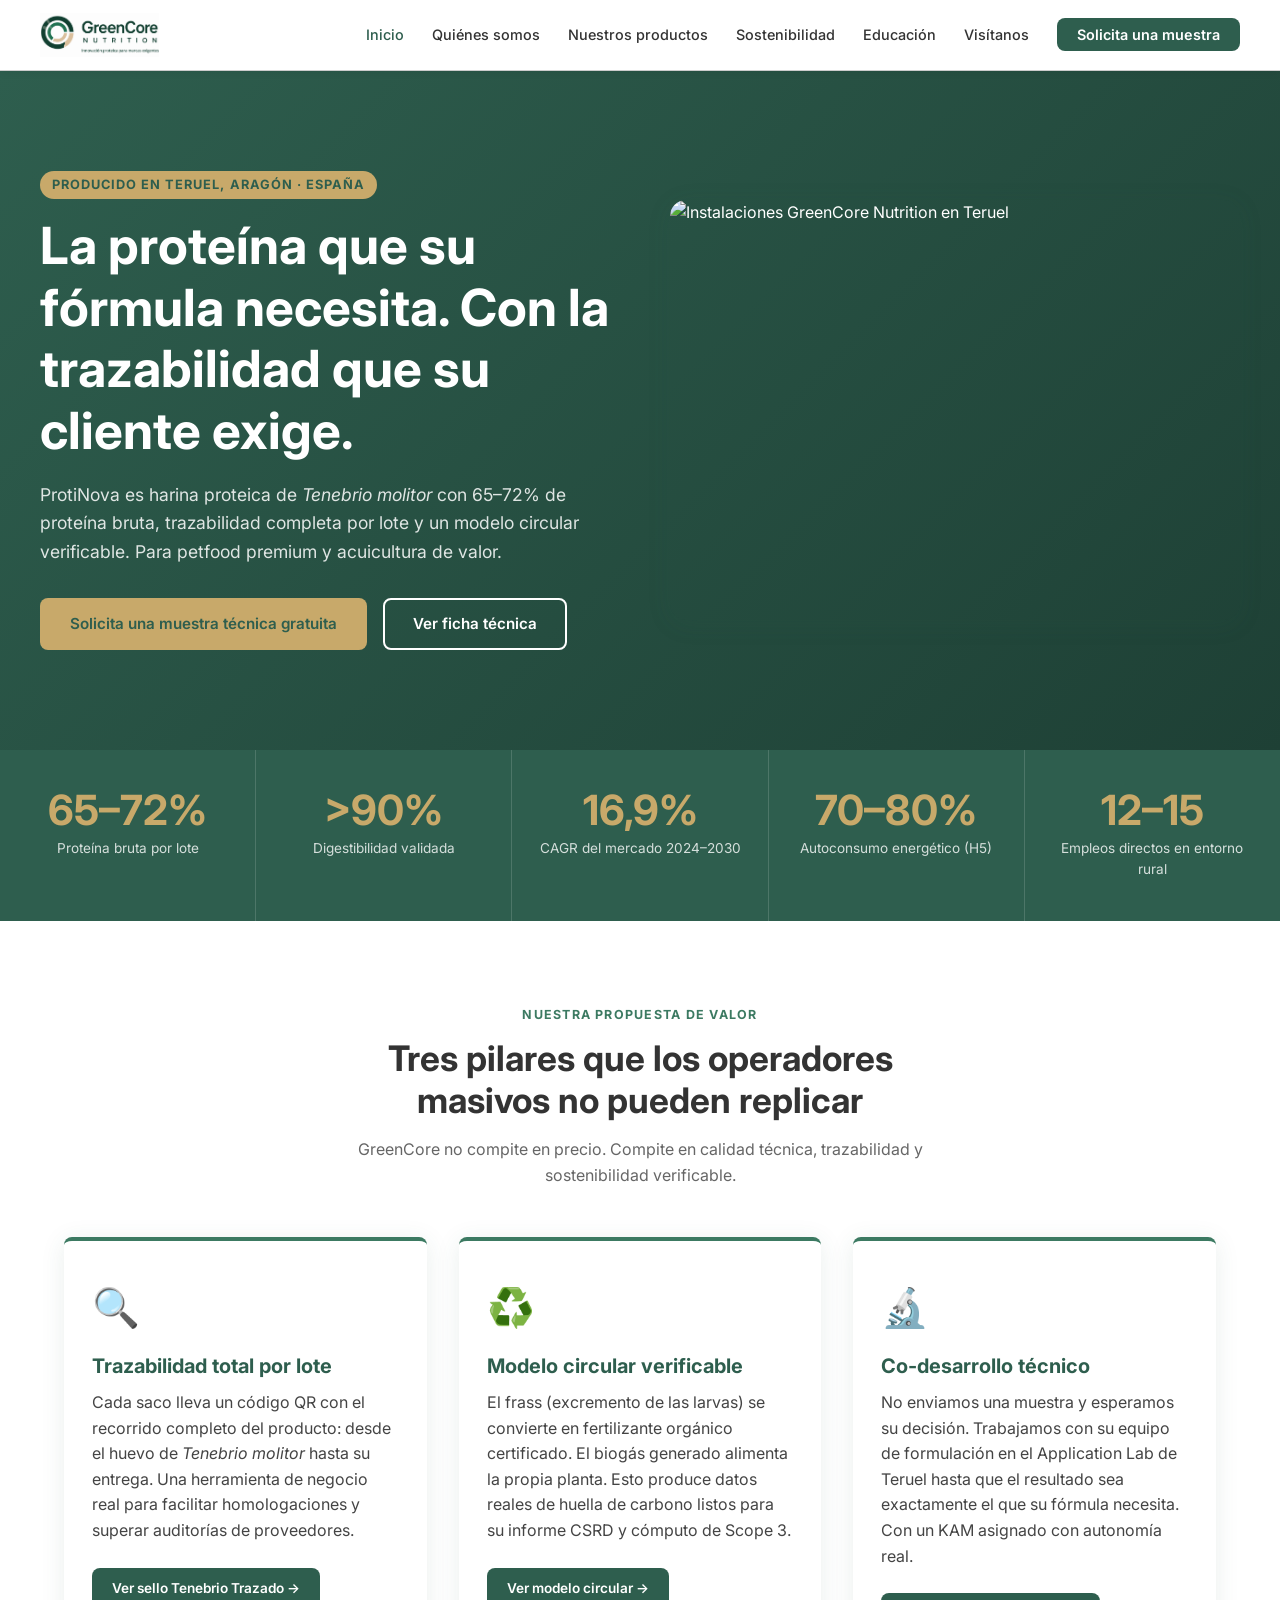
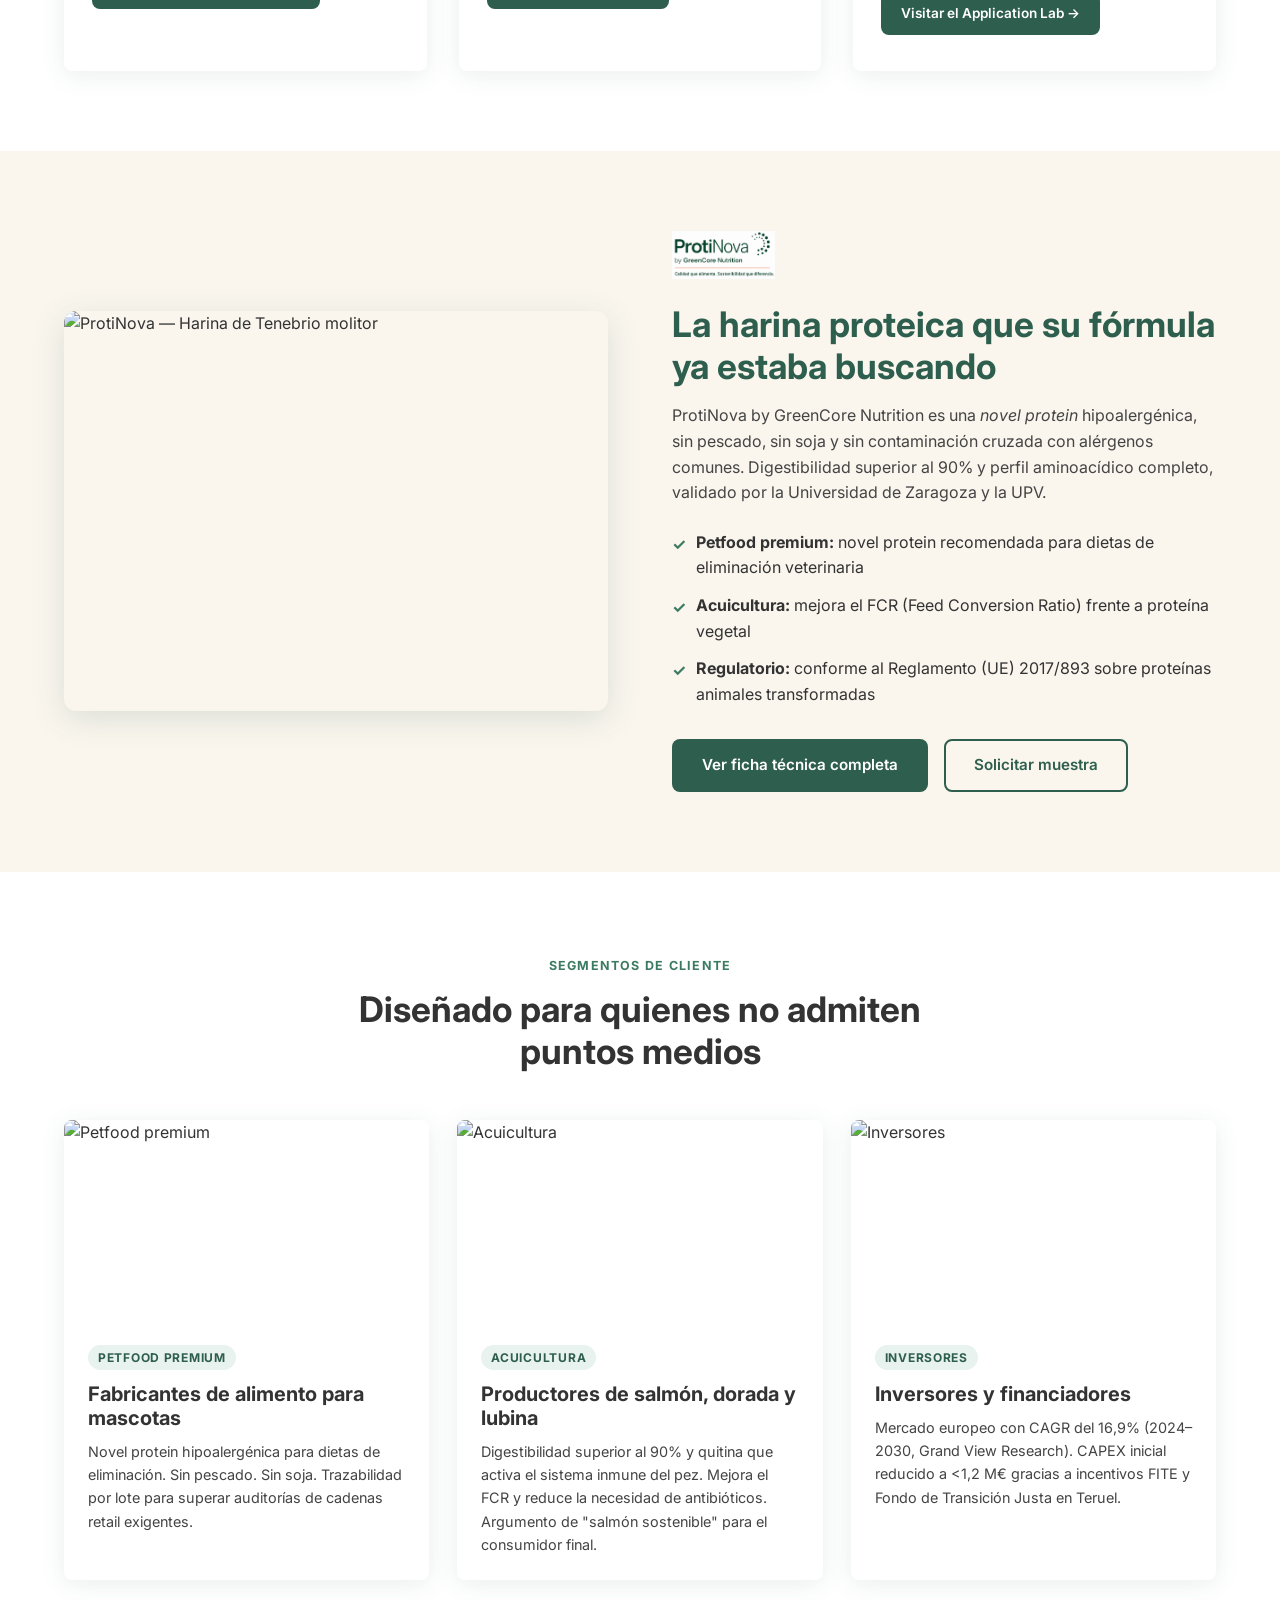
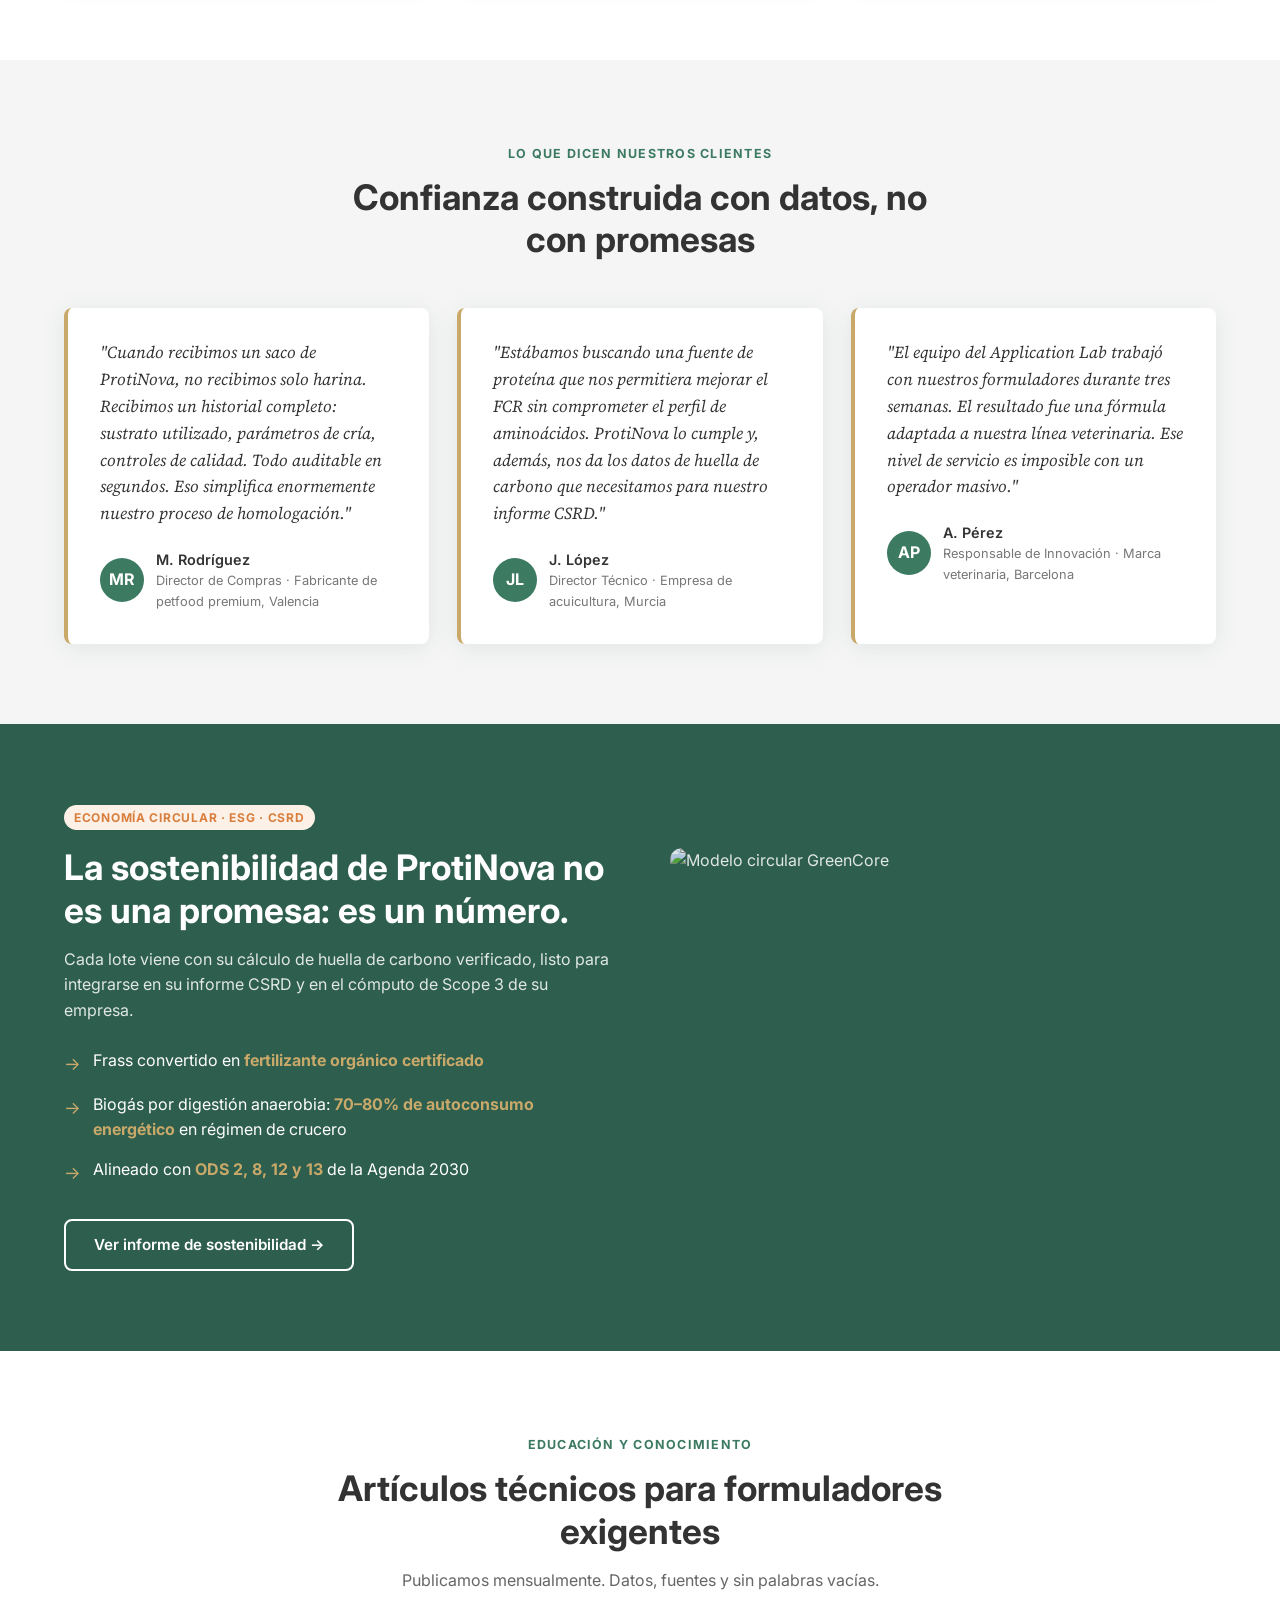
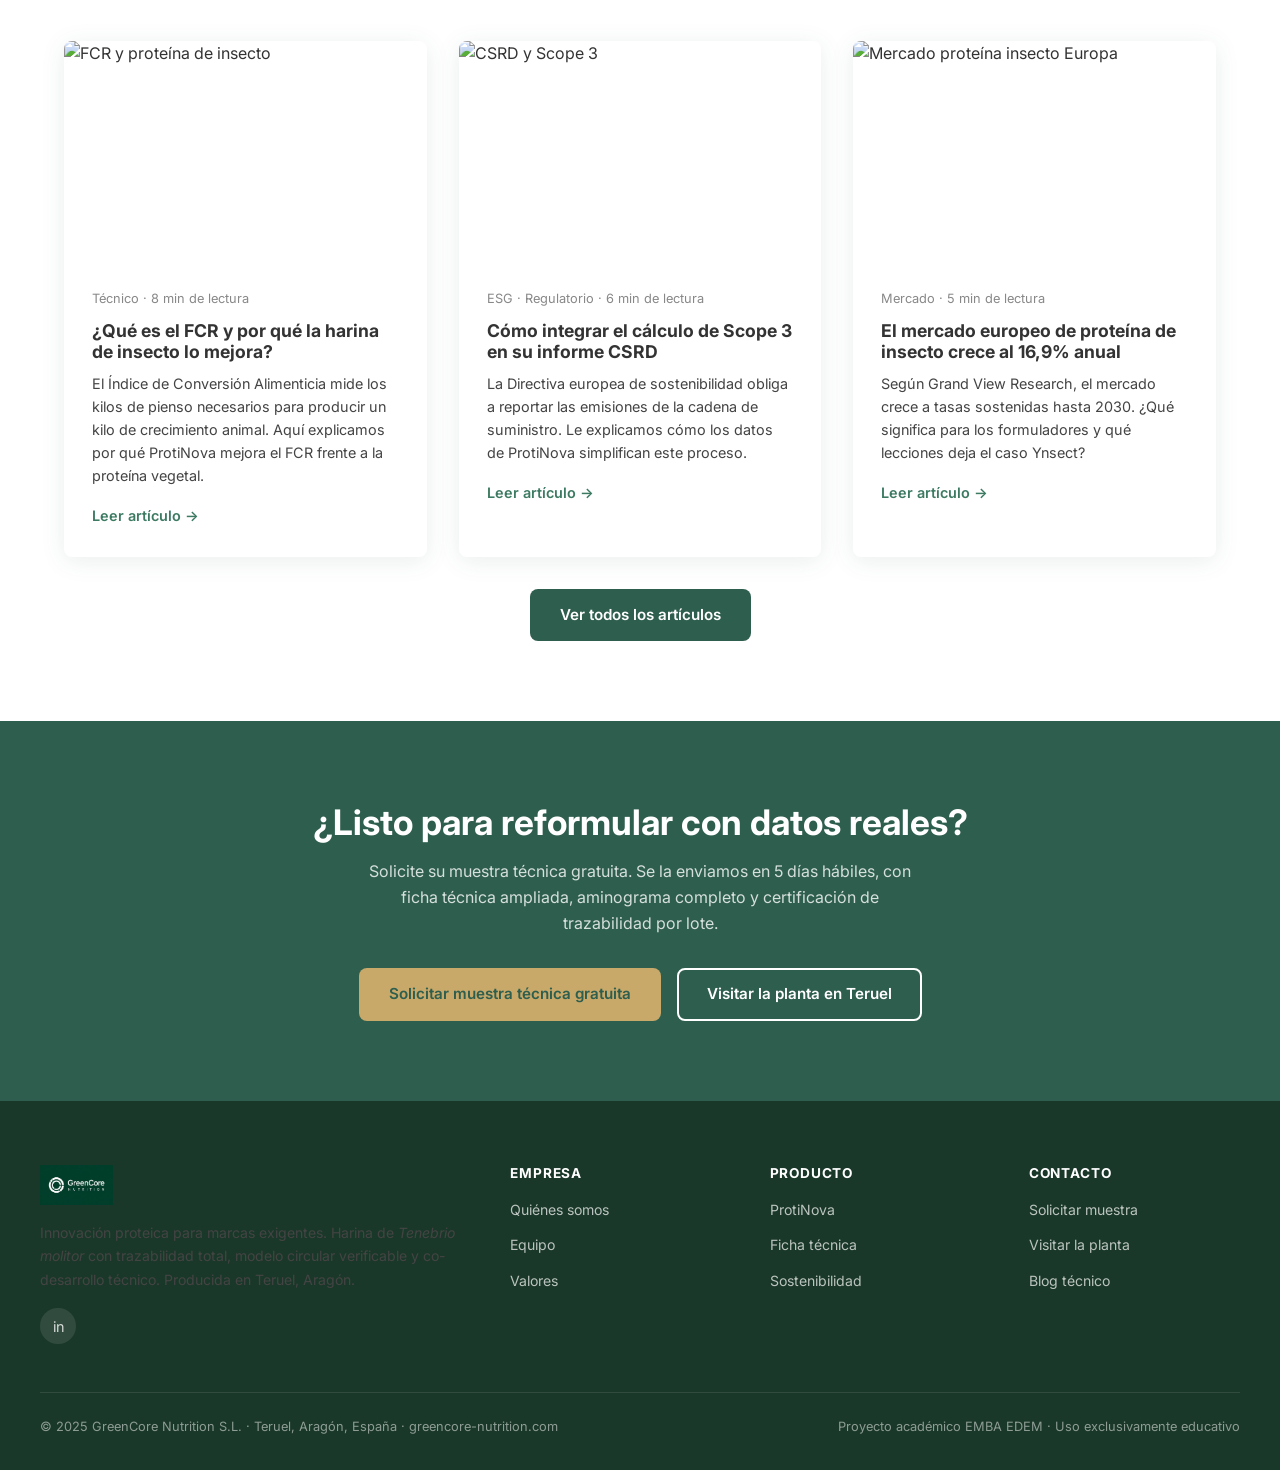
==== index.html @ e09f2aab "Add files via upload" ====
<!DOCTYPE html>
<html lang="es">
<head>
  <meta charset="UTF-8" />
  <meta name="viewport" content="width=device-width, initial-scale=1.0" />
  <title>GreenCore Nutrition — Innovación proteica para marcas exigentes</title>
  <link rel="stylesheet" href="assets/styles.css" />
  <link rel="icon" type="image/png" href="assets/logos/GreenCore_isotipo.png" />
</head>
<body>

  <!-- ══ NAVBAR ══ -->
  <nav class="navbar">
    <div class="navbar__inner">
      <a href="index.html" class="navbar__logo">
        <img src="assets/logos/GreenCore_logotipo.png" alt="GreenCore Nutrition" />
      </a>
      <ul class="navbar__links">
        <li><a href="index.html" class="active">Inicio</a></li>
        <li><a href="pages/quienes-somos.html">Quiénes somos</a></li>
        <li><a href="pages/productos.html">Nuestros productos</a></li>
        <li><a href="pages/sostenibilidad.html">Sostenibilidad</a></li>
        <li><a href="pages/blog.html">Educación</a></li>
        <li><a href="pages/visitanos.html">Visítanos</a></li>
        <li><a href="pages/contacto.html" class="navbar__cta">Solicita una muestra</a></li>
      </ul>
      <div class="navbar__hamburger" onclick="toggleMenu()">
        <span></span><span></span><span></span>
      </div>
    </div>
  </nav>

  <!-- ══ HERO ══ -->
  <section class="hero">
    <div class="hero__inner">
      <div class="hero__content">
        <span class="hero__label">Producido en Teruel, Aragón · España</span>
        <h1>La proteína que su fórmula necesita. Con la trazabilidad que su cliente exige.</h1>
        <p>ProtiNova es harina proteica de <em>Tenebrio molitor</em> con 65–72% de proteína bruta, trazabilidad completa por lote y un modelo circular verificable. Para petfood premium y acuicultura de valor.</p>
        <div class="hero__actions">
          <a href="pages/contacto.html" class="btn btn--beige">Solicita una muestra técnica gratuita</a>
          <a href="pages/productos.html" class="btn btn--outline">Ver ficha técnica</a>
        </div>
      </div>
      <div class="hero__image">
        <img src="https://source.unsplash.com/800x480/?food,factory,production" alt="Instalaciones GreenCore Nutrition en Teruel" />
      </div>
    </div>
  </section>

  <!-- ══ STATS ══ -->
  <section class="section--dark">
    <div class="stats">
      <div class="stat">
        <div class="stat__number">65–72%</div>
        <div class="stat__label">Proteína bruta por lote</div>
      </div>
      <div class="stat">
        <div class="stat__number">&gt;90%</div>
        <div class="stat__label">Digestibilidad validada</div>
      </div>
      <div class="stat">
        <div class="stat__number">16,9%</div>
        <div class="stat__label">CAGR del mercado 2024–2030</div>
      </div>
      <div class="stat">
        <div class="stat__number">70–80%</div>
        <div class="stat__label">Autoconsumo energético (H5)</div>
      </div>
      <div class="stat">
        <div class="stat__number">12–15</div>
        <div class="stat__label">Empleos directos en entorno rural</div>
      </div>
    </div>
  </section>

  <!-- ══ TRES PILARES ══ -->
  <section class="section">
    <div class="container">
      <div class="section-header">
        <span class="eyebrow">Nuestra propuesta de valor</span>
        <h2>Tres pilares que los operadores masivos no pueden replicar</h2>
        <p>GreenCore no compite en precio. Compite en calidad técnica, trazabilidad y sostenibilidad verificable.</p>
      </div>
      <div class="pillars">
        <div class="pillar">
          <div class="pillar__icon">🔍</div>
          <h3>Trazabilidad total por lote</h3>
          <p>Cada saco lleva un código QR con el recorrido completo del producto: desde el huevo de <em>Tenebrio molitor</em> hasta su entrega. Una herramienta de negocio real para facilitar homologaciones y superar auditorías de proveedores.</p>
          <a href="pages/productos.html" class="btn btn--primary mt-24" style="font-size:0.85rem;padding:8px 18px;">Ver sello Tenebrio Trazado →</a>
        </div>
        <div class="pillar">
          <div class="pillar__icon">♻️</div>
          <h3>Modelo circular verificable</h3>
          <p>El frass (excremento de las larvas) se convierte en fertilizante orgánico certificado. El biogás generado alimenta la propia planta. Esto produce datos reales de huella de carbono listos para su informe CSRD y cómputo de Scope 3.</p>
          <a href="pages/sostenibilidad.html" class="btn btn--primary mt-24" style="font-size:0.85rem;padding:8px 18px;">Ver modelo circular →</a>
        </div>
        <div class="pillar">
          <div class="pillar__icon">🔬</div>
          <h3>Co-desarrollo técnico</h3>
          <p>No enviamos una muestra y esperamos su decisión. Trabajamos con su equipo de formulación en el Application Lab de Teruel hasta que el resultado sea exactamente el que su fórmula necesita. Con un KAM asignado con autonomía real.</p>
          <a href="pages/visitanos.html" class="btn btn--primary mt-24" style="font-size:0.85rem;padding:8px 18px;">Visitar el Application Lab →</a>
        </div>
      </div>
    </div>
  </section>

  <!-- ══ PRODUCTO DESTACADO ══ -->
  <section class="section section--beige">
    <div class="container">
      <div style="display:grid;grid-template-columns:1fr 1fr;gap:64px;align-items:center;">
        <div>
          <img src="https://source.unsplash.com/800x480/?flour,powder,ingredient"
               alt="ProtiNova — Harina de Tenebrio molitor"
               style="border-radius:12px;width:100%;height:400px;object-fit:cover;box-shadow:0 8px 32px rgba(46,94,78,0.15);" />
        </div>
        <div>
          <img src="assets/logos/ProtiNova_logotipo.png" alt="ProtiNova" style="height:48px;margin-bottom:24px;" />
          <h2 style="color:var(--verde-bosque);">La harina proteica que su fórmula ya estaba buscando</h2>
          <p style="margin-top:16px;">ProtiNova by GreenCore Nutrition es una <em>novel protein</em> hipoalergénica, sin pescado, sin soja y sin contaminación cruzada con alérgenos comunes. Digestibilidad superior al 90% y perfil aminoacídico completo, validado por la Universidad de Zaragoza y la UPV.</p>
          <ul style="list-style:none;margin-top:24px;display:flex;flex-direction:column;gap:12px;">
            <li style="display:flex;align-items:flex-start;gap:10px;">
              <span style="color:var(--verde-protinova);font-weight:700;margin-top:2px;">✓</span>
              <span><strong>Petfood premium:</strong> novel protein recomendada para dietas de eliminación veterinaria</span>
            </li>
            <li style="display:flex;align-items:flex-start;gap:10px;">
              <span style="color:var(--verde-protinova);font-weight:700;margin-top:2px;">✓</span>
              <span><strong>Acuicultura:</strong> mejora el FCR (Feed Conversion Ratio) frente a proteína vegetal</span>
            </li>
            <li style="display:flex;align-items:flex-start;gap:10px;">
              <span style="color:var(--verde-protinova);font-weight:700;margin-top:2px;">✓</span>
              <span><strong>Regulatorio:</strong> conforme al Reglamento (UE) 2017/893 sobre proteínas animales transformadas</span>
            </li>
          </ul>
          <div style="margin-top:32px;display:flex;gap:16px;flex-wrap:wrap;">
            <a href="pages/productos.html" class="btn btn--primary">Ver ficha técnica completa</a>
            <a href="pages/contacto.html" class="btn" style="border:2px solid var(--verde-bosque);color:var(--verde-bosque);">Solicitar muestra</a>
          </div>
        </div>
      </div>
    </div>
  </section>

  <!-- ══ PARA QUIÉN ══ -->
  <section class="section">
    <div class="container">
      <div class="section-header">
        <span class="eyebrow">Segmentos de cliente</span>
        <h2>Diseñado para quienes no admiten puntos medios</h2>
      </div>
      <div class="cards-grid">
        <div class="card">
          <img class="card__img" src="https://source.unsplash.com/800x480/?dog,pet,food" alt="Petfood premium" />
          <div class="card__body">
            <span class="card__tag">Petfood premium</span>
            <h3>Fabricantes de alimento para mascotas</h3>
            <p>Novel protein hipoalergénica para dietas de eliminación. Sin pescado. Sin soja. Trazabilidad por lote para superar auditorías de cadenas retail exigentes.</p>
          </div>
        </div>
        <div class="card">
          <img class="card__img" src="https://source.unsplash.com/800x480/?salmon,fish,aquaculture" alt="Acuicultura" />
          <div class="card__body">
            <span class="card__tag">Acuicultura</span>
            <h3>Productores de salmón, dorada y lubina</h3>
            <p>Digestibilidad superior al 90% y quitina que activa el sistema inmune del pez. Mejora el FCR y reduce la necesidad de antibióticos. Argumento de "salmón sostenible" para el consumidor final.</p>
          </div>
        </div>
        <div class="card">
          <img class="card__img" src="https://source.unsplash.com/800x480/?business,meeting,investors" alt="Inversores" />
          <div class="card__body">
            <span class="card__tag">Inversores</span>
            <h3>Inversores y financiadores</h3>
            <p>Mercado europeo con CAGR del 16,9% (2024–2030, Grand View Research). CAPEX inicial reducido a &lt;1,2 M€ gracias a incentivos FITE y Fondo de Transición Justa en Teruel.</p>
          </div>
        </div>
      </div>
    </div>
  </section>

  <!-- ══ TESTIMONIALES ══ -->
  <section class="section section--gray">
    <div class="container">
      <div class="section-header">
        <span class="eyebrow">Lo que dicen nuestros clientes</span>
        <h2>Confianza construida con datos, no con promesas</h2>
      </div>
      <div class="testimonials-grid">
        <div class="testimonial">
          <p class="testimonial__quote">"Cuando recibimos un saco de ProtiNova, no recibimos solo harina. Recibimos un historial completo: sustrato utilizado, parámetros de cría, controles de calidad. Todo auditable en segundos. Eso simplifica enormemente nuestro proceso de homologación."</p>
          <div class="testimonial__author">
            <div class="testimonial__avatar">MR</div>
            <div>
              <div class="testimonial__name">M. Rodríguez</div>
              <div class="testimonial__role">Director de Compras · Fabricante de petfood premium, Valencia</div>
            </div>
          </div>
        </div>
        <div class="testimonial">
          <p class="testimonial__quote">"Estábamos buscando una fuente de proteína que nos permitiera mejorar el FCR sin comprometer el perfil de aminoácidos. ProtiNova lo cumple y, además, nos da los datos de huella de carbono que necesitamos para nuestro informe CSRD."</p>
          <div class="testimonial__author">
            <div class="testimonial__avatar">JL</div>
            <div>
              <div class="testimonial__name">J. López</div>
              <div class="testimonial__role">Director Técnico · Empresa de acuicultura, Murcia</div>
            </div>
          </div>
        </div>
        <div class="testimonial">
          <p class="testimonial__quote">"El equipo del Application Lab trabajó con nuestros formuladores durante tres semanas. El resultado fue una fórmula adaptada a nuestra línea veterinaria. Ese nivel de servicio es imposible con un operador masivo."</p>
          <div class="testimonial__author">
            <div class="testimonial__avatar">AP</div>
            <div>
              <div class="testimonial__name">A. Pérez</div>
              <div class="testimonial__role">Responsable de Innovación · Marca veterinaria, Barcelona</div>
            </div>
          </div>
        </div>
      </div>
    </div>
  </section>

  <!-- ══ SOSTENIBILIDAD BLOQUE ══ -->
  <section class="section section--dark">
    <div class="container">
      <div style="display:grid;grid-template-columns:1fr 1fr;gap:60px;align-items:center;">
        <div>
          <span class="tag-esg">Economía circular · ESG · CSRD</span>
          <h2 class="text-white mt-16">La sostenibilidad de ProtiNova no es una promesa: es un número.</h2>
          <p style="margin-top:16px;">Cada lote viene con su cálculo de huella de carbono verificado, listo para integrarse en su informe CSRD y en el cómputo de Scope 3 de su empresa.</p>
          <ul style="list-style:none;margin-top:24px;display:flex;flex-direction:column;gap:14px;">
            <li style="display:flex;gap:12px;align-items:flex-start;">
              <span style="color:var(--beige-trigo);font-size:1.1rem;margin-top:2px;">→</span>
              <span>Frass convertido en <strong style="color:var(--beige-trigo);">fertilizante orgánico certificado</strong></span>
            </li>
            <li style="display:flex;gap:12px;align-items:flex-start;">
              <span style="color:var(--beige-trigo);font-size:1.1rem;margin-top:2px;">→</span>
              <span>Biogás por digestión anaerobia: <strong style="color:var(--beige-trigo);">70–80% de autoconsumo energético</strong> en régimen de crucero</span>
            </li>
            <li style="display:flex;gap:12px;align-items:flex-start;">
              <span style="color:var(--beige-trigo);font-size:1.1rem;margin-top:2px;">→</span>
              <span>Alineado con <strong style="color:var(--beige-trigo);">ODS 2, 8, 12 y 13</strong> de la Agenda 2030</span>
            </li>
          </ul>
          <a href="pages/sostenibilidad.html" class="btn btn--outline mt-32">Ver informe de sostenibilidad →</a>
        </div>
        <div>
          <img src="https://source.unsplash.com/800x480/?forest,nature,green"
               alt="Modelo circular GreenCore"
               style="border-radius:12px;width:100%;height:380px;object-fit:cover;opacity:0.85;" />
        </div>
      </div>
    </div>
  </section>

  <!-- ══ BLOG PREVIEW ══ -->
  <section class="section">
    <div class="container">
      <div class="section-header">
        <span class="eyebrow">Educación y conocimiento</span>
        <h2>Artículos técnicos para formuladores exigentes</h2>
        <p>Publicamos mensualmente. Datos, fuentes y sin palabras vacías.</p>
      </div>
      <div class="blog-grid">
        <div class="blog-card">
          <img class="blog-card__img" src="https://source.unsplash.com/800x480/?laboratory,science,research" alt="FCR y proteína de insecto" />
          <div class="blog-card__body">
            <div class="blog-card__meta">Técnico · 8 min de lectura</div>
            <h3>¿Qué es el FCR y por qué la harina de insecto lo mejora?</h3>
            <p>El Índice de Conversión Alimenticia mide los kilos de pienso necesarios para producir un kilo de crecimiento animal. Aquí explicamos por qué ProtiNova mejora el FCR frente a la proteína vegetal.</p>
            <a href="pages/blog.html" class="blog-card__link">Leer artículo →</a>
          </div>
        </div>
        <div class="blog-card">
          <img class="blog-card__img" src="https://source.unsplash.com/800x480/?data,analytics,laptop" alt="CSRD y Scope 3" />
          <div class="blog-card__body">
            <div class="blog-card__meta">ESG · Regulatorio · 6 min de lectura</div>
            <h3>Cómo integrar el cálculo de Scope 3 en su informe CSRD</h3>
            <p>La Directiva europea de sostenibilidad obliga a reportar las emisiones de la cadena de suministro. Le explicamos cómo los datos de ProtiNova simplifican este proceso.</p>
            <a href="pages/blog.html" class="blog-card__link">Leer artículo →</a>
          </div>
        </div>
        <div class="blog-card">
          <img class="blog-card__img" src="https://source.unsplash.com/800x480/?chart,market,graph" alt="Mercado proteína insecto Europa" />
          <div class="blog-card__body">
            <div class="blog-card__meta">Mercado · 5 min de lectura</div>
            <h3>El mercado europeo de proteína de insecto crece al 16,9% anual</h3>
            <p>Según Grand View Research, el mercado crece a tasas sostenidas hasta 2030. ¿Qué significa para los formuladores y qué lecciones deja el caso Ynsect?</p>
            <a href="pages/blog.html" class="blog-card__link">Leer artículo →</a>
          </div>
        </div>
      </div>
      <div class="text-center mt-32">
        <a href="pages/blog.html" class="btn btn--primary">Ver todos los artículos</a>
      </div>
    </div>
  </section>

  <!-- ══ CTA FINAL ══ -->
  <section class="section" style="background:var(--verde-bosque);">
    <div class="container text-center">
      <h2 class="text-white">¿Listo para reformular con datos reales?</h2>
      <p style="color:rgba(255,255,255,0.8);margin-top:16px;max-width:560px;margin-left:auto;margin-right:auto;">
        Solicite su muestra técnica gratuita. Se la enviamos en 5 días hábiles, con ficha técnica ampliada, aminograma completo y certificación de trazabilidad por lote.
      </p>
      <div style="margin-top:32px;display:flex;gap:16px;justify-content:center;flex-wrap:wrap;">
        <a href="pages/contacto.html" class="btn btn--beige">Solicitar muestra técnica gratuita</a>
        <a href="pages/visitanos.html" class="btn btn--outline">Visitar la planta en Teruel</a>
      </div>
    </div>
  </section>

  <!-- ══ FOOTER ══ -->
  <footer class="footer">
    <div class="footer__inner">
      <div class="footer__brand">
        <img src="assets/logos/GreenCore_Negativo.png" alt="GreenCore Nutrition" />
        <p>Innovación proteica para marcas exigentes. Harina de <em>Tenebrio molitor</em> con trazabilidad total, modelo circular verificable y co-desarrollo técnico. Producida en Teruel, Aragón.</p>
        <div class="footer__social mt-16">
          <a href="#" title="LinkedIn">in</a>
        </div>
      </div>
      <div>
        <h4>Empresa</h4>
        <ul>
          <li><a href="pages/quienes-somos.html">Quiénes somos</a></li>
          <li><a href="pages/quienes-somos.html#equipo">Equipo</a></li>
          <li><a href="pages/quienes-somos.html#valores">Valores</a></li>
        </ul>
      </div>
      <div>
        <h4>Producto</h4>
        <ul>
          <li><a href="pages/productos.html">ProtiNova</a></li>
          <li><a href="pages/productos.html#ficha">Ficha técnica</a></li>
          <li><a href="pages/sostenibilidad.html">Sostenibilidad</a></li>
        </ul>
      </div>
      <div>
        <h4>Contacto</h4>
        <ul>
          <li><a href="pages/contacto.html">Solicitar muestra</a></li>
          <li><a href="pages/visitanos.html">Visitar la planta</a></li>
          <li><a href="pages/blog.html">Blog técnico</a></li>
        </ul>
      </div>
    </div>
    <div class="footer__bottom">
      <span>© 2025 GreenCore Nutrition S.L. · Teruel, Aragón, España · greencore-nutrition.com</span>
      <span>Proyecto académico EMBA EDEM · Uso exclusivamente educativo</span>
    </div>
  </footer>

  <script>
    function toggleMenu() {
      const links = document.querySelector('.navbar__links');
      links.style.display = links.style.display === 'flex' ? 'none' : 'flex';
      links.style.flexDirection = 'column';
      links.style.position = 'absolute';
      links.style.top = '70px';
      links.style.left = '0';
      links.style.right = '0';
      links.style.background = 'white';
      links.style.padding = '16px 24px';
      links.style.boxShadow = '0 4px 16px rgba(0,0,0,0.1)';
    }
  </script>
</body>
</html>
---- assets/styles.css ----
/* ============================================================
   GreenCore Nutrition — Hoja de estilos global
   Paleta: Verde Bosque #2E5E4E · Verde ProtiNova #3C7A62
           Beige Trigo #C8A96A · Naranja ESG #D87F3E
           Gris Carbón #333333 · Blanco #FFFFFF
   Tipografía: Inter (principal) · Source Serif 4 (secundaria)
   ============================================================ */

@import url('https://fonts.googleapis.com/css2?family=Inter:wght@300;400;500;600;700&family=Source+Serif+4:wght@300;400;600&display=swap');

/* ── Variables ── */
:root {
  --verde-bosque:   #2E5E4E;
  --verde-protinova:#3C7A62;
  --beige-trigo:    #C8A96A;
  --naranja-esg:    #D87F3E;
  --gris-carbon:    #333333;
  --gris-claro:     #F5F5F5;
  --gris-medio:     #CCCCCC;
  --blanco:         #FFFFFF;

  --font-main: 'Inter', sans-serif;
  --font-serif: 'Source Serif 4', serif;

  --radius: 8px;
  --shadow: 0 4px 24px rgba(46,94,78,0.10);
  --transition: 0.25s ease;
}

/* ── Reset ── */
*, *::before, *::after { box-sizing: border-box; margin: 0; padding: 0; }
html { scroll-behavior: smooth; }
body {
  font-family: var(--font-main);
  color: var(--gris-carbon);
  background: var(--blanco);
  line-height: 1.6;
  font-size: 16px;
}
img { max-width: 100%; height: auto; display: block; }
a { color: inherit; text-decoration: none; }

/* ── Typography ── */
h1, h2, h3, h4 { line-height: 1.2; font-weight: 700; }
h1 { font-size: clamp(2rem, 5vw, 3.2rem); }
h2 { font-size: clamp(1.5rem, 3vw, 2.2rem); }
h3 { font-size: 1.25rem; }
p  { font-size: 1rem; color: #444; }
.serif { font-family: var(--font-serif); }

/* ── Layout ── */
.container { max-width: 1200px; margin: 0 auto; padding: 0 24px; }
.section { padding: 80px 0; }
.section--dark { background: var(--verde-bosque); color: var(--blanco); }
.section--dark p { color: rgba(255,255,255,0.85); }
.section--beige { background: #FAF6EE; }
.section--gray  { background: var(--gris-claro); }

/* ── Navbar ── */
.navbar {
  position: sticky; top: 0; z-index: 100;
  background: var(--blanco);
  border-bottom: 1px solid var(--gris-medio);
  padding: 0 24px;
  box-shadow: 0 2px 8px rgba(0,0,0,0.06);
}
.navbar__inner {
  max-width: 1200px; margin: 0 auto;
  display: flex; align-items: center; justify-content: space-between;
  height: 70px;
}
.navbar__logo img { height: 44px; }
.navbar__links {
  display: flex; align-items: center; gap: 28px;
  list-style: none;
}
.navbar__links a {
  font-size: 0.9rem; font-weight: 500;
  color: var(--gris-carbon);
  transition: color var(--transition);
}
.navbar__links a:hover,
.navbar__links a.active { color: var(--verde-bosque); }
.navbar__cta {
  background: var(--verde-bosque); color: var(--blanco) !important;
  padding: 8px 20px; border-radius: var(--radius);
  font-weight: 600 !important;
  transition: background var(--transition) !important;
}
.navbar__cta:hover { background: var(--verde-protinova) !important; }
.navbar__hamburger { display: none; cursor: pointer; flex-direction: column; gap: 5px; }
.navbar__hamburger span { display: block; width: 24px; height: 2px; background: var(--gris-carbon); border-radius: 2px; }

/* ── Buttons ── */
.btn {
  display: inline-block; padding: 12px 28px;
  border-radius: var(--radius); font-weight: 600;
  font-size: 0.95rem; cursor: pointer;
  transition: all var(--transition); border: 2px solid transparent;
}
.btn--primary { background: var(--verde-bosque); color: var(--blanco); }
.btn--primary:hover { background: var(--verde-protinova); }
.btn--outline { background: transparent; color: var(--blanco); border-color: var(--blanco); }
.btn--outline:hover { background: var(--blanco); color: var(--verde-bosque); }
.btn--beige { background: var(--beige-trigo); color: var(--verde-bosque); }
.btn--beige:hover { background: #b8985a; color: var(--blanco); }

/* ── Hero ── */
.hero {
  background: linear-gradient(135deg, var(--verde-bosque) 0%, #1e4035 100%);
  color: var(--blanco);
  padding: 100px 24px;
  position: relative; overflow: hidden;
}
.hero::after {
  content: '';
  position: absolute; inset: 0;
  background: url('https://images.unsplash.com/photo-1464226184884-fa280b87c399?w=1600&q=80') center/cover;
  opacity: 0.12;
}
.hero__inner {
  position: relative; z-index: 1;
  max-width: 1200px; margin: 0 auto;
  display: grid; grid-template-columns: 1fr 1fr; gap: 60px; align-items: center;
}
.hero__label {
  display: inline-block; background: var(--beige-trigo);
  color: var(--verde-bosque); font-size: 0.8rem; font-weight: 700;
  padding: 4px 12px; border-radius: 20px; margin-bottom: 16px;
  text-transform: uppercase; letter-spacing: 0.08em;
}
.hero h1 { color: var(--blanco); margin-bottom: 20px; }
.hero p  { color: rgba(255,255,255,0.85); font-size: 1.1rem; margin-bottom: 32px; }
.hero__actions { display: flex; gap: 16px; flex-wrap: wrap; }
.hero__image { border-radius: 16px; overflow: hidden; box-shadow: var(--shadow); }
.hero__image img { width: 100%; height: 420px; object-fit: cover; }

/* ── Cards ── */
.cards-grid {
  display: grid;
  grid-template-columns: repeat(auto-fit, minmax(280px, 1fr));
  gap: 28px; margin-top: 48px;
}
.card {
  background: var(--blanco);
  border-radius: var(--radius);
  box-shadow: var(--shadow);
  overflow: hidden;
  transition: transform var(--transition), box-shadow var(--transition);
}
.card:hover { transform: translateY(-4px); box-shadow: 0 8px 32px rgba(46,94,78,0.15); }
.card__img { width: 100%; height: 200px; object-fit: cover; }
.card__body { padding: 24px; }
.card__tag {
  display: inline-block; font-size: 0.75rem; font-weight: 700;
  text-transform: uppercase; letter-spacing: 0.06em;
  background: #e8f2ee; color: var(--verde-bosque);
  padding: 3px 10px; border-radius: 20px; margin-bottom: 12px;
}
.card__body h3 { margin-bottom: 10px; }
.card__body p  { font-size: 0.9rem; }

/* ── Pillars / Feature blocks ── */
.pillars { display: grid; grid-template-columns: repeat(auto-fit, minmax(260px,1fr)); gap: 32px; margin-top: 48px; }
.pillar {
  padding: 36px 28px;
  border-radius: var(--radius);
  background: var(--blanco);
  box-shadow: var(--shadow);
  border-top: 4px solid var(--verde-protinova);
}
.pillar__icon { font-size: 2.4rem; margin-bottom: 16px; }
.pillar h3 { margin-bottom: 12px; color: var(--verde-bosque); }

/* ── Stats bar ── */
.stats { display: flex; flex-wrap: wrap; gap: 0; }
.stat {
  flex: 1; min-width: 160px;
  padding: 40px 24px; text-align: center;
  border-right: 1px solid rgba(255,255,255,0.15);
}
.stat:last-child { border-right: none; }
.stat__number { font-size: 2.6rem; font-weight: 700; color: var(--beige-trigo); line-height: 1; }
.stat__label  { font-size: 0.85rem; color: rgba(255,255,255,0.8); margin-top: 6px; }

/* ── Testimonials ── */
.testimonials-grid { display: grid; grid-template-columns: repeat(auto-fit, minmax(300px,1fr)); gap: 28px; margin-top: 48px; }
.testimonial {
  background: var(--blanco); padding: 32px;
  border-radius: var(--radius); box-shadow: var(--shadow);
  border-left: 4px solid var(--beige-trigo);
}
.testimonial__quote { font-family: var(--font-serif); font-size: 1.05rem; color: var(--gris-carbon); margin-bottom: 20px; font-style: italic; }
.testimonial__author { display: flex; align-items: center; gap: 12px; }
.testimonial__avatar {
  width: 44px; height: 44px; border-radius: 50%;
  background: var(--verde-protinova); display: flex; align-items: center; justify-content: center;
  color: var(--blanco); font-weight: 700; font-size: 1rem; flex-shrink: 0;
}
.testimonial__name { font-weight: 600; font-size: 0.9rem; }
.testimonial__role { font-size: 0.8rem; color: #777; }

/* ── Forms ── */
.form-group { margin-bottom: 20px; }
.form-group label { display: block; font-weight: 600; font-size: 0.9rem; margin-bottom: 6px; }
.form-group input,
.form-group select,
.form-group textarea {
  width: 100%; padding: 12px 16px;
  border: 1.5px solid var(--gris-medio);
  border-radius: var(--radius); font-family: var(--font-main);
  font-size: 0.95rem; transition: border-color var(--transition);
  background: var(--blanco);
}
.form-group input:focus,
.form-group select:focus,
.form-group textarea:focus {
  outline: none; border-color: var(--verde-protinova);
  box-shadow: 0 0 0 3px rgba(60,122,98,0.12);
}
.form-group textarea { resize: vertical; min-height: 120px; }
.form-row { display: grid; grid-template-columns: 1fr 1fr; gap: 16px; }

/* ── Section headers ── */
.section-header { text-align: center; max-width: 640px; margin: 0 auto 48px; }
.section-header .eyebrow {
  display: inline-block; font-size: 0.78rem; font-weight: 700; letter-spacing: 0.1em;
  text-transform: uppercase; color: var(--verde-protinova); margin-bottom: 12px;
}
.section-header h2 { margin-bottom: 16px; }
.section-header p { color: #666; font-size: 1rem; }

/* ── Carousel ── */
.carousel { position: relative; overflow: hidden; border-radius: var(--radius); }
.carousel__track { display: flex; transition: transform 0.4s ease; }
.carousel__slide { min-width: 100%; }
.carousel__slide img { width: 100%; height: 480px; object-fit: cover; }
.carousel__btn {
  position: absolute; top: 50%; transform: translateY(-50%);
  background: rgba(255,255,255,0.9); border: none; cursor: pointer;
  width: 44px; height: 44px; border-radius: 50%;
  font-size: 1.2rem; display: flex; align-items: center; justify-content: center;
  box-shadow: var(--shadow); transition: background var(--transition);
}
.carousel__btn:hover { background: var(--blanco); }
.carousel__btn--prev { left: 16px; }
.carousel__btn--next { right: 16px; }
.carousel__dots { display: flex; justify-content: center; gap: 8px; margin-top: 16px; }
.carousel__dot {
  width: 8px; height: 8px; border-radius: 50%;
  background: var(--gris-medio); border: none; cursor: pointer;
  transition: background var(--transition);
}
.carousel__dot.active { background: var(--verde-bosque); }

/* ── Breadcrumb ── */
.breadcrumb { padding: 16px 0; font-size: 0.85rem; color: #888; }
.breadcrumb a { color: var(--verde-protinova); }
.breadcrumb span { margin: 0 6px; }

/* ── Page hero (subpages) ── */
.page-hero {
  background: linear-gradient(135deg, var(--verde-bosque) 0%, #1e4035 100%);
  padding: 72px 24px; text-align: center; color: var(--blanco);
}
.page-hero h1 { color: var(--blanco); margin-bottom: 16px; }
.page-hero p  { color: rgba(255,255,255,0.8); font-size: 1.1rem; max-width: 600px; margin: 0 auto; }

/* ── Blog ── */
.blog-grid { display: grid; grid-template-columns: repeat(auto-fit, minmax(320px,1fr)); gap: 32px; margin-top: 48px; }
.blog-card {
  background: var(--blanco); border-radius: var(--radius);
  box-shadow: var(--shadow); overflow: hidden;
  transition: transform var(--transition), box-shadow var(--transition);
}
.blog-card:hover { transform: translateY(-4px); box-shadow: 0 8px 32px rgba(46,94,78,0.15); }
.blog-card__img { width: 100%; height: 220px; object-fit: cover; }
.blog-card__body { padding: 28px; }
.blog-card__meta { font-size: 0.8rem; color: #888; margin-bottom: 10px; }
.blog-card__body h3 { margin-bottom: 10px; font-size: 1.1rem; }
.blog-card__body p  { font-size: 0.9rem; margin-bottom: 16px; }
.blog-card__link { font-size: 0.9rem; font-weight: 600; color: var(--verde-protinova); }
.blog-card__link:hover { text-decoration: underline; }

/* ── Footer ── */
.footer {
  background: #1a3829; color: rgba(255,255,255,0.8);
  padding: 64px 24px 32px;
}
.footer__inner {
  max-width: 1200px; margin: 0 auto;
  display: grid; grid-template-columns: 2fr 1fr 1fr 1fr; gap: 48px;
}
.footer__brand img  { height: 40px; margin-bottom: 16px; }
.footer__brand p    { font-size: 0.88rem; line-height: 1.7; }
.footer h4 { color: var(--blanco); font-size: 0.85rem; font-weight: 700; letter-spacing: 0.06em; text-transform: uppercase; margin-bottom: 16px; }
.footer ul { list-style: none; display: flex; flex-direction: column; gap: 10px; }
.footer ul a { font-size: 0.88rem; color: rgba(255,255,255,0.7); transition: color var(--transition); }
.footer ul a:hover { color: var(--beige-trigo); }
.footer__bottom {
  max-width: 1200px; margin: 48px auto 0;
  padding-top: 24px; border-top: 1px solid rgba(255,255,255,0.1);
  display: flex; justify-content: space-between; align-items: center;
  font-size: 0.8rem; color: rgba(255,255,255,0.5);
}
.footer__social { display: flex; gap: 12px; }
.footer__social a {
  width: 36px; height: 36px; border-radius: 50%;
  background: rgba(255,255,255,0.1);
  display: flex; align-items: center; justify-content: center;
  font-size: 0.9rem; transition: background var(--transition);
}
.footer__social a:hover { background: var(--verde-protinova); }

/* ── Tag: naranja sólo para ESG ── */
.tag-esg {
  display: inline-block; background: #fdf0e6; color: var(--naranja-esg);
  font-size: 0.75rem; font-weight: 700; padding: 3px 10px;
  border-radius: 20px; text-transform: uppercase; letter-spacing: 0.06em;
}

/* ── Utility ── */
.text-center { text-align: center; }
.text-white  { color: var(--blanco) !important; }
.mt-8  { margin-top: 8px; }
.mt-16 { margin-top: 16px; }
.mt-24 { margin-top: 24px; }
.mt-32 { margin-top: 32px; }
.mb-24 { margin-bottom: 24px; }
.mb-48 { margin-bottom: 48px; }

/* ── Responsive ── */
@media (max-width: 900px) {
  .hero__inner { grid-template-columns: 1fr; }
  .hero__image { display: none; }
  .footer__inner { grid-template-columns: 1fr 1fr; }
  .form-row { grid-template-columns: 1fr; }
}
@media (max-width: 640px) {
  .section { padding: 56px 0; }
  .navbar__links { display: none; }
  .navbar__hamburger { display: flex; }
  .stats { flex-direction: column; }
  .stat { border-right: none; border-bottom: 1px solid rgba(255,255,255,0.15); }
  .footer__inner { grid-template-columns: 1fr; gap: 32px; }
  .footer__bottom { flex-direction: column; gap: 16px; text-align: center; }
}
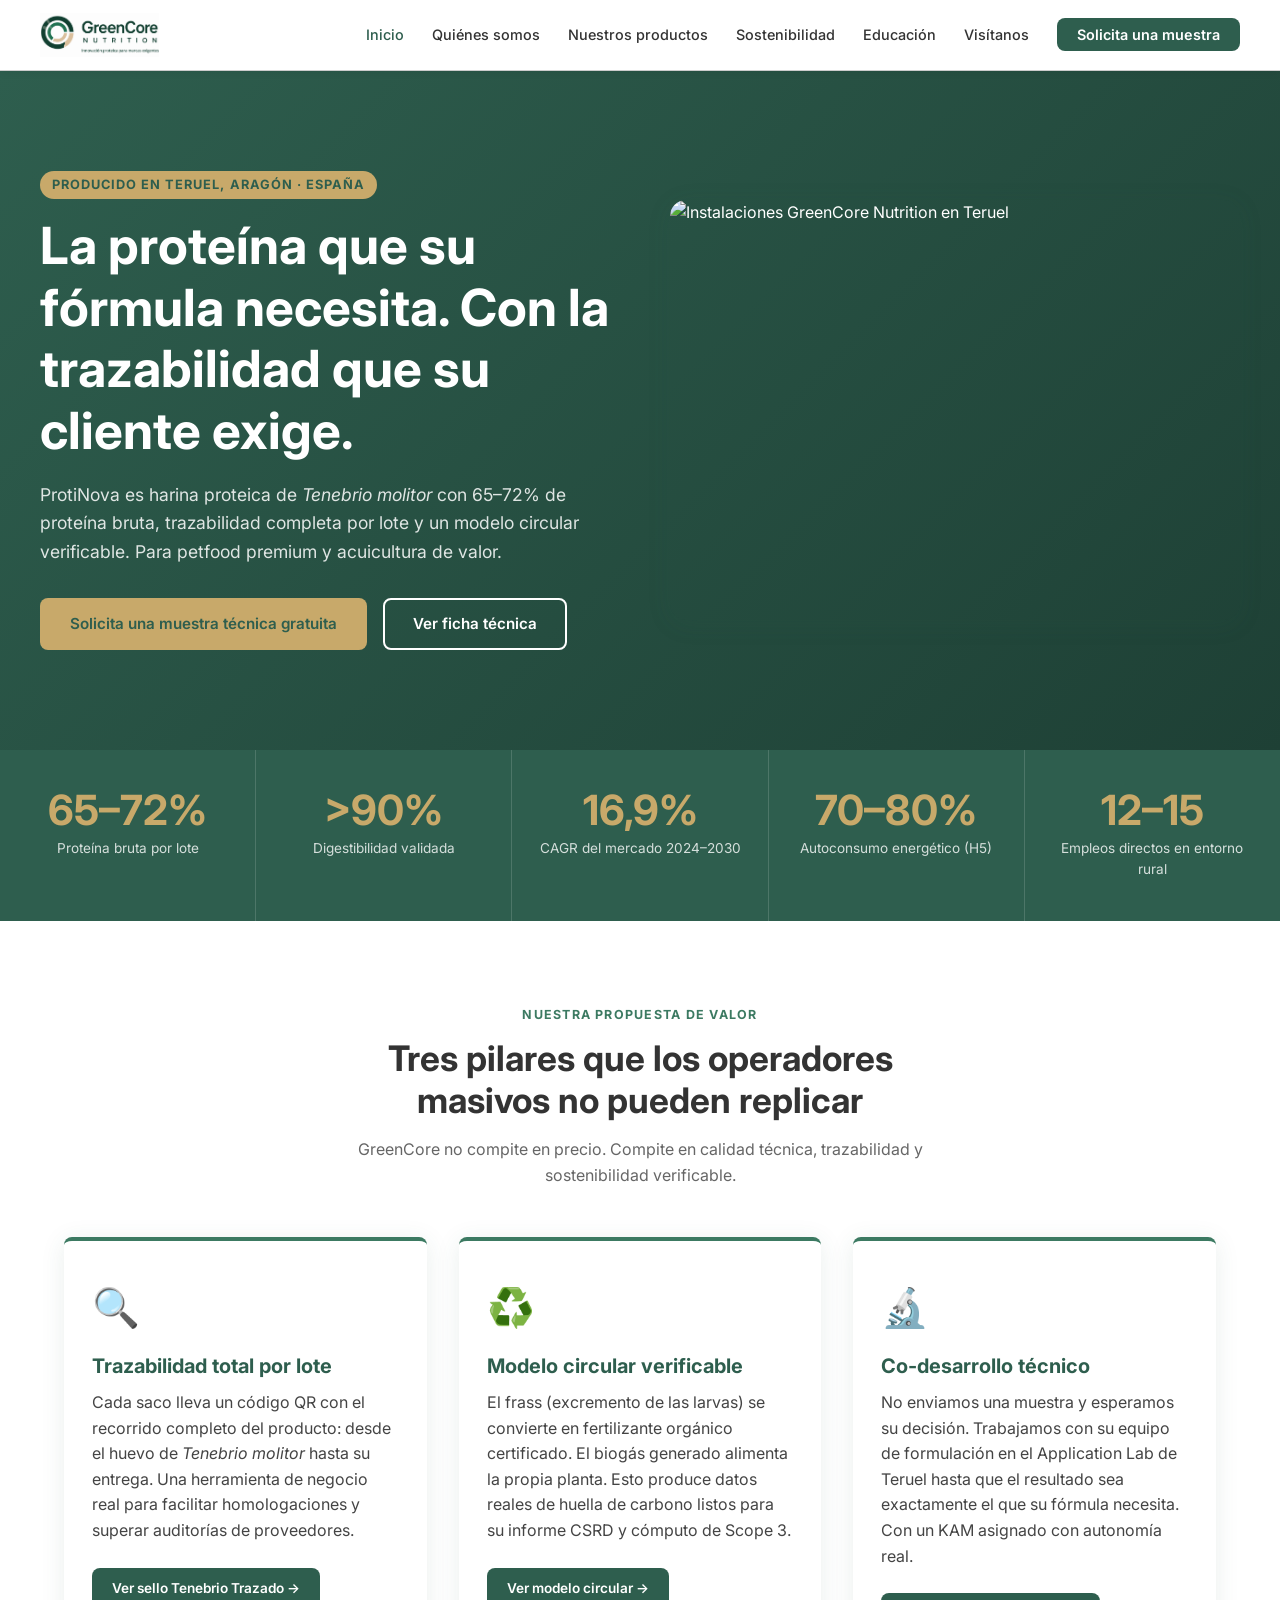
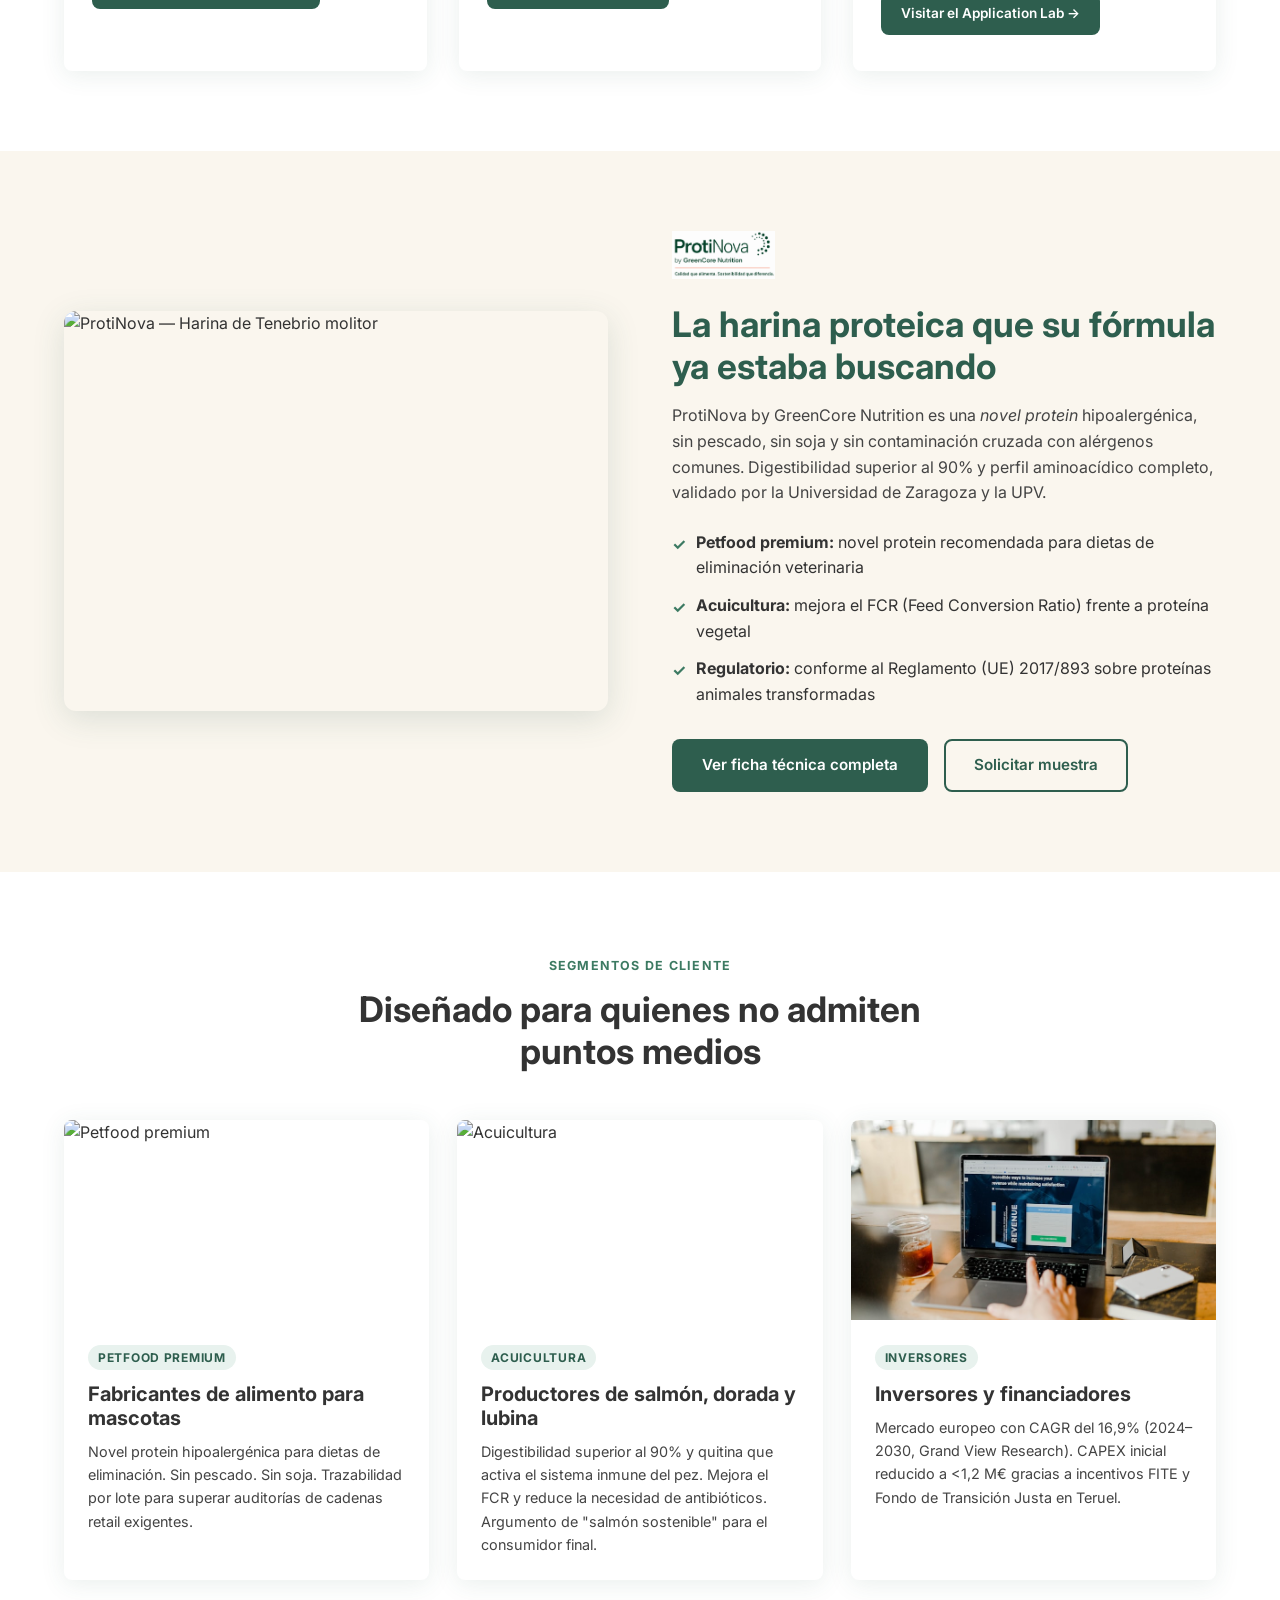
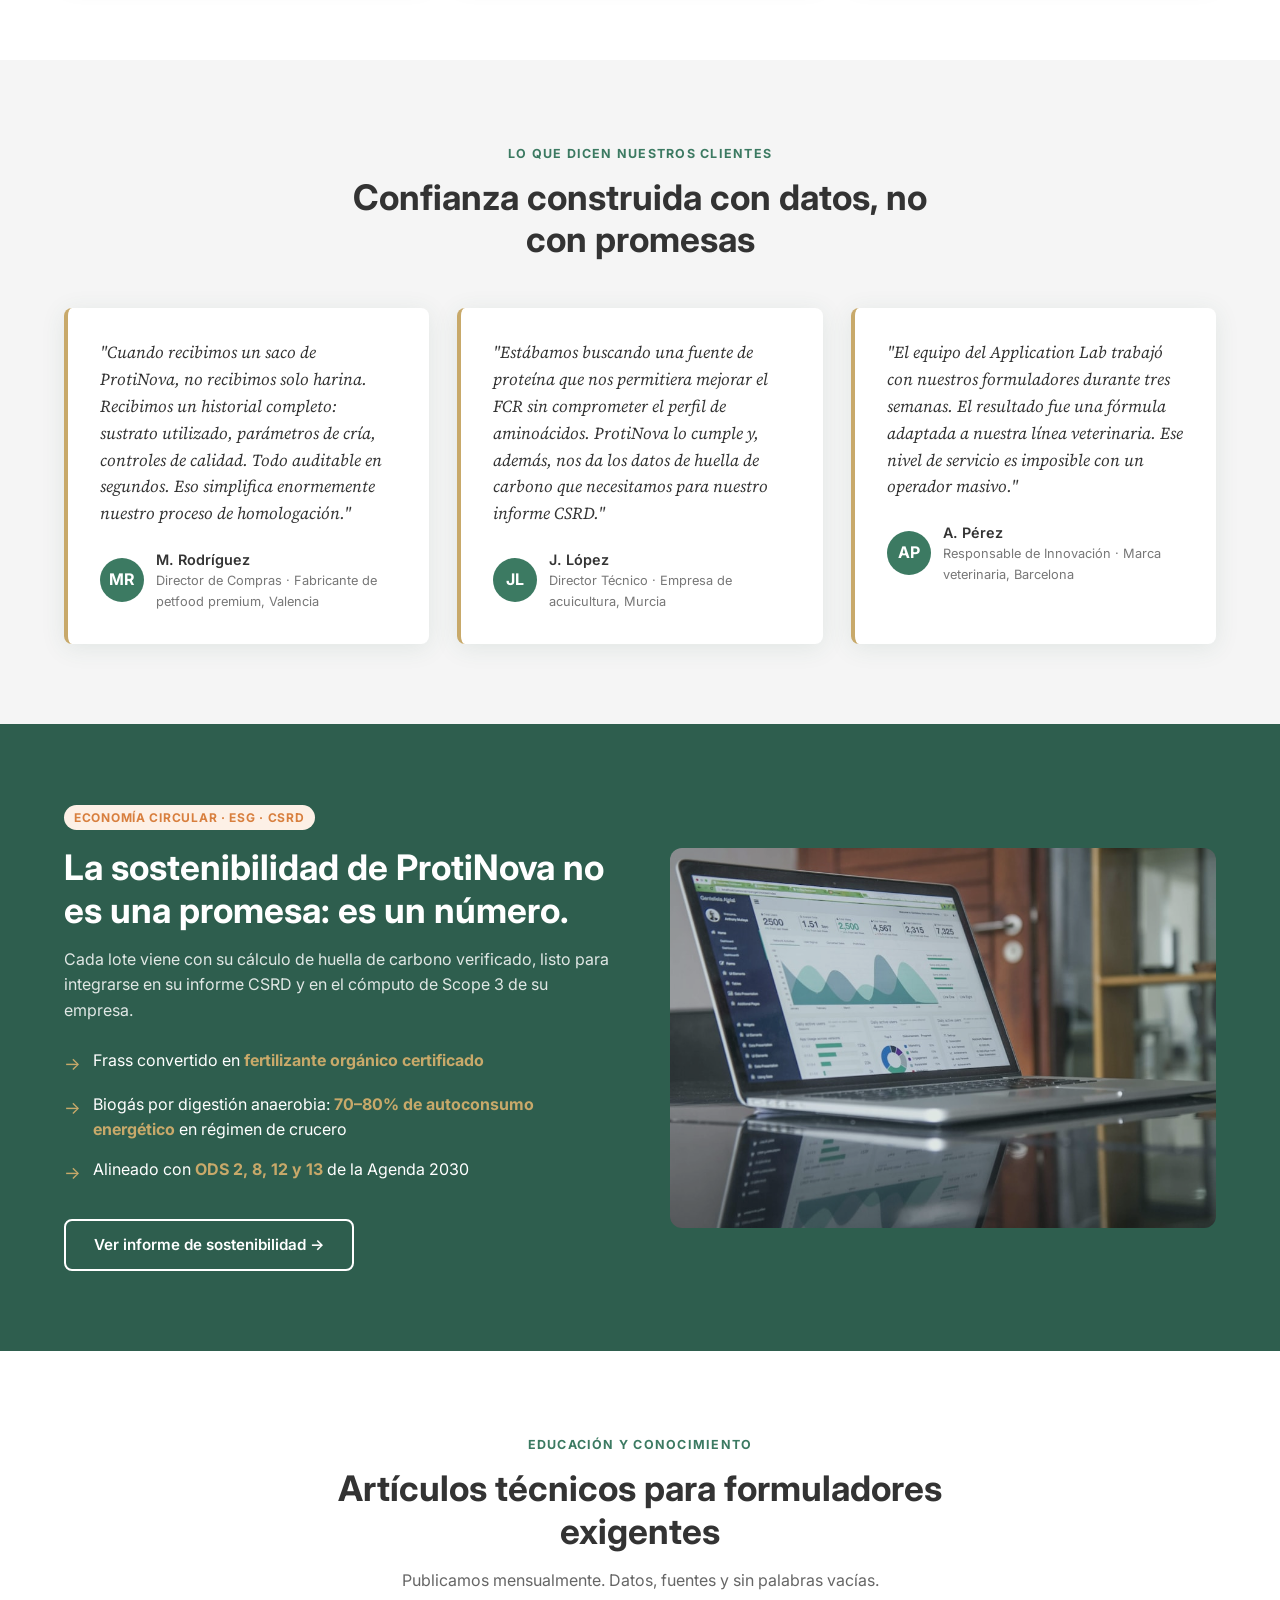
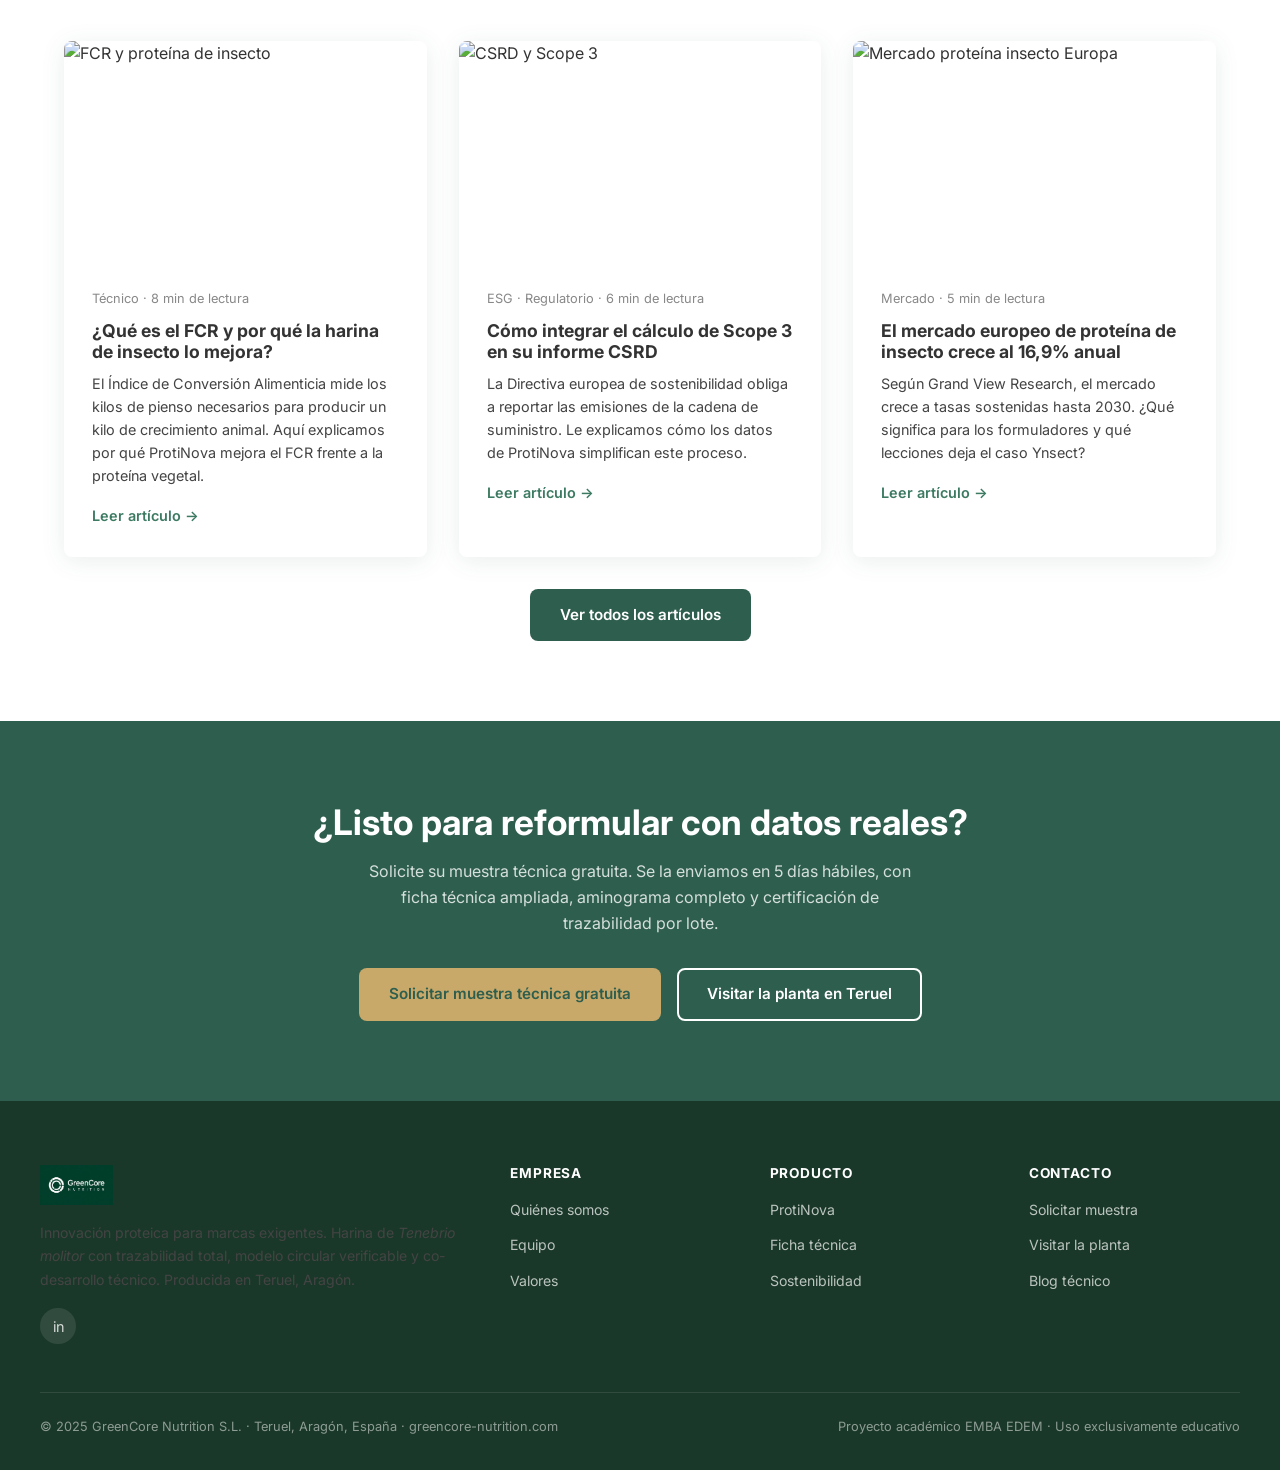
==== commit 4a27cea8: "Add files via upload" ====
--- a/index.html
+++ b/index.html
@@ -43,7 +43,7 @@
         </div>
       </div>
       <div class="hero__image">
-        <img src="https://source.unsplash.com/800x480/?food,factory,production" alt="Instalaciones GreenCore Nutrition en Teruel" />
+        <img src="assets/img/hero-planta.jpg" alt="Instalaciones GreenCore Nutrition en Teruel" />
       </div>
     </div>
   </section>
@@ -110,7 +110,7 @@
     <div class="container">
       <div style="display:grid;grid-template-columns:1fr 1fr;gap:64px;align-items:center;">
         <div>
-          <img src="https://source.unsplash.com/800x480/?flour,powder,ingredient"
+          <img src="assets/img/protinova-harina.jpg"
                alt="ProtiNova — Harina de Tenebrio molitor"
                style="border-radius:12px;width:100%;height:400px;object-fit:cover;box-shadow:0 8px 32px rgba(46,94,78,0.15);" />
         </div>
@@ -150,7 +150,7 @@
       </div>
       <div class="cards-grid">
         <div class="card">
-          <img class="card__img" src="https://source.unsplash.com/800x480/?dog,pet,food" alt="Petfood premium" />
+          <img class="card__img" src="assets/img/petfood-perro.jpg" alt="Petfood premium" />
           <div class="card__body">
             <span class="card__tag">Petfood premium</span>
             <h3>Fabricantes de alimento para mascotas</h3>
@@ -158,7 +158,7 @@
           </div>
         </div>
         <div class="card">
-          <img class="card__img" src="https://source.unsplash.com/800x480/?salmon,fish,aquaculture" alt="Acuicultura" />
+          <img class="card__img" src="assets/img/acuicultura-peces.jpg" alt="Acuicultura" />
           <div class="card__body">
             <span class="card__tag">Acuicultura</span>
             <h3>Productores de salmón, dorada y lubina</h3>
@@ -166,7 +166,7 @@
           </div>
         </div>
         <div class="card">
-          <img class="card__img" src="https://source.unsplash.com/800x480/?business,meeting,investors" alt="Inversores" />
+          <img class="card__img" src="assets/img/inversores.jpg" alt="Inversores" />
           <div class="card__body">
             <span class="card__tag">Inversores</span>
             <h3>Inversores y financiadores</h3>
@@ -244,7 +244,7 @@
           <a href="pages/sostenibilidad.html" class="btn btn--outline mt-32">Ver informe de sostenibilidad →</a>
         </div>
         <div>
-          <img src="https://source.unsplash.com/800x480/?forest,nature,green"
+          <img src="assets/img/sostenibilidad.jpg"
                alt="Modelo circular GreenCore"
                style="border-radius:12px;width:100%;height:380px;object-fit:cover;opacity:0.85;" />
         </div>
@@ -262,7 +262,7 @@
       </div>
       <div class="blog-grid">
         <div class="blog-card">
-          <img class="blog-card__img" src="https://source.unsplash.com/800x480/?laboratory,science,research" alt="FCR y proteína de insecto" />
+          <img class="blog-card__img" src="assets/img/laboratorio-fcr.jpg" alt="FCR y proteína de insecto" />
           <div class="blog-card__body">
             <div class="blog-card__meta">Técnico · 8 min de lectura</div>
             <h3>¿Qué es el FCR y por qué la harina de insecto lo mejora?</h3>
@@ -271,7 +271,7 @@
           </div>
         </div>
         <div class="blog-card">
-          <img class="blog-card__img" src="https://source.unsplash.com/800x480/?data,analytics,laptop" alt="CSRD y Scope 3" />
+          <img class="blog-card__img" src="assets/img/csrd-datos.jpg" alt="CSRD y Scope 3" />
           <div class="blog-card__body">
             <div class="blog-card__meta">ESG · Regulatorio · 6 min de lectura</div>
             <h3>Cómo integrar el cálculo de Scope 3 en su informe CSRD</h3>
@@ -280,7 +280,7 @@
           </div>
         </div>
         <div class="blog-card">
-          <img class="blog-card__img" src="https://source.unsplash.com/800x480/?chart,market,graph" alt="Mercado proteína insecto Europa" />
+          <img class="blog-card__img" src="assets/img/mercado-grafica.jpg" alt="Mercado proteína insecto Europa" />
           <div class="blog-card__body">
             <div class="blog-card__meta">Mercado · 5 min de lectura</div>
             <h3>El mercado europeo de proteína de insecto crece al 16,9% anual</h3>
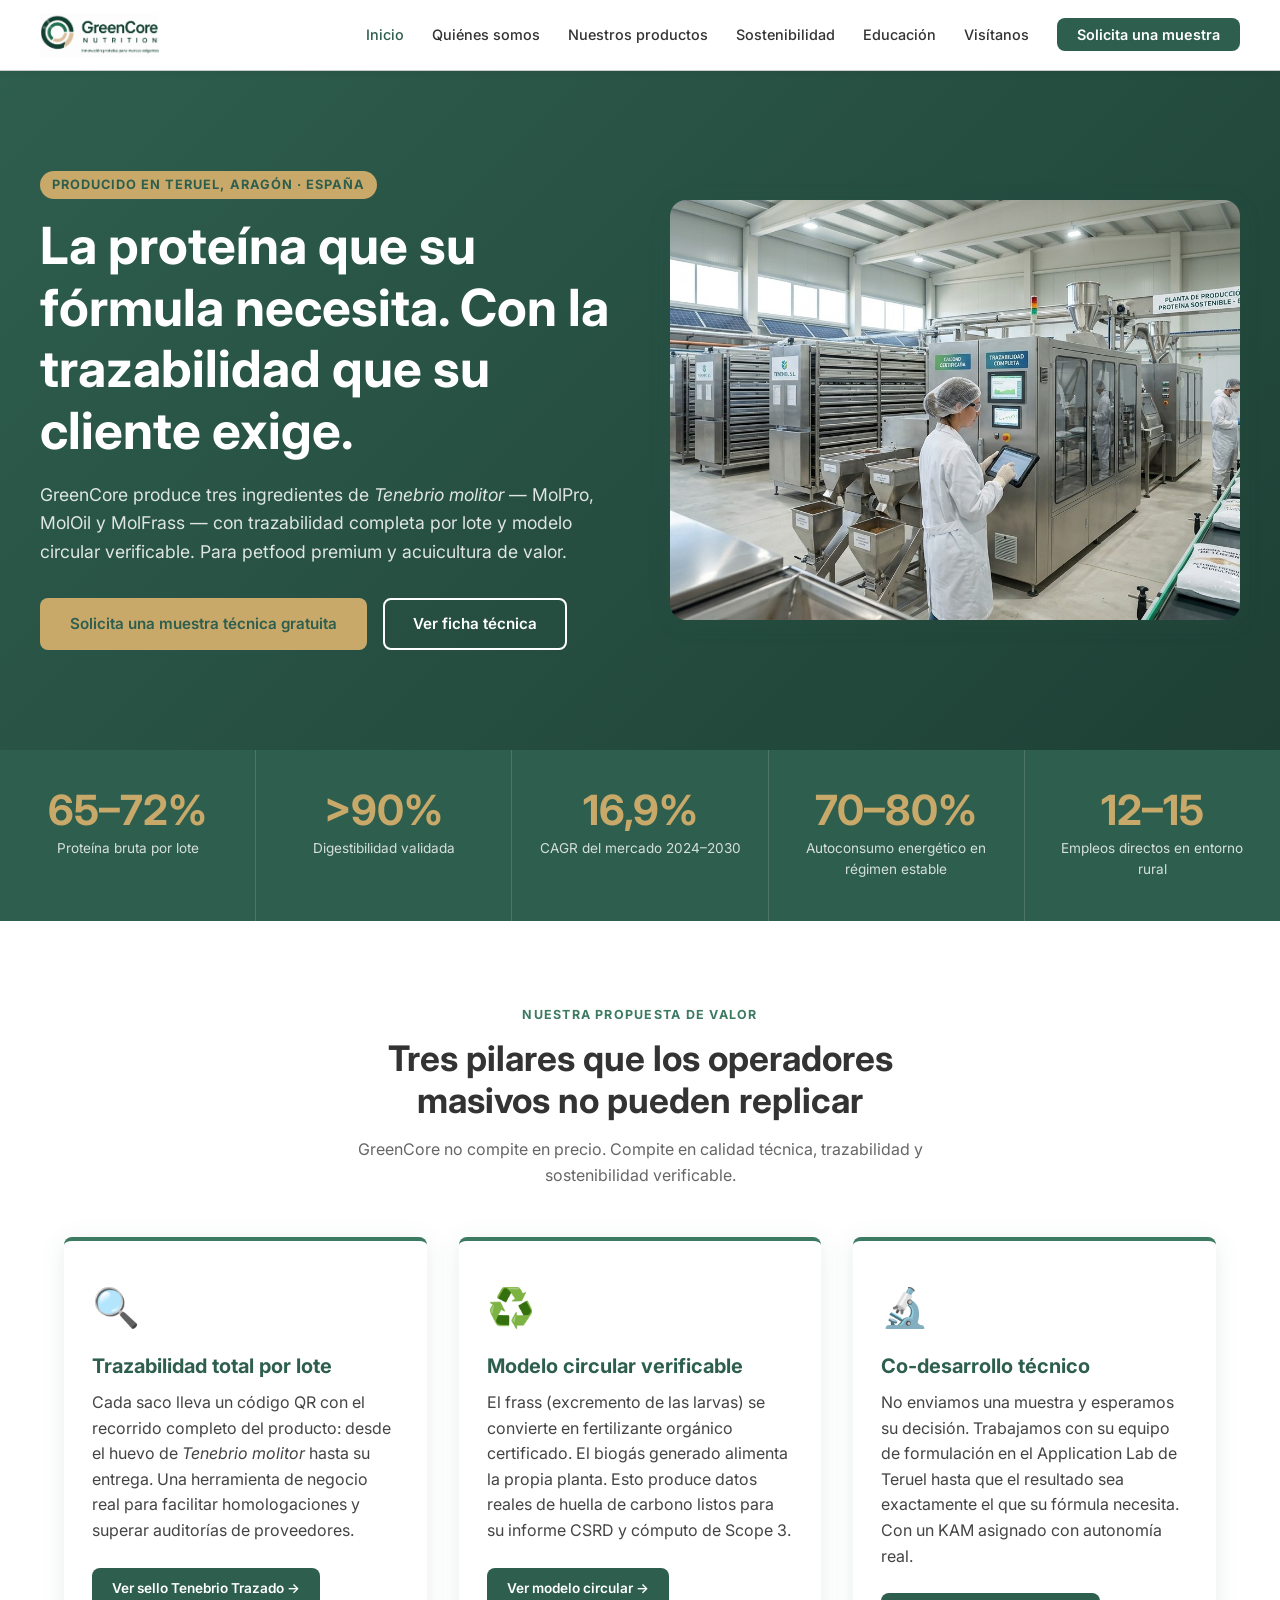
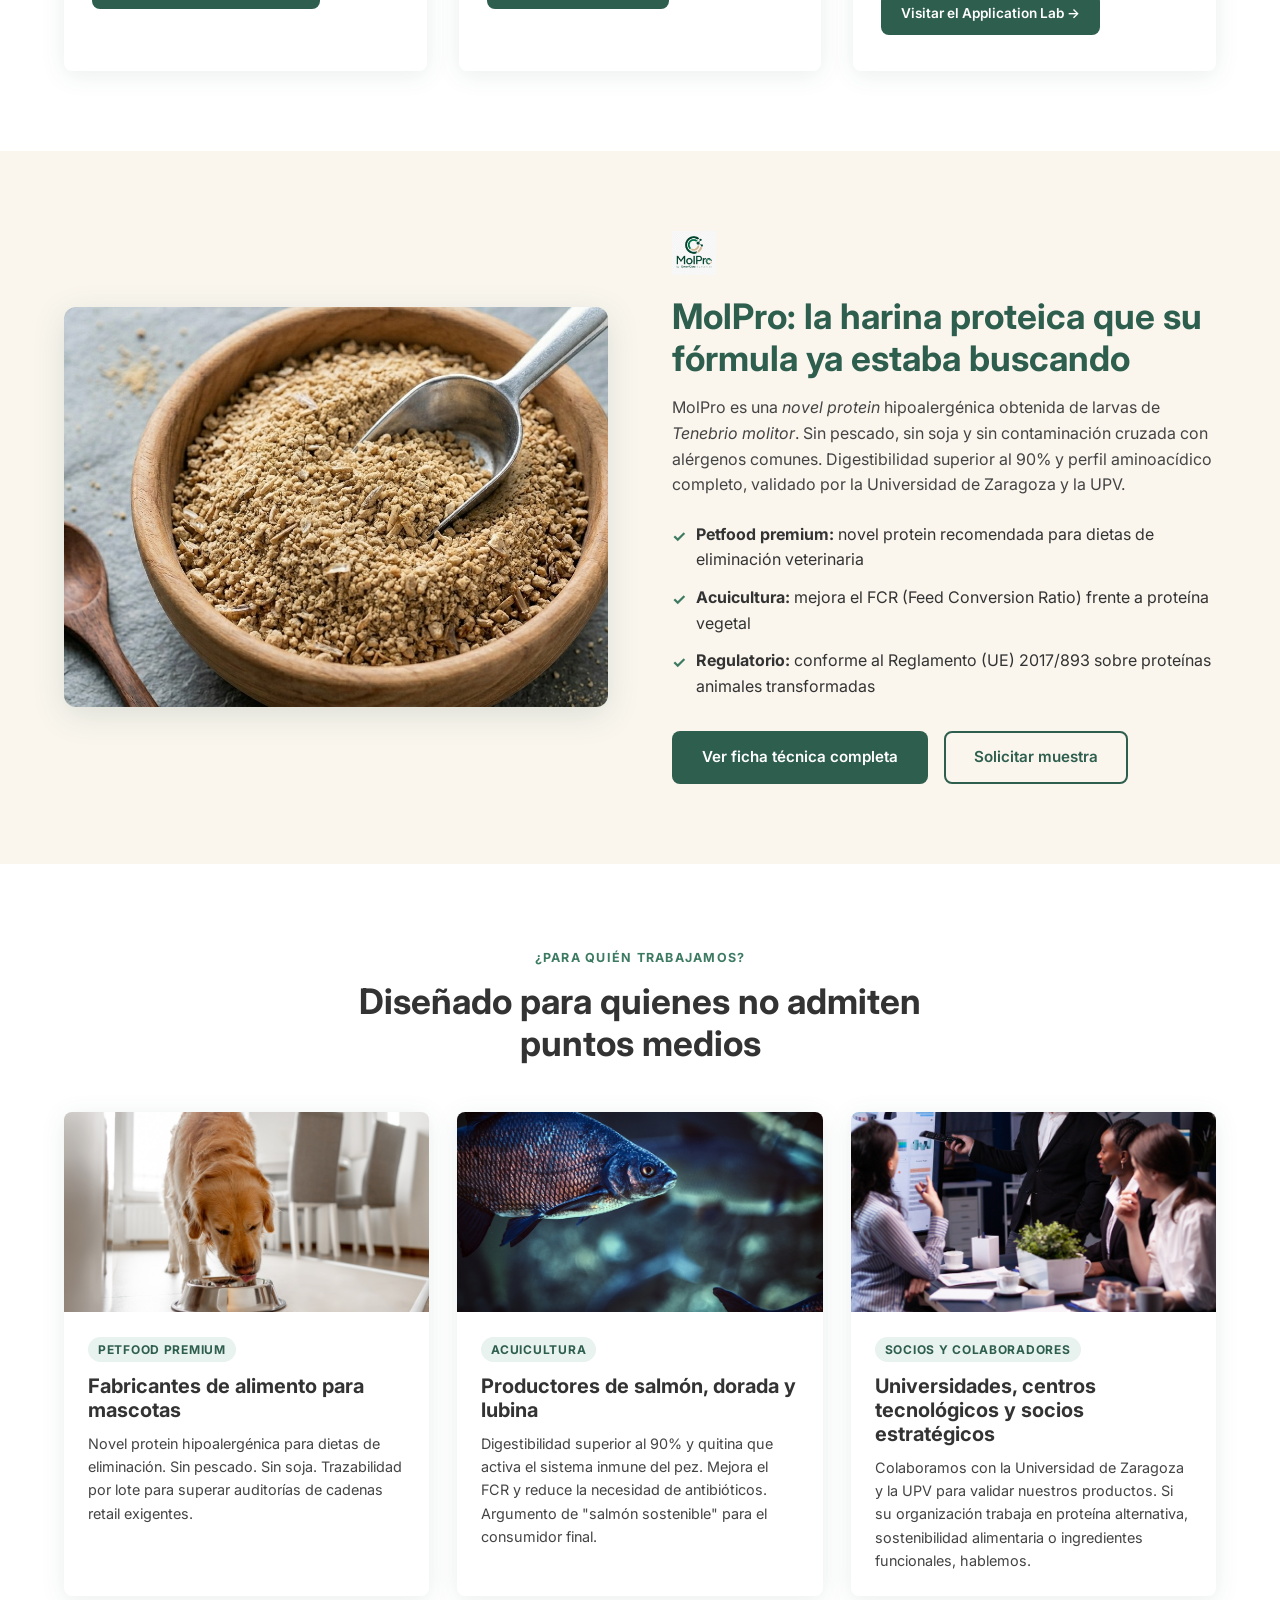
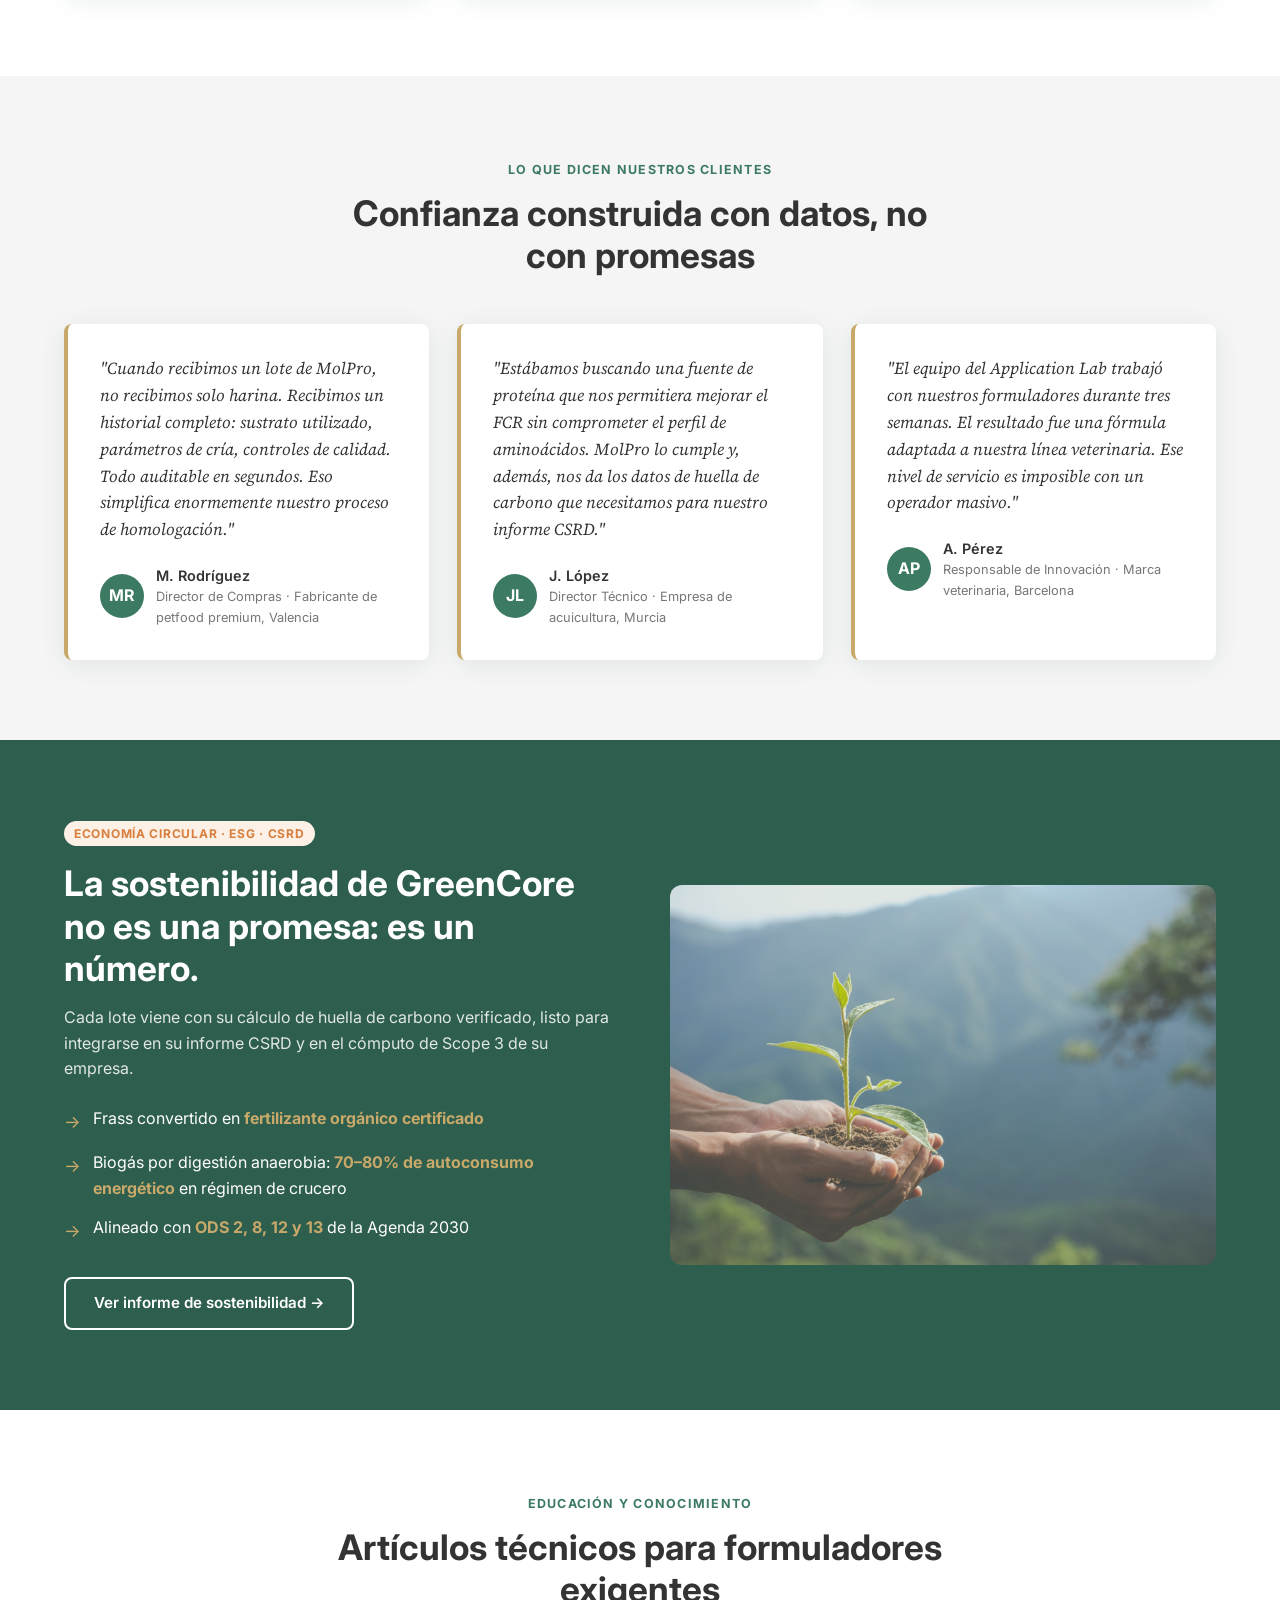
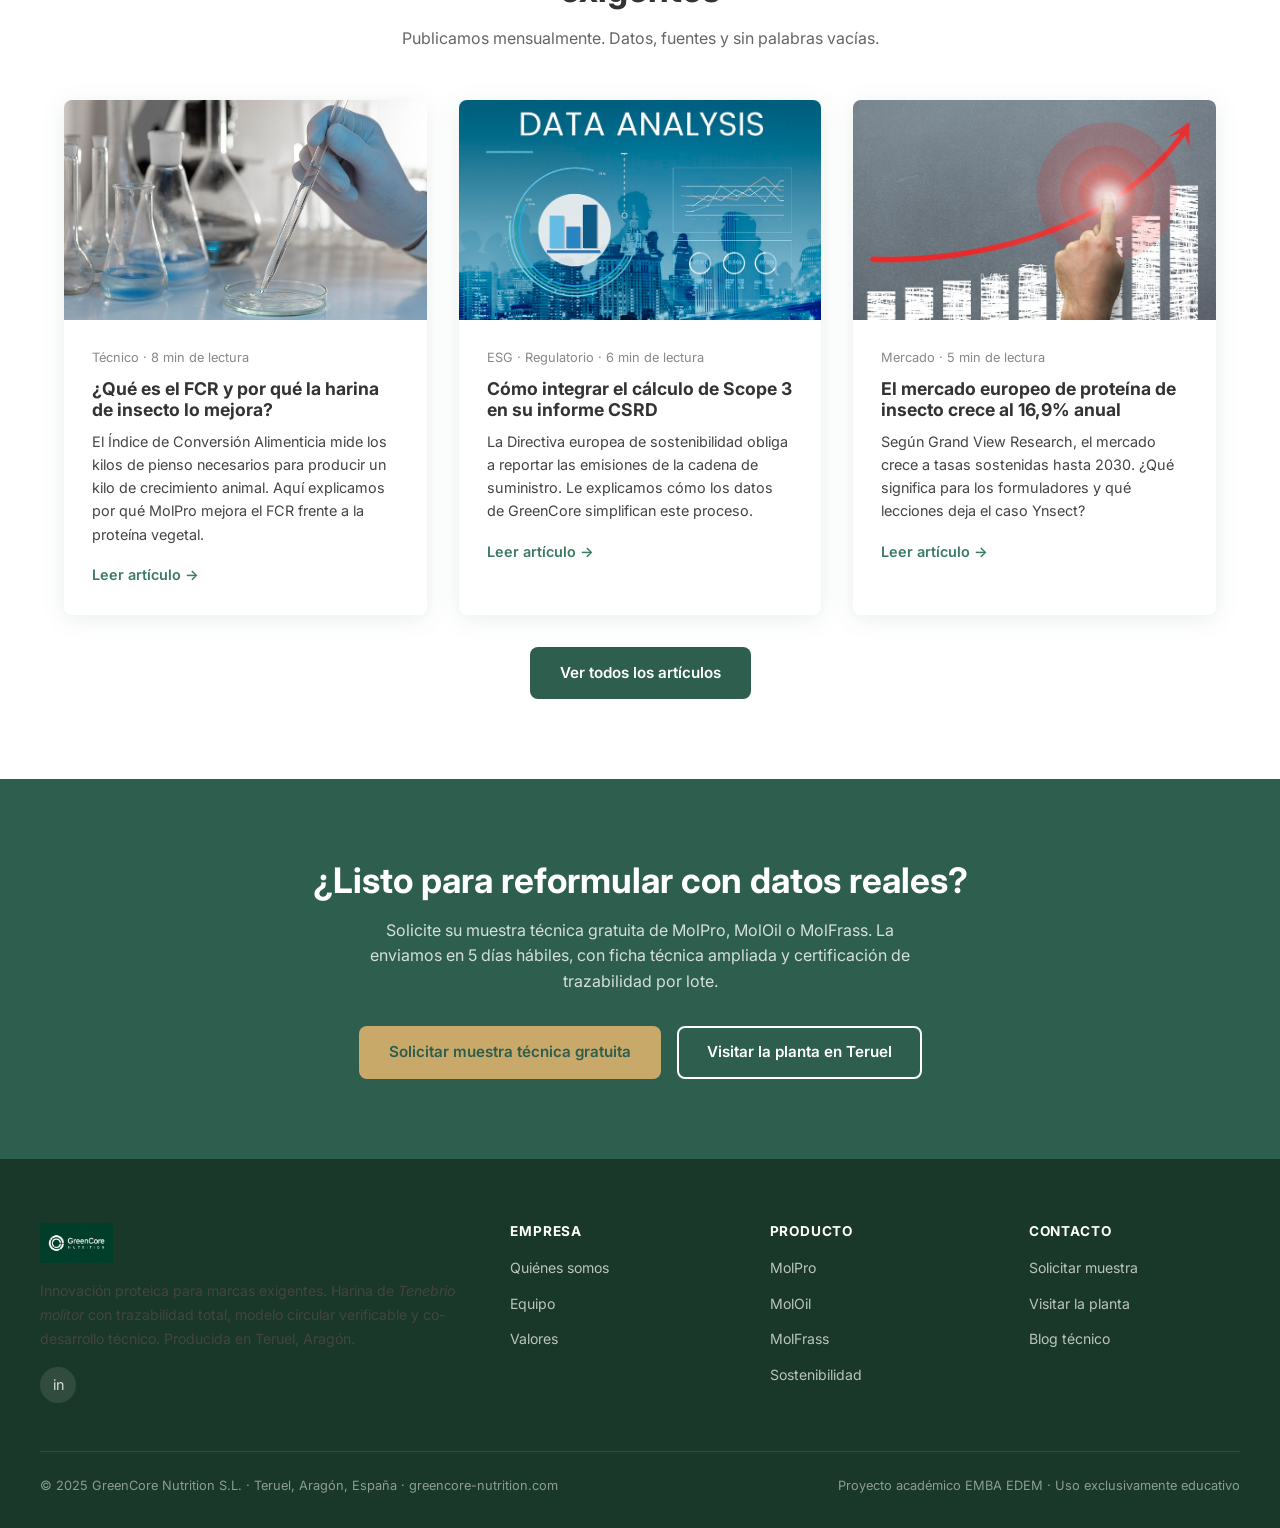
==== commit 0f375978: "Add files via upload" ====
--- a/index.html
+++ b/index.html
@@ -36,7 +36,7 @@
       <div class="hero__content">
         <span class="hero__label">Producido en Teruel, Aragón · España</span>
         <h1>La proteína que su fórmula necesita. Con la trazabilidad que su cliente exige.</h1>
-        <p>ProtiNova es harina proteica de <em>Tenebrio molitor</em> con 65–72% de proteína bruta, trazabilidad completa por lote y un modelo circular verificable. Para petfood premium y acuicultura de valor.</p>
+        <p>GreenCore produce tres ingredientes de <em>Tenebrio molitor</em> — MolPro, MolOil y MolFrass — con trazabilidad completa por lote y modelo circular verificable. Para petfood premium y acuicultura de valor.</p>
         <div class="hero__actions">
           <a href="pages/contacto.html" class="btn btn--beige">Solicita una muestra técnica gratuita</a>
           <a href="pages/productos.html" class="btn btn--outline">Ver ficha técnica</a>
@@ -65,7 +65,7 @@
       </div>
       <div class="stat">
         <div class="stat__number">70–80%</div>
-        <div class="stat__label">Autoconsumo energético (H5)</div>
+        <div class="stat__label">Autoconsumo energético en régimen estable</div>
       </div>
       <div class="stat">
         <div class="stat__number">12–15</div>
@@ -115,9 +115,9 @@
                style="border-radius:12px;width:100%;height:400px;object-fit:cover;box-shadow:0 8px 32px rgba(46,94,78,0.15);" />
         </div>
         <div>
-          <img src="assets/logos/ProtiNova_logotipo.png" alt="ProtiNova" style="height:48px;margin-bottom:24px;" />
-          <h2 style="color:var(--verde-bosque);">La harina proteica que su fórmula ya estaba buscando</h2>
-          <p style="margin-top:16px;">ProtiNova by GreenCore Nutrition es una <em>novel protein</em> hipoalergénica, sin pescado, sin soja y sin contaminación cruzada con alérgenos comunes. Digestibilidad superior al 90% y perfil aminoacídico completo, validado por la Universidad de Zaragoza y la UPV.</p>
+          <img src="assets/logos/MolPro_logo.png" alt="MolPro" style="height:44px;margin-bottom:20px;" />
+          <h2 style="color:var(--verde-bosque);">MolPro: la harina proteica que su fórmula ya estaba buscando</h2>
+          <p style="margin-top:16px;">MolPro es una <em>novel protein</em> hipoalergénica obtenida de larvas de <em>Tenebrio molitor</em>. Sin pescado, sin soja y sin contaminación cruzada con alérgenos comunes. Digestibilidad superior al 90% y perfil aminoacídico completo, validado por la Universidad de Zaragoza y la UPV.</p>
           <ul style="list-style:none;margin-top:24px;display:flex;flex-direction:column;gap:12px;">
             <li style="display:flex;align-items:flex-start;gap:10px;">
               <span style="color:var(--verde-protinova);font-weight:700;margin-top:2px;">✓</span>
@@ -145,7 +145,7 @@
   <section class="section">
     <div class="container">
       <div class="section-header">
-        <span class="eyebrow">Segmentos de cliente</span>
+        <span class="eyebrow">¿Para quién trabajamos?</span>
         <h2>Diseñado para quienes no admiten puntos medios</h2>
       </div>
       <div class="cards-grid">
@@ -166,11 +166,11 @@
           </div>
         </div>
         <div class="card">
-          <img class="card__img" src="assets/img/inversores.jpg" alt="Inversores" />
+          <img class="card__img" src="assets/img/inversores.jpg" alt="Socios y colaboradores" />
           <div class="card__body">
-            <span class="card__tag">Inversores</span>
-            <h3>Inversores y financiadores</h3>
-            <p>Mercado europeo con CAGR del 16,9% (2024–2030, Grand View Research). CAPEX inicial reducido a &lt;1,2 M€ gracias a incentivos FITE y Fondo de Transición Justa en Teruel.</p>
+            <span class="card__tag">Socios y colaboradores</span>
+            <h3>Universidades, centros tecnológicos y socios estratégicos</h3>
+            <p>Colaboramos con la Universidad de Zaragoza y la UPV para validar nuestros productos. Si su organización trabaja en proteína alternativa, sostenibilidad alimentaria o ingredientes funcionales, hablemos.</p>
           </div>
         </div>
       </div>
@@ -186,7 +186,7 @@
       </div>
       <div class="testimonials-grid">
         <div class="testimonial">
-          <p class="testimonial__quote">"Cuando recibimos un saco de ProtiNova, no recibimos solo harina. Recibimos un historial completo: sustrato utilizado, parámetros de cría, controles de calidad. Todo auditable en segundos. Eso simplifica enormemente nuestro proceso de homologación."</p>
+          <p class="testimonial__quote">"Cuando recibimos un lote de MolPro, no recibimos solo harina. Recibimos un historial completo: sustrato utilizado, parámetros de cría, controles de calidad. Todo auditable en segundos. Eso simplifica enormemente nuestro proceso de homologación."</p>
           <div class="testimonial__author">
             <div class="testimonial__avatar">MR</div>
             <div>
@@ -196,7 +196,7 @@
           </div>
         </div>
         <div class="testimonial">
-          <p class="testimonial__quote">"Estábamos buscando una fuente de proteína que nos permitiera mejorar el FCR sin comprometer el perfil de aminoácidos. ProtiNova lo cumple y, además, nos da los datos de huella de carbono que necesitamos para nuestro informe CSRD."</p>
+          <p class="testimonial__quote">"Estábamos buscando una fuente de proteína que nos permitiera mejorar el FCR sin comprometer el perfil de aminoácidos. MolPro lo cumple y, además, nos da los datos de huella de carbono que necesitamos para nuestro informe CSRD."</p>
           <div class="testimonial__author">
             <div class="testimonial__avatar">JL</div>
             <div>
@@ -225,7 +225,7 @@
       <div style="display:grid;grid-template-columns:1fr 1fr;gap:60px;align-items:center;">
         <div>
           <span class="tag-esg">Economía circular · ESG · CSRD</span>
-          <h2 class="text-white mt-16">La sostenibilidad de ProtiNova no es una promesa: es un número.</h2>
+          <h2 class="text-white mt-16">La sostenibilidad de GreenCore no es una promesa: es un número.</h2>
           <p style="margin-top:16px;">Cada lote viene con su cálculo de huella de carbono verificado, listo para integrarse en su informe CSRD y en el cómputo de Scope 3 de su empresa.</p>
           <ul style="list-style:none;margin-top:24px;display:flex;flex-direction:column;gap:14px;">
             <li style="display:flex;gap:12px;align-items:flex-start;">
@@ -266,7 +266,7 @@
           <div class="blog-card__body">
             <div class="blog-card__meta">Técnico · 8 min de lectura</div>
             <h3>¿Qué es el FCR y por qué la harina de insecto lo mejora?</h3>
-            <p>El Índice de Conversión Alimenticia mide los kilos de pienso necesarios para producir un kilo de crecimiento animal. Aquí explicamos por qué ProtiNova mejora el FCR frente a la proteína vegetal.</p>
+            <p>El Índice de Conversión Alimenticia mide los kilos de pienso necesarios para producir un kilo de crecimiento animal. Aquí explicamos por qué MolPro mejora el FCR frente a la proteína vegetal.</p>
             <a href="pages/blog.html" class="blog-card__link">Leer artículo →</a>
           </div>
         </div>
@@ -275,7 +275,7 @@
           <div class="blog-card__body">
             <div class="blog-card__meta">ESG · Regulatorio · 6 min de lectura</div>
             <h3>Cómo integrar el cálculo de Scope 3 en su informe CSRD</h3>
-            <p>La Directiva europea de sostenibilidad obliga a reportar las emisiones de la cadena de suministro. Le explicamos cómo los datos de ProtiNova simplifican este proceso.</p>
+            <p>La Directiva europea de sostenibilidad obliga a reportar las emisiones de la cadena de suministro. Le explicamos cómo los datos de GreenCore simplifican este proceso.</p>
             <a href="pages/blog.html" class="blog-card__link">Leer artículo →</a>
           </div>
         </div>
@@ -300,7 +300,7 @@
     <div class="container text-center">
       <h2 class="text-white">¿Listo para reformular con datos reales?</h2>
       <p style="color:rgba(255,255,255,0.8);margin-top:16px;max-width:560px;margin-left:auto;margin-right:auto;">
-        Solicite su muestra técnica gratuita. Se la enviamos en 5 días hábiles, con ficha técnica ampliada, aminograma completo y certificación de trazabilidad por lote.
+        Solicite su muestra técnica gratuita de MolPro, MolOil o MolFrass. La enviamos en 5 días hábiles, con ficha técnica ampliada y certificación de trazabilidad por lote.
       </p>
       <div style="margin-top:32px;display:flex;gap:16px;justify-content:center;flex-wrap:wrap;">
         <a href="pages/contacto.html" class="btn btn--beige">Solicitar muestra técnica gratuita</a>
@@ -316,7 +316,7 @@
         <img src="assets/logos/GreenCore_Negativo.png" alt="GreenCore Nutrition" />
         <p>Innovación proteica para marcas exigentes. Harina de <em>Tenebrio molitor</em> con trazabilidad total, modelo circular verificable y co-desarrollo técnico. Producida en Teruel, Aragón.</p>
         <div class="footer__social mt-16">
-          <a href="#" title="LinkedIn">in</a>
+          <a href="https://www.linkedin.com/in/greencore-nutrition-04b801408/" target="_blank" title="LinkedIn">in</a>
         </div>
       </div>
       <div>
@@ -330,8 +330,9 @@
       <div>
         <h4>Producto</h4>
         <ul>
-          <li><a href="pages/productos.html">ProtiNova</a></li>
-          <li><a href="pages/productos.html#ficha">Ficha técnica</a></li>
+          <li><a href="pages/productos.html#molpro">MolPro</a></li>
+          <li><a href="pages/productos.html#moloil">MolOil</a></li>
+          <li><a href="pages/productos.html#molfrass">MolFrass</a></li>
           <li><a href="pages/sostenibilidad.html">Sostenibilidad</a></li>
         </ul>
       </div>
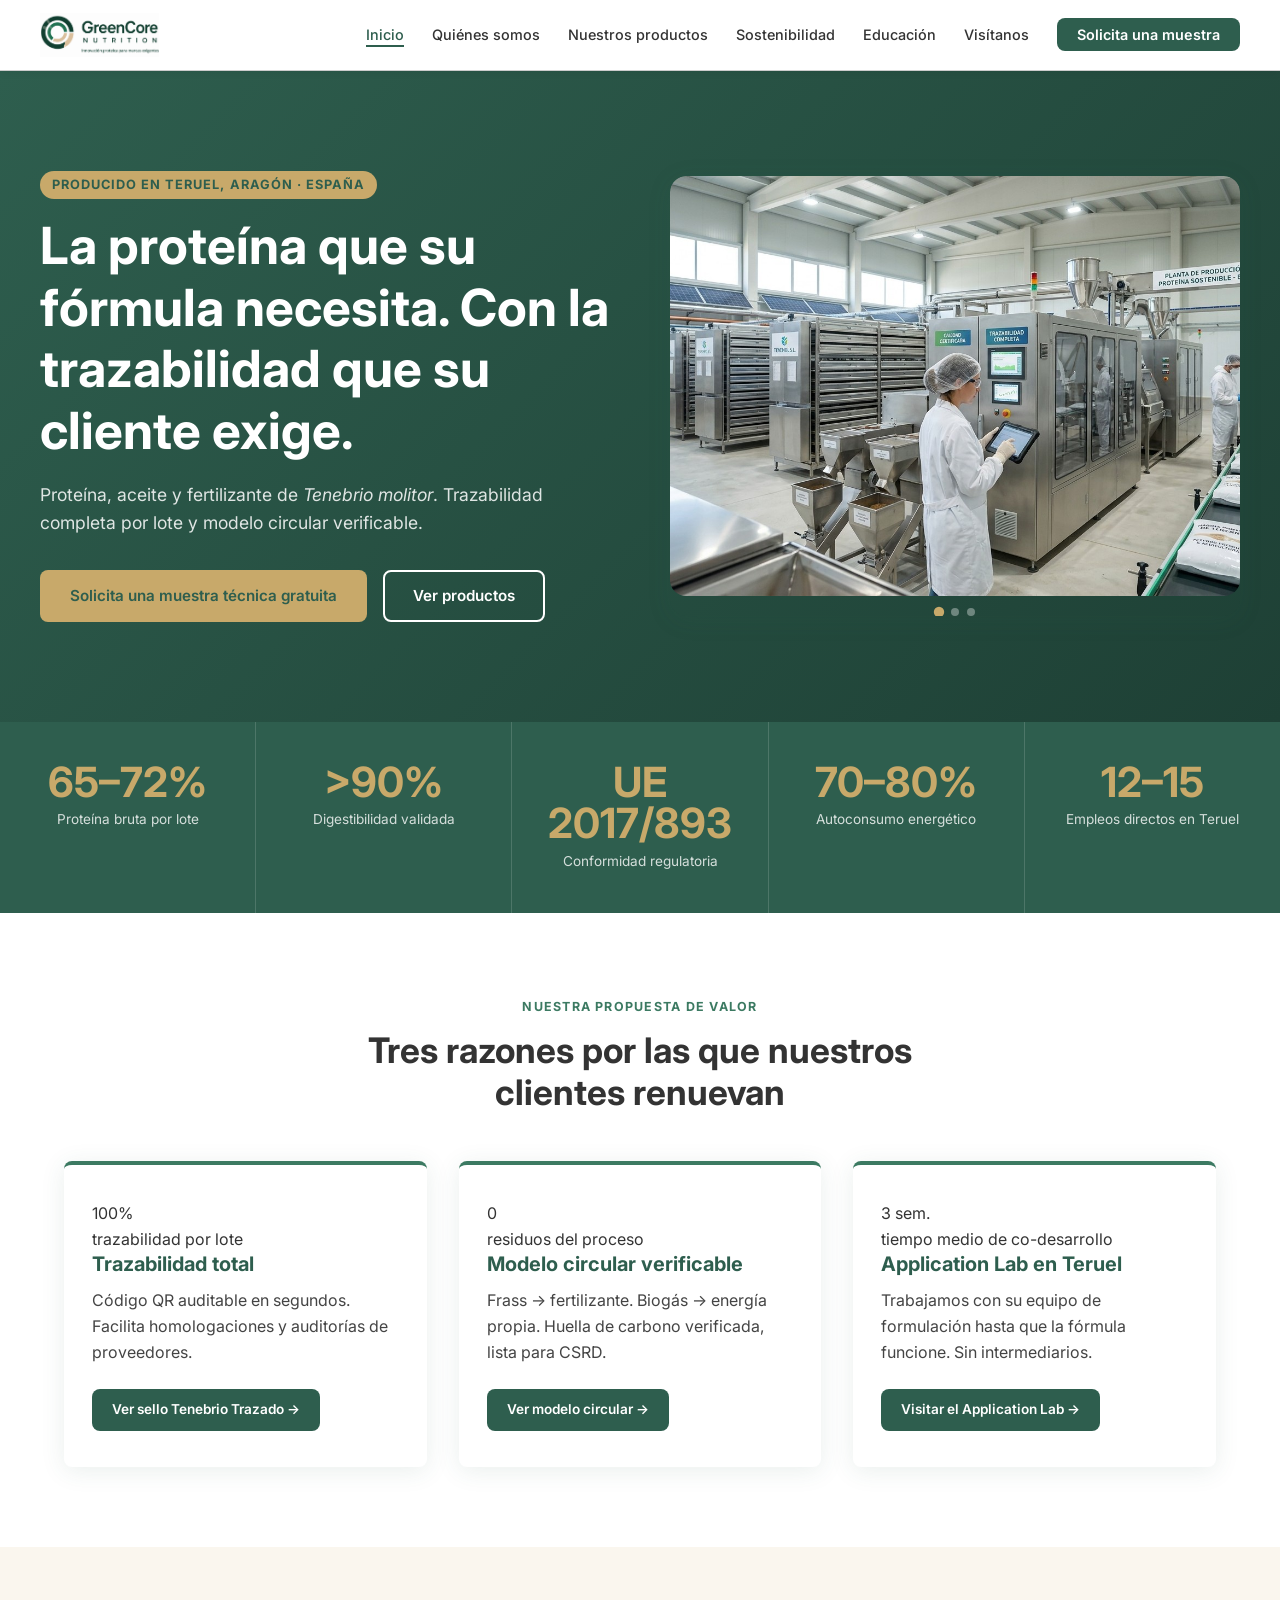
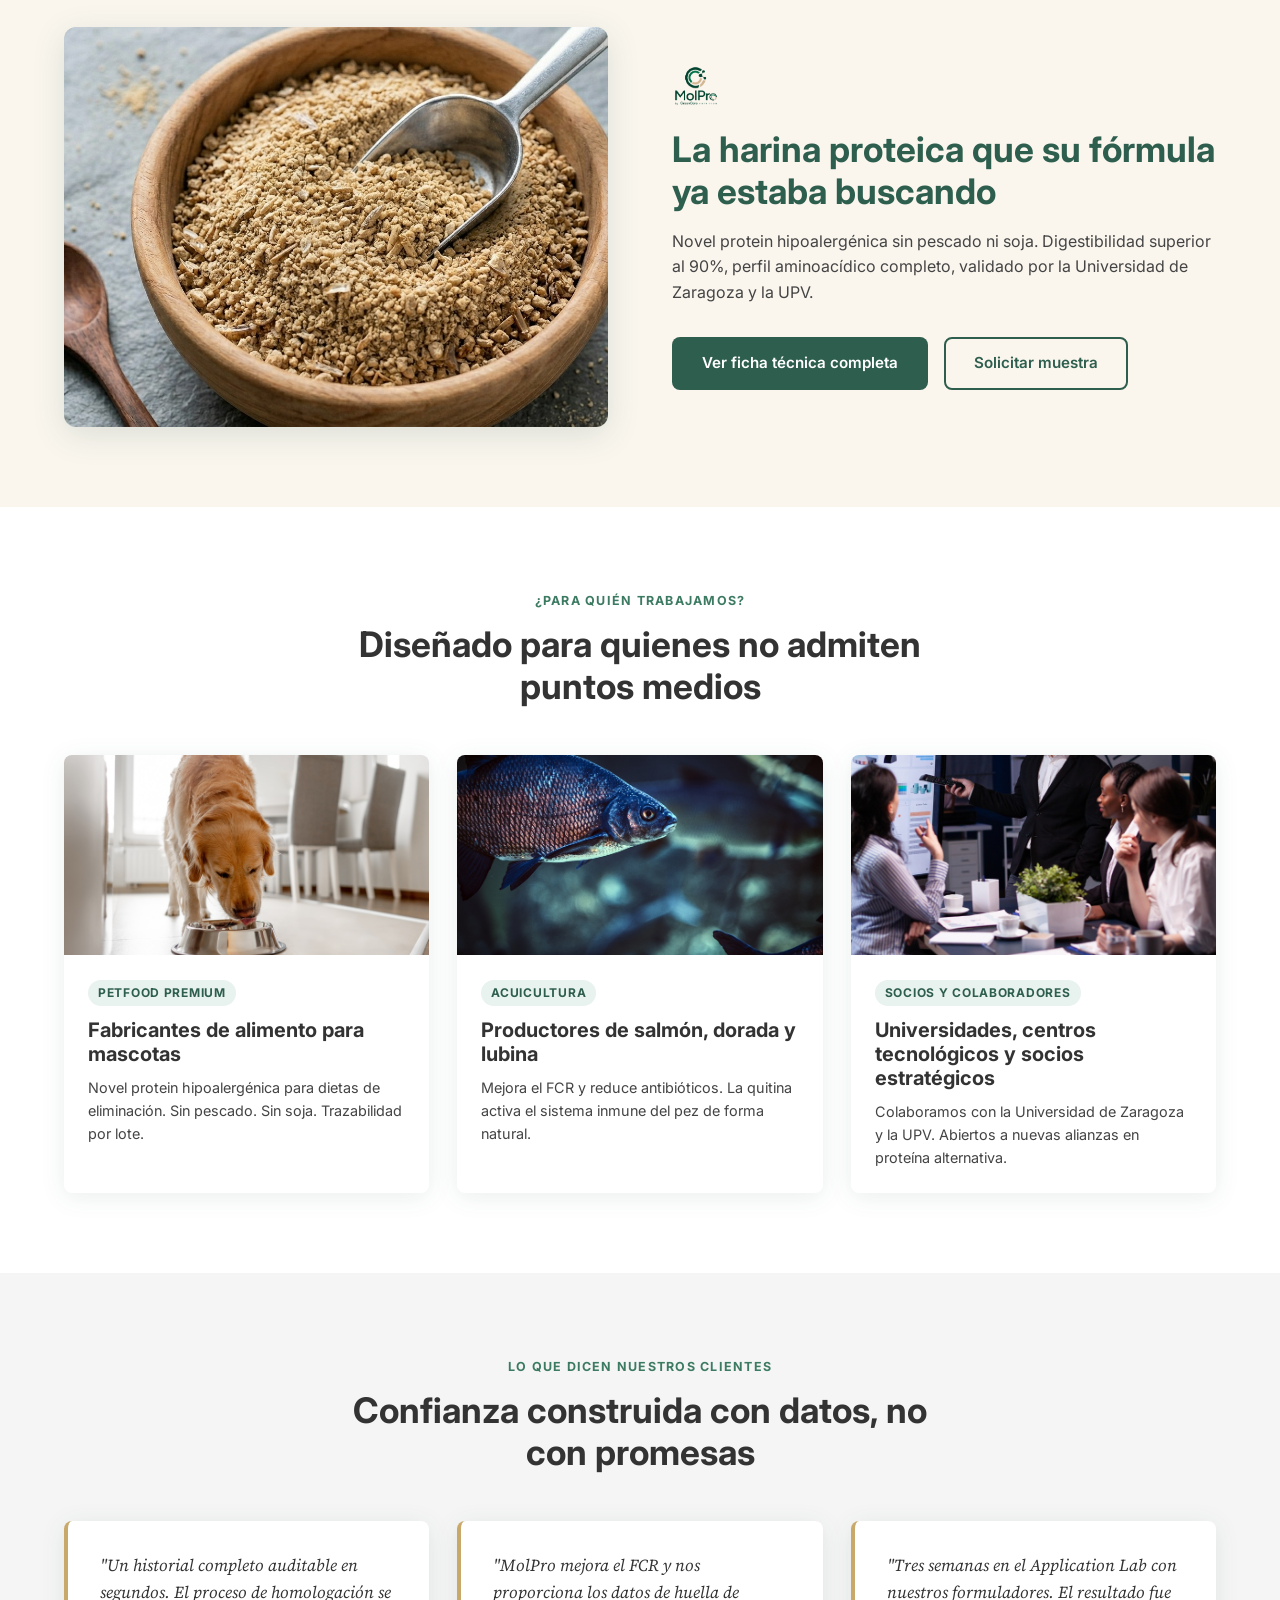
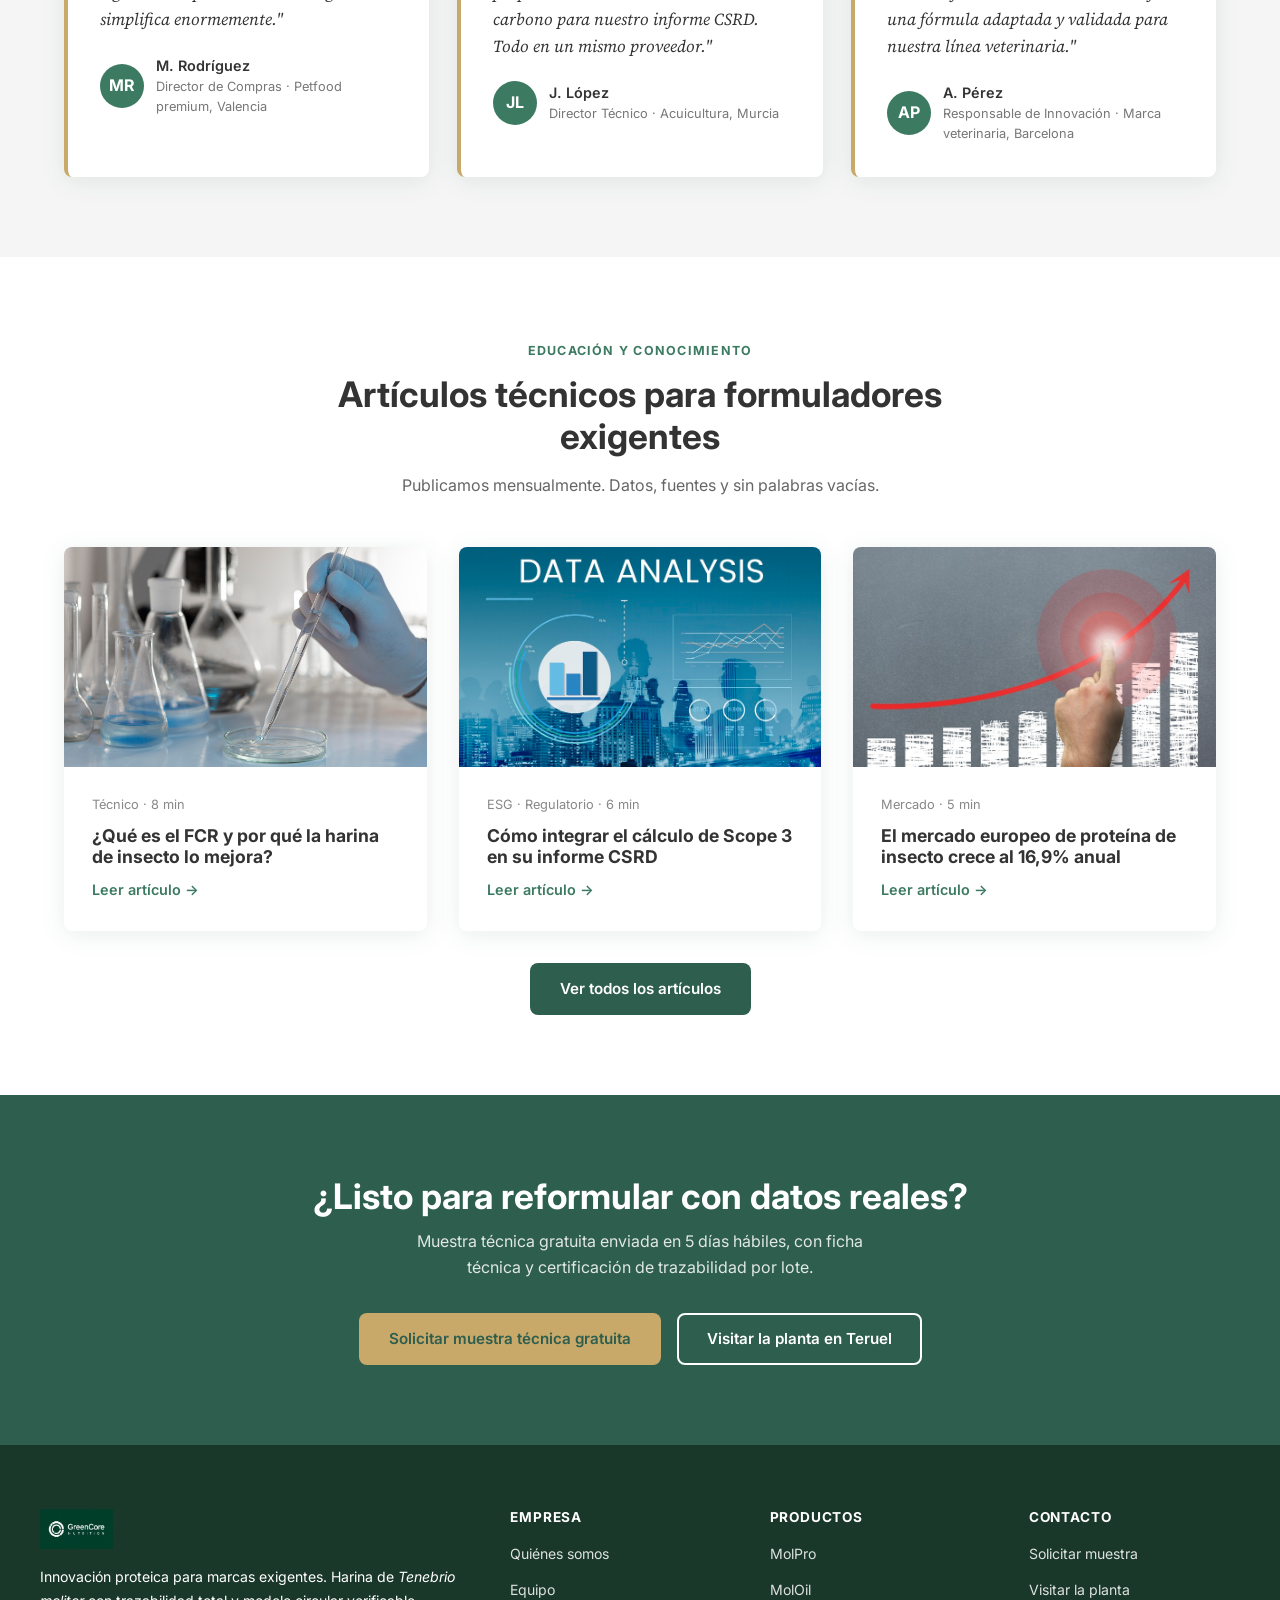
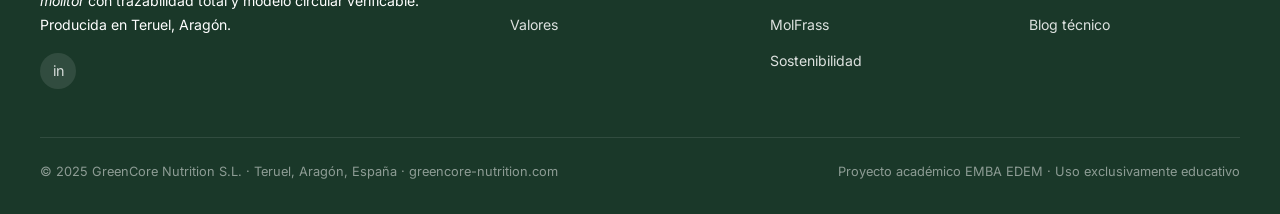
==== commit 993b184a: "Add files via upload" ====
--- a/index.html
+++ b/index.html
@@ -9,7 +9,6 @@
 </head>
 <body>
 
-  <!-- ══ NAVBAR ══ -->
   <nav class="navbar">
     <div class="navbar__inner">
       <a href="index.html" class="navbar__logo">
@@ -30,25 +29,40 @@
     </div>
   </nav>
 
-  <!-- ══ HERO ══ -->
+  <!-- HERO -->
   <section class="hero">
     <div class="hero__inner">
       <div class="hero__content">
         <span class="hero__label">Producido en Teruel, Aragón · España</span>
         <h1>La proteína que su fórmula necesita. Con la trazabilidad que su cliente exige.</h1>
-        <p>GreenCore produce tres ingredientes de <em>Tenebrio molitor</em> — MolPro, MolOil y MolFrass — con trazabilidad completa por lote y modelo circular verificable. Para petfood premium y acuicultura de valor.</p>
+        <p>Proteína, aceite y fertilizante de <em>Tenebrio molitor</em>. Trazabilidad completa por lote y modelo circular verificable.</p>
         <div class="hero__actions">
           <a href="pages/contacto.html" class="btn btn--beige">Solicita una muestra técnica gratuita</a>
-          <a href="pages/productos.html" class="btn btn--outline">Ver ficha técnica</a>
-        </div>
-      </div>
-      <div class="hero__image">
-        <img src="assets/img/hero-planta.jpg" alt="Instalaciones GreenCore Nutrition en Teruel" />
-      </div>
-    </div>
-  </section>
-
-  <!-- ══ STATS ══ -->
+          <a href="pages/productos.html" class="btn btn--outline">Ver productos</a>
+        </div>
+      </div>
+      <div class="hero__image" style="position:relative;">
+        <div id="hero-slider" style="border-radius:16px;overflow:hidden;height:420px;position:relative;">
+          <div class="hero-slide" style="position:absolute;inset:0;transition:opacity 0.7s ease;opacity:1;">
+            <img src="assets/img/hero-planta.jpg" alt="Planta de producción GreenCore" style="width:100%;height:100%;object-fit:cover;" />
+          </div>
+          <div class="hero-slide" style="position:absolute;inset:0;transition:opacity 0.7s ease;opacity:0;">
+            <img src="assets/img/equipo.jpg" alt="Equipo GreenCore" style="width:100%;height:100%;object-fit:cover;" />
+          </div>
+          <div class="hero-slide" style="position:absolute;inset:0;transition:opacity 0.7s ease;opacity:0;">
+            <img src="assets/img/application-lab.jpg" alt="Application Lab en Teruel" style="width:100%;height:100%;object-fit:cover;" />
+          </div>
+        </div>
+        <div style="display:flex;justify-content:center;gap:8px;margin-top:12px;">
+          <button class="hero-dot active-dot" onclick="setHeroSlide(0)" aria-label="Slide 1"></button>
+          <button class="hero-dot" onclick="setHeroSlide(1)" aria-label="Slide 2"></button>
+          <button class="hero-dot" onclick="setHeroSlide(2)" aria-label="Slide 3"></button>
+        </div>
+      </div>
+    </div>
+  </section>
+
+  <!-- STATS -->
   <section class="section--dark">
     <div class="stats">
       <div class="stat">
@@ -60,78 +74,66 @@
         <div class="stat__label">Digestibilidad validada</div>
       </div>
       <div class="stat">
-        <div class="stat__number">16,9%</div>
-        <div class="stat__label">CAGR del mercado 2024–2030</div>
+        <div class="stat__number">UE 2017/893</div>
+        <div class="stat__label">Conformidad regulatoria</div>
       </div>
       <div class="stat">
         <div class="stat__number">70–80%</div>
-        <div class="stat__label">Autoconsumo energético en régimen estable</div>
+        <div class="stat__label">Autoconsumo energético</div>
       </div>
       <div class="stat">
         <div class="stat__number">12–15</div>
-        <div class="stat__label">Empleos directos en entorno rural</div>
-      </div>
-    </div>
-  </section>
-
-  <!-- ══ TRES PILARES ══ -->
+        <div class="stat__label">Empleos directos en Teruel</div>
+      </div>
+    </div>
+  </section>
+
+  <!-- TRES PILARES -->
   <section class="section">
     <div class="container">
       <div class="section-header">
         <span class="eyebrow">Nuestra propuesta de valor</span>
-        <h2>Tres pilares que los operadores masivos no pueden replicar</h2>
-        <p>GreenCore no compite en precio. Compite en calidad técnica, trazabilidad y sostenibilidad verificable.</p>
+        <h2>Tres razones por las que nuestros clientes renuevan</h2>
       </div>
       <div class="pillars">
         <div class="pillar">
-          <div class="pillar__icon">🔍</div>
-          <h3>Trazabilidad total por lote</h3>
-          <p>Cada saco lleva un código QR con el recorrido completo del producto: desde el huevo de <em>Tenebrio molitor</em> hasta su entrega. Una herramienta de negocio real para facilitar homologaciones y superar auditorías de proveedores.</p>
+          <div class="pillar__stat">100%</div>
+          <div class="pillar__stat-label">trazabilidad por lote</div>
+          <h3>Trazabilidad total</h3>
+          <p>Código QR auditable en segundos. Facilita homologaciones y auditorías de proveedores.</p>
           <a href="pages/productos.html" class="btn btn--primary mt-24" style="font-size:0.85rem;padding:8px 18px;">Ver sello Tenebrio Trazado →</a>
         </div>
         <div class="pillar">
-          <div class="pillar__icon">♻️</div>
+          <div class="pillar__stat">0</div>
+          <div class="pillar__stat-label">residuos del proceso</div>
           <h3>Modelo circular verificable</h3>
-          <p>El frass (excremento de las larvas) se convierte en fertilizante orgánico certificado. El biogás generado alimenta la propia planta. Esto produce datos reales de huella de carbono listos para su informe CSRD y cómputo de Scope 3.</p>
+          <p>Frass → fertilizante. Biogás → energía propia. Huella de carbono verificada, lista para CSRD.</p>
           <a href="pages/sostenibilidad.html" class="btn btn--primary mt-24" style="font-size:0.85rem;padding:8px 18px;">Ver modelo circular →</a>
         </div>
         <div class="pillar">
-          <div class="pillar__icon">🔬</div>
-          <h3>Co-desarrollo técnico</h3>
-          <p>No enviamos una muestra y esperamos su decisión. Trabajamos con su equipo de formulación en el Application Lab de Teruel hasta que el resultado sea exactamente el que su fórmula necesita. Con un KAM asignado con autonomía real.</p>
+          <div class="pillar__stat">3 sem.</div>
+          <div class="pillar__stat-label">tiempo medio de co-desarrollo</div>
+          <h3>Application Lab en Teruel</h3>
+          <p>Trabajamos con su equipo de formulación hasta que la fórmula funcione. Sin intermediarios.</p>
           <a href="pages/visitanos.html" class="btn btn--primary mt-24" style="font-size:0.85rem;padding:8px 18px;">Visitar el Application Lab →</a>
         </div>
       </div>
     </div>
   </section>
 
-  <!-- ══ PRODUCTO DESTACADO ══ -->
+  <!-- PRODUCTO DESTACADO -->
   <section class="section section--beige">
     <div class="container">
       <div style="display:grid;grid-template-columns:1fr 1fr;gap:64px;align-items:center;">
         <div>
           <img src="assets/img/protinova-harina.jpg"
-               alt="ProtiNova — Harina de Tenebrio molitor"
+               alt="MolPro — Harina de Tenebrio molitor"
                style="border-radius:12px;width:100%;height:400px;object-fit:cover;box-shadow:0 8px 32px rgba(46,94,78,0.15);" />
         </div>
         <div>
           <img src="assets/logos/MolPro_logo.png" alt="MolPro" style="height:44px;margin-bottom:20px;" />
-          <h2 style="color:var(--verde-bosque);">MolPro: la harina proteica que su fórmula ya estaba buscando</h2>
-          <p style="margin-top:16px;">MolPro es una <em>novel protein</em> hipoalergénica obtenida de larvas de <em>Tenebrio molitor</em>. Sin pescado, sin soja y sin contaminación cruzada con alérgenos comunes. Digestibilidad superior al 90% y perfil aminoacídico completo, validado por la Universidad de Zaragoza y la UPV.</p>
-          <ul style="list-style:none;margin-top:24px;display:flex;flex-direction:column;gap:12px;">
-            <li style="display:flex;align-items:flex-start;gap:10px;">
-              <span style="color:var(--verde-protinova);font-weight:700;margin-top:2px;">✓</span>
-              <span><strong>Petfood premium:</strong> novel protein recomendada para dietas de eliminación veterinaria</span>
-            </li>
-            <li style="display:flex;align-items:flex-start;gap:10px;">
-              <span style="color:var(--verde-protinova);font-weight:700;margin-top:2px;">✓</span>
-              <span><strong>Acuicultura:</strong> mejora el FCR (Feed Conversion Ratio) frente a proteína vegetal</span>
-            </li>
-            <li style="display:flex;align-items:flex-start;gap:10px;">
-              <span style="color:var(--verde-protinova);font-weight:700;margin-top:2px;">✓</span>
-              <span><strong>Regulatorio:</strong> conforme al Reglamento (UE) 2017/893 sobre proteínas animales transformadas</span>
-            </li>
-          </ul>
+          <h2 style="color:var(--verde-bosque);">La harina proteica que su fórmula ya estaba buscando</h2>
+          <p style="margin-top:16px;">Novel protein hipoalergénica sin pescado ni soja. Digestibilidad superior al 90%, perfil aminoacídico completo, validado por la Universidad de Zaragoza y la UPV.</p>
           <div style="margin-top:32px;display:flex;gap:16px;flex-wrap:wrap;">
             <a href="pages/productos.html" class="btn btn--primary">Ver ficha técnica completa</a>
             <a href="pages/contacto.html" class="btn" style="border:2px solid var(--verde-bosque);color:var(--verde-bosque);">Solicitar muestra</a>
@@ -141,7 +143,7 @@
     </div>
   </section>
 
-  <!-- ══ PARA QUIÉN ══ -->
+  <!-- PARA QUIEN -->
   <section class="section">
     <div class="container">
       <div class="section-header">
@@ -154,7 +156,7 @@
           <div class="card__body">
             <span class="card__tag">Petfood premium</span>
             <h3>Fabricantes de alimento para mascotas</h3>
-            <p>Novel protein hipoalergénica para dietas de eliminación. Sin pescado. Sin soja. Trazabilidad por lote para superar auditorías de cadenas retail exigentes.</p>
+            <p>Novel protein hipoalergénica para dietas de eliminación. Sin pescado. Sin soja. Trazabilidad por lote.</p>
           </div>
         </div>
         <div class="card">
@@ -162,7 +164,7 @@
           <div class="card__body">
             <span class="card__tag">Acuicultura</span>
             <h3>Productores de salmón, dorada y lubina</h3>
-            <p>Digestibilidad superior al 90% y quitina que activa el sistema inmune del pez. Mejora el FCR y reduce la necesidad de antibióticos. Argumento de "salmón sostenible" para el consumidor final.</p>
+            <p>Mejora el FCR y reduce antibióticos. La quitina activa el sistema inmune del pez de forma natural.</p>
           </div>
         </div>
         <div class="card">
@@ -170,14 +172,14 @@
           <div class="card__body">
             <span class="card__tag">Socios y colaboradores</span>
             <h3>Universidades, centros tecnológicos y socios estratégicos</h3>
-            <p>Colaboramos con la Universidad de Zaragoza y la UPV para validar nuestros productos. Si su organización trabaja en proteína alternativa, sostenibilidad alimentaria o ingredientes funcionales, hablemos.</p>
-          </div>
-        </div>
-      </div>
-    </div>
-  </section>
-
-  <!-- ══ TESTIMONIALES ══ -->
+            <p>Colaboramos con la Universidad de Zaragoza y la UPV. Abiertos a nuevas alianzas en proteína alternativa.</p>
+          </div>
+        </div>
+      </div>
+    </div>
+  </section>
+
+  <!-- TESTIMONIALES -->
   <section class="section section--gray">
     <div class="container">
       <div class="section-header">
@@ -186,27 +188,27 @@
       </div>
       <div class="testimonials-grid">
         <div class="testimonial">
-          <p class="testimonial__quote">"Cuando recibimos un lote de MolPro, no recibimos solo harina. Recibimos un historial completo: sustrato utilizado, parámetros de cría, controles de calidad. Todo auditable en segundos. Eso simplifica enormemente nuestro proceso de homologación."</p>
+          <p class="testimonial__quote">"Un historial completo auditable en segundos. El proceso de homologación se simplifica enormemente."</p>
           <div class="testimonial__author">
             <div class="testimonial__avatar">MR</div>
             <div>
               <div class="testimonial__name">M. Rodríguez</div>
-              <div class="testimonial__role">Director de Compras · Fabricante de petfood premium, Valencia</div>
+              <div class="testimonial__role">Director de Compras · Petfood premium, Valencia</div>
             </div>
           </div>
         </div>
         <div class="testimonial">
-          <p class="testimonial__quote">"Estábamos buscando una fuente de proteína que nos permitiera mejorar el FCR sin comprometer el perfil de aminoácidos. MolPro lo cumple y, además, nos da los datos de huella de carbono que necesitamos para nuestro informe CSRD."</p>
+          <p class="testimonial__quote">"MolPro mejora el FCR y nos proporciona los datos de huella de carbono para nuestro informe CSRD. Todo en un mismo proveedor."</p>
           <div class="testimonial__author">
             <div class="testimonial__avatar">JL</div>
             <div>
               <div class="testimonial__name">J. López</div>
-              <div class="testimonial__role">Director Técnico · Empresa de acuicultura, Murcia</div>
+              <div class="testimonial__role">Director Técnico · Acuicultura, Murcia</div>
             </div>
           </div>
         </div>
         <div class="testimonial">
-          <p class="testimonial__quote">"El equipo del Application Lab trabajó con nuestros formuladores durante tres semanas. El resultado fue una fórmula adaptada a nuestra línea veterinaria. Ese nivel de servicio es imposible con un operador masivo."</p>
+          <p class="testimonial__quote">"Tres semanas en el Application Lab con nuestros formuladores. El resultado fue una fórmula adaptada y validada para nuestra línea veterinaria."</p>
           <div class="testimonial__author">
             <div class="testimonial__avatar">AP</div>
             <div>
@@ -219,40 +221,7 @@
     </div>
   </section>
 
-  <!-- ══ SOSTENIBILIDAD BLOQUE ══ -->
-  <section class="section section--dark">
-    <div class="container">
-      <div style="display:grid;grid-template-columns:1fr 1fr;gap:60px;align-items:center;">
-        <div>
-          <span class="tag-esg">Economía circular · ESG · CSRD</span>
-          <h2 class="text-white mt-16">La sostenibilidad de GreenCore no es una promesa: es un número.</h2>
-          <p style="margin-top:16px;">Cada lote viene con su cálculo de huella de carbono verificado, listo para integrarse en su informe CSRD y en el cómputo de Scope 3 de su empresa.</p>
-          <ul style="list-style:none;margin-top:24px;display:flex;flex-direction:column;gap:14px;">
-            <li style="display:flex;gap:12px;align-items:flex-start;">
-              <span style="color:var(--beige-trigo);font-size:1.1rem;margin-top:2px;">→</span>
-              <span>Frass convertido en <strong style="color:var(--beige-trigo);">fertilizante orgánico certificado</strong></span>
-            </li>
-            <li style="display:flex;gap:12px;align-items:flex-start;">
-              <span style="color:var(--beige-trigo);font-size:1.1rem;margin-top:2px;">→</span>
-              <span>Biogás por digestión anaerobia: <strong style="color:var(--beige-trigo);">70–80% de autoconsumo energético</strong> en régimen de crucero</span>
-            </li>
-            <li style="display:flex;gap:12px;align-items:flex-start;">
-              <span style="color:var(--beige-trigo);font-size:1.1rem;margin-top:2px;">→</span>
-              <span>Alineado con <strong style="color:var(--beige-trigo);">ODS 2, 8, 12 y 13</strong> de la Agenda 2030</span>
-            </li>
-          </ul>
-          <a href="pages/sostenibilidad.html" class="btn btn--outline mt-32">Ver informe de sostenibilidad →</a>
-        </div>
-        <div>
-          <img src="assets/img/sostenibilidad.jpg"
-               alt="Modelo circular GreenCore"
-               style="border-radius:12px;width:100%;height:380px;object-fit:cover;opacity:0.85;" />
-        </div>
-      </div>
-    </div>
-  </section>
-
-  <!-- ══ BLOG PREVIEW ══ -->
+  <!-- BLOG PREVIEW -->
   <section class="section">
     <div class="container">
       <div class="section-header">
@@ -264,27 +233,24 @@
         <div class="blog-card">
           <img class="blog-card__img" src="assets/img/laboratorio-fcr.jpg" alt="FCR y proteína de insecto" />
           <div class="blog-card__body">
-            <div class="blog-card__meta">Técnico · 8 min de lectura</div>
+            <div class="blog-card__meta">Técnico · 8 min</div>
             <h3>¿Qué es el FCR y por qué la harina de insecto lo mejora?</h3>
-            <p>El Índice de Conversión Alimenticia mide los kilos de pienso necesarios para producir un kilo de crecimiento animal. Aquí explicamos por qué MolPro mejora el FCR frente a la proteína vegetal.</p>
             <a href="pages/blog.html" class="blog-card__link">Leer artículo →</a>
           </div>
         </div>
         <div class="blog-card">
           <img class="blog-card__img" src="assets/img/csrd-datos.jpg" alt="CSRD y Scope 3" />
           <div class="blog-card__body">
-            <div class="blog-card__meta">ESG · Regulatorio · 6 min de lectura</div>
+            <div class="blog-card__meta">ESG · Regulatorio · 6 min</div>
             <h3>Cómo integrar el cálculo de Scope 3 en su informe CSRD</h3>
-            <p>La Directiva europea de sostenibilidad obliga a reportar las emisiones de la cadena de suministro. Le explicamos cómo los datos de GreenCore simplifican este proceso.</p>
             <a href="pages/blog.html" class="blog-card__link">Leer artículo →</a>
           </div>
         </div>
         <div class="blog-card">
           <img class="blog-card__img" src="assets/img/mercado-grafica.jpg" alt="Mercado proteína insecto Europa" />
           <div class="blog-card__body">
-            <div class="blog-card__meta">Mercado · 5 min de lectura</div>
+            <div class="blog-card__meta">Mercado · 5 min</div>
             <h3>El mercado europeo de proteína de insecto crece al 16,9% anual</h3>
-            <p>Según Grand View Research, el mercado crece a tasas sostenidas hasta 2030. ¿Qué significa para los formuladores y qué lecciones deja el caso Ynsect?</p>
             <a href="pages/blog.html" class="blog-card__link">Leer artículo →</a>
           </div>
         </div>
@@ -295,12 +261,12 @@
     </div>
   </section>
 
-  <!-- ══ CTA FINAL ══ -->
+  <!-- CTA FINAL -->
   <section class="section" style="background:var(--verde-bosque);">
     <div class="container text-center">
       <h2 class="text-white">¿Listo para reformular con datos reales?</h2>
-      <p style="color:rgba(255,255,255,0.8);margin-top:16px;max-width:560px;margin-left:auto;margin-right:auto;">
-        Solicite su muestra técnica gratuita de MolPro, MolOil o MolFrass. La enviamos en 5 días hábiles, con ficha técnica ampliada y certificación de trazabilidad por lote.
+      <p style="color:rgba(255,255,255,0.85);margin-top:12px;max-width:480px;margin-left:auto;margin-right:auto;">
+        Muestra técnica gratuita enviada en 5 días hábiles, con ficha técnica y certificación de trazabilidad por lote.
       </p>
       <div style="margin-top:32px;display:flex;gap:16px;justify-content:center;flex-wrap:wrap;">
         <a href="pages/contacto.html" class="btn btn--beige">Solicitar muestra técnica gratuita</a>
@@ -309,12 +275,12 @@
     </div>
   </section>
 
-  <!-- ══ FOOTER ══ -->
+  <!-- FOOTER -->
   <footer class="footer">
     <div class="footer__inner">
       <div class="footer__brand">
         <img src="assets/logos/GreenCore_Negativo.png" alt="GreenCore Nutrition" />
-        <p>Innovación proteica para marcas exigentes. Harina de <em>Tenebrio molitor</em> con trazabilidad total, modelo circular verificable y co-desarrollo técnico. Producida en Teruel, Aragón.</p>
+        <p>Innovación proteica para marcas exigentes. Harina de <em>Tenebrio molitor</em> con trazabilidad total y modelo circular verificable. Producida en Teruel, Aragón.</p>
         <div class="footer__social mt-16">
           <a href="https://www.linkedin.com/in/greencore-nutrition-04b801408/" target="_blank" title="LinkedIn">in</a>
         </div>
@@ -328,7 +294,7 @@
         </ul>
       </div>
       <div>
-        <h4>Producto</h4>
+        <h4>Productos</h4>
         <ul>
           <li><a href="pages/productos.html#molpro">MolPro</a></li>
           <li><a href="pages/productos.html#moloil">MolOil</a></li>
@@ -351,7 +317,32 @@
     </div>
   </footer>
 
+  <style>
+    .hero-dot {
+      width: 8px; height: 8px; border-radius: 50%;
+      background: rgba(255,255,255,0.35); border: none; cursor: pointer;
+      transition: background 0.3s, transform 0.3s;
+      padding: 0;
+    }
+    .hero-dot.active-dot {
+      background: var(--beige-trigo);
+      transform: scale(1.3);
+    }
+  </style>
+
   <script>
+    var heroIdx = 0;
+    var heroSlides = document.querySelectorAll('.hero-slide');
+    var heroDots   = document.querySelectorAll('.hero-dot');
+
+    function setHeroSlide(i) {
+      heroSlides.forEach(function(s, j) { s.style.opacity = j === i ? '1' : '0'; });
+      heroDots.forEach(function(d, j) { d.classList.toggle('active-dot', j === i); });
+      heroIdx = i;
+    }
+
+    setInterval(function() { setHeroSlide((heroIdx + 1) % heroSlides.length); }, 3500);
+
     function toggleMenu() {
       const links = document.querySelector('.navbar__links');
       links.style.display = links.style.display === 'flex' ? 'none' : 'flex';
--- a/assets/styles.css
+++ b/assets/styles.css
@@ -81,6 +81,16 @@
 }
 .navbar__links a:hover,
 .navbar__links a.active { color: var(--verde-bosque); }
+.navbar__links li a:not(.navbar__cta) {
+  position: relative; padding-bottom: 4px;
+}
+.navbar__links li a:not(.navbar__cta)::after {
+  content: ''; position: absolute; bottom: 0; left: 0;
+  width: 0; height: 2px; background: var(--verde-bosque);
+  transition: width var(--transition);
+}
+.navbar__links li a:not(.navbar__cta):hover::after,
+.navbar__links li a.active:not(.navbar__cta)::after { width: 100%; }
 .navbar__cta {
   background: var(--verde-bosque); color: var(--blanco) !important;
   padding: 8px 20px; border-radius: var(--radius);
@@ -98,8 +108,9 @@
   font-size: 0.95rem; cursor: pointer;
   transition: all var(--transition); border: 2px solid transparent;
 }
+.btn:hover { text-decoration: none; }
 .btn--primary { background: var(--verde-bosque); color: var(--blanco); }
-.btn--primary:hover { background: var(--verde-protinova); }
+.btn--primary:hover { background: var(--verde-protinova); transform: translateY(-1px); box-shadow: 0 4px 12px rgba(46,94,78,0.3); }
 .btn--outline { background: transparent; color: var(--blanco); border-color: var(--blanco); }
 .btn--outline:hover { background: var(--blanco); color: var(--verde-bosque); }
 .btn--beige { background: var(--beige-trigo); color: var(--verde-bosque); }
@@ -146,9 +157,20 @@
   border-radius: var(--radius);
   box-shadow: var(--shadow);
   overflow: hidden;
+  position: relative;
   transition: transform var(--transition), box-shadow var(--transition);
 }
-.card:hover { transform: translateY(-4px); box-shadow: 0 8px 32px rgba(46,94,78,0.15); }
+.card::after {
+  content: '';
+  position: absolute; bottom: 0; left: 0; right: 0;
+  height: 3px; background: var(--verde-bosque);
+  transform: scaleX(0); transform-origin: left;
+  transition: transform var(--transition);
+}
+.card:hover { transform: translateY(-4px); box-shadow: 0 8px 32px rgba(46,94,78,0.18); }
+.card:hover::after { transform: scaleX(1); }
+.card:hover .card__body h3 { color: var(--verde-bosque); }
+.card__body h3 { transition: color var(--transition); }
 .card__img { width: 100%; height: 200px; object-fit: cover; }
 .card__body { padding: 24px; }
 .card__tag {
@@ -168,6 +190,13 @@
   background: var(--blanco);
   box-shadow: var(--shadow);
   border-top: 4px solid var(--verde-protinova);
+  transition: transform var(--transition), box-shadow var(--transition), background var(--transition);
+  cursor: default;
+}
+.pillar:hover {
+  transform: translateY(-4px);
+  box-shadow: 0 8px 32px rgba(46,94,78,0.18);
+  background: #f0f7f4;
 }
 .pillar__icon { font-size: 2.4rem; margin-bottom: 16px; }
 .pillar h3 { margin-bottom: 12px; color: var(--verde-bosque); }
@@ -271,9 +300,20 @@
 .blog-card {
   background: var(--blanco); border-radius: var(--radius);
   box-shadow: var(--shadow); overflow: hidden;
+  position: relative;
   transition: transform var(--transition), box-shadow var(--transition);
 }
-.blog-card:hover { transform: translateY(-4px); box-shadow: 0 8px 32px rgba(46,94,78,0.15); }
+.blog-card::after {
+  content: '';
+  position: absolute; bottom: 0; left: 0; right: 0;
+  height: 3px; background: var(--verde-bosque);
+  transform: scaleX(0); transform-origin: left;
+  transition: transform var(--transition);
+}
+.blog-card__body h3 { transition: color var(--transition); }
+.blog-card:hover { transform: translateY(-4px); box-shadow: 0 8px 32px rgba(46,94,78,0.18); }
+.blog-card:hover::after { transform: scaleX(1); }
+.blog-card:hover .blog-card__body h3 { color: var(--verde-bosque); }
 .blog-card__img { width: 100%; height: 220px; object-fit: cover; }
 .blog-card__body { padding: 28px; }
 .blog-card__meta { font-size: 0.8rem; color: #888; margin-bottom: 10px; }
@@ -292,10 +332,11 @@
   display: grid; grid-template-columns: 2fr 1fr 1fr 1fr; gap: 48px;
 }
 .footer__brand img  { height: 40px; margin-bottom: 16px; }
-.footer__brand p    { font-size: 0.88rem; line-height: 1.7; }
+.footer__brand p    { font-size: 0.88rem; line-height: 1.7; color: #ffffff; }
+.footer__brand p em { color: #ffffff; font-style: italic; }
 .footer h4 { color: var(--blanco); font-size: 0.85rem; font-weight: 700; letter-spacing: 0.06em; text-transform: uppercase; margin-bottom: 16px; }
 .footer ul { list-style: none; display: flex; flex-direction: column; gap: 10px; }
-.footer ul a { font-size: 0.88rem; color: rgba(255,255,255,0.7); transition: color var(--transition); }
+.footer ul a { font-size: 0.88rem; color: rgba(255,255,255,0.85); transition: color var(--transition); }
 .footer ul a:hover { color: var(--beige-trigo); }
 .footer__bottom {
   max-width: 1200px; margin: 48px auto 0;
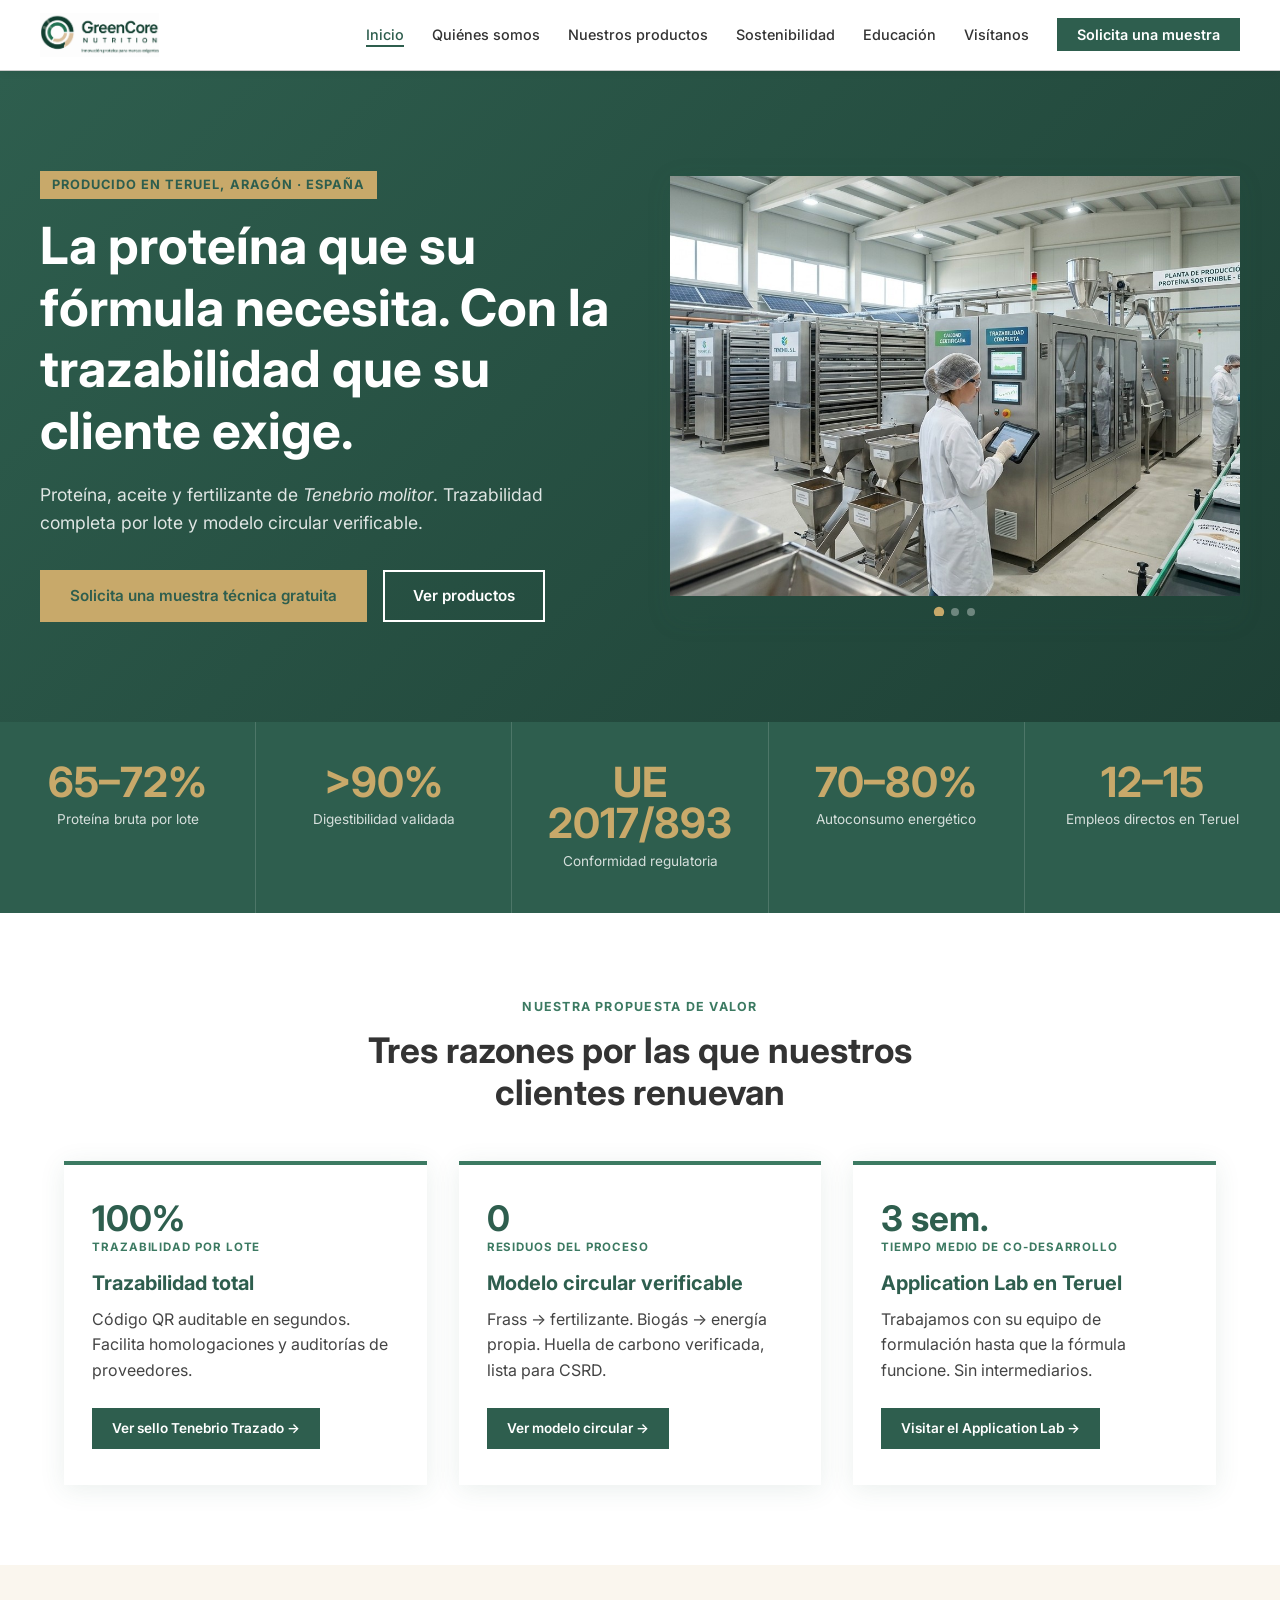
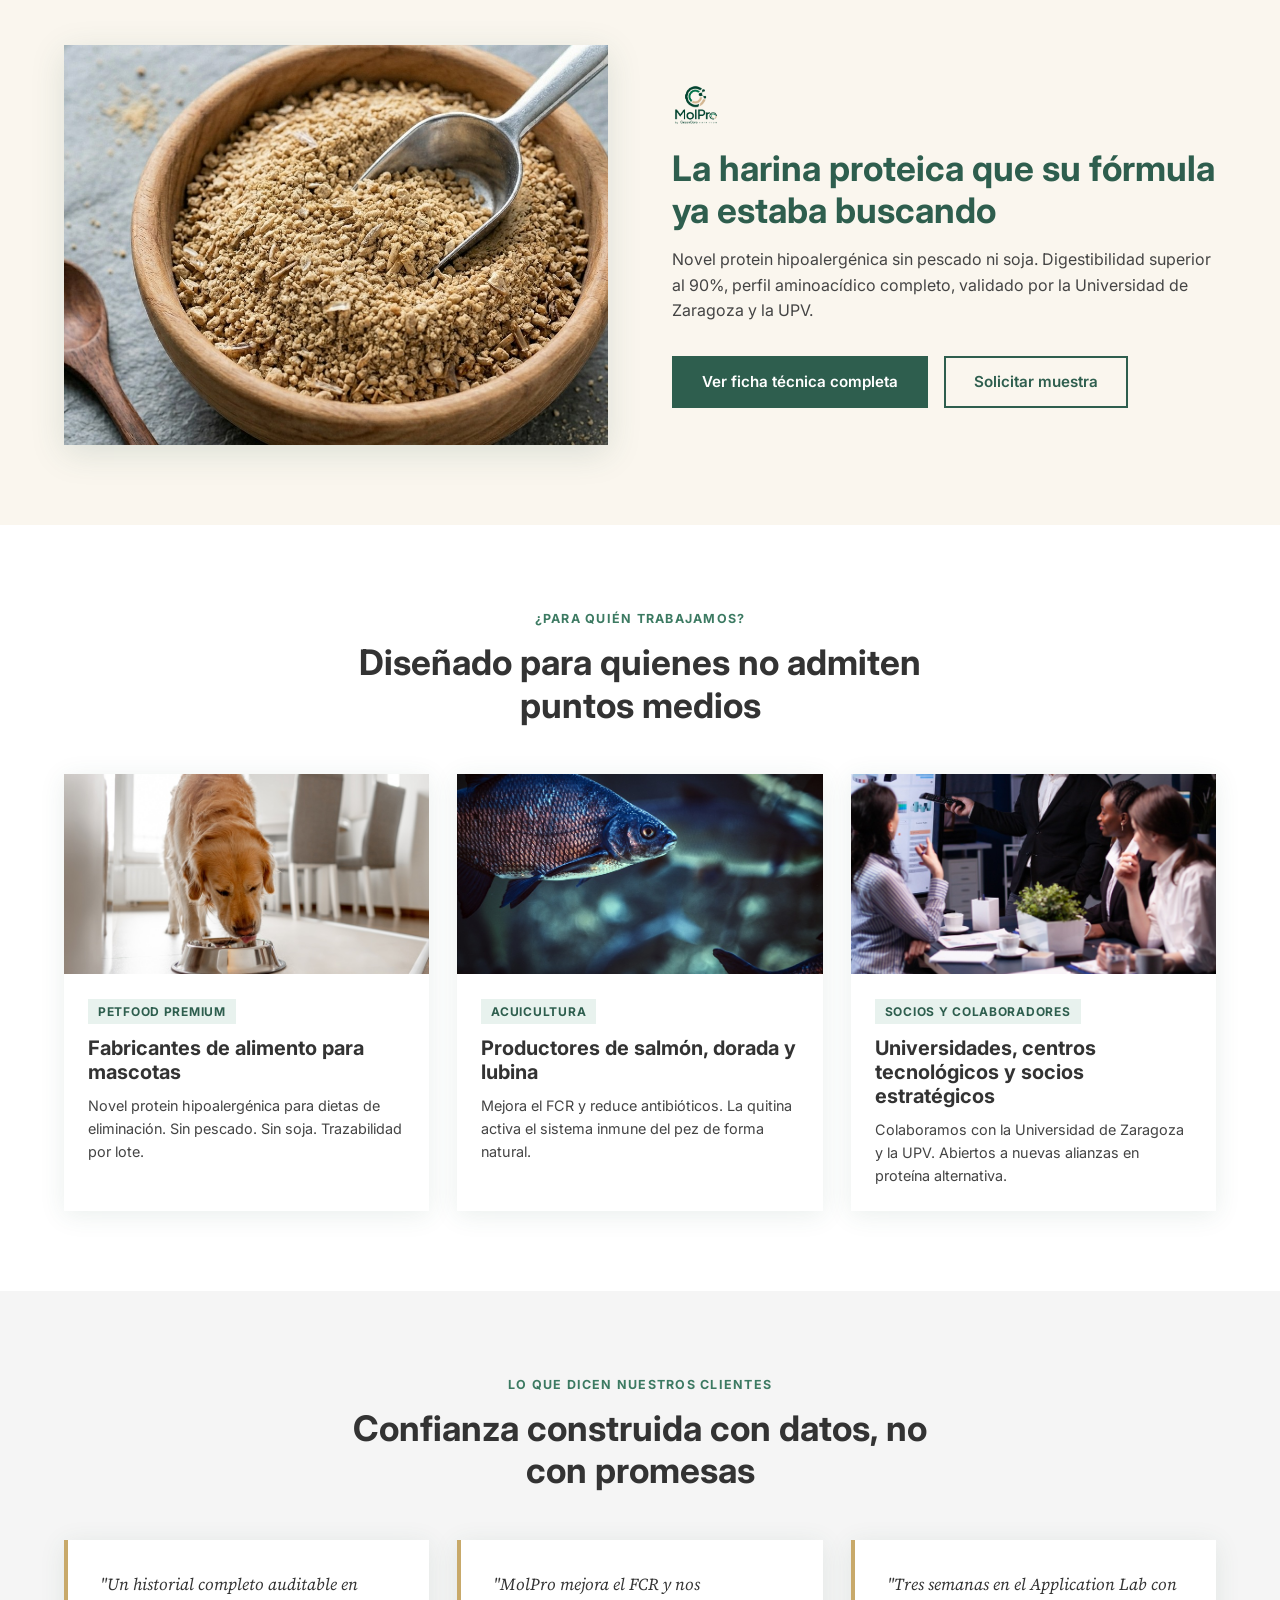
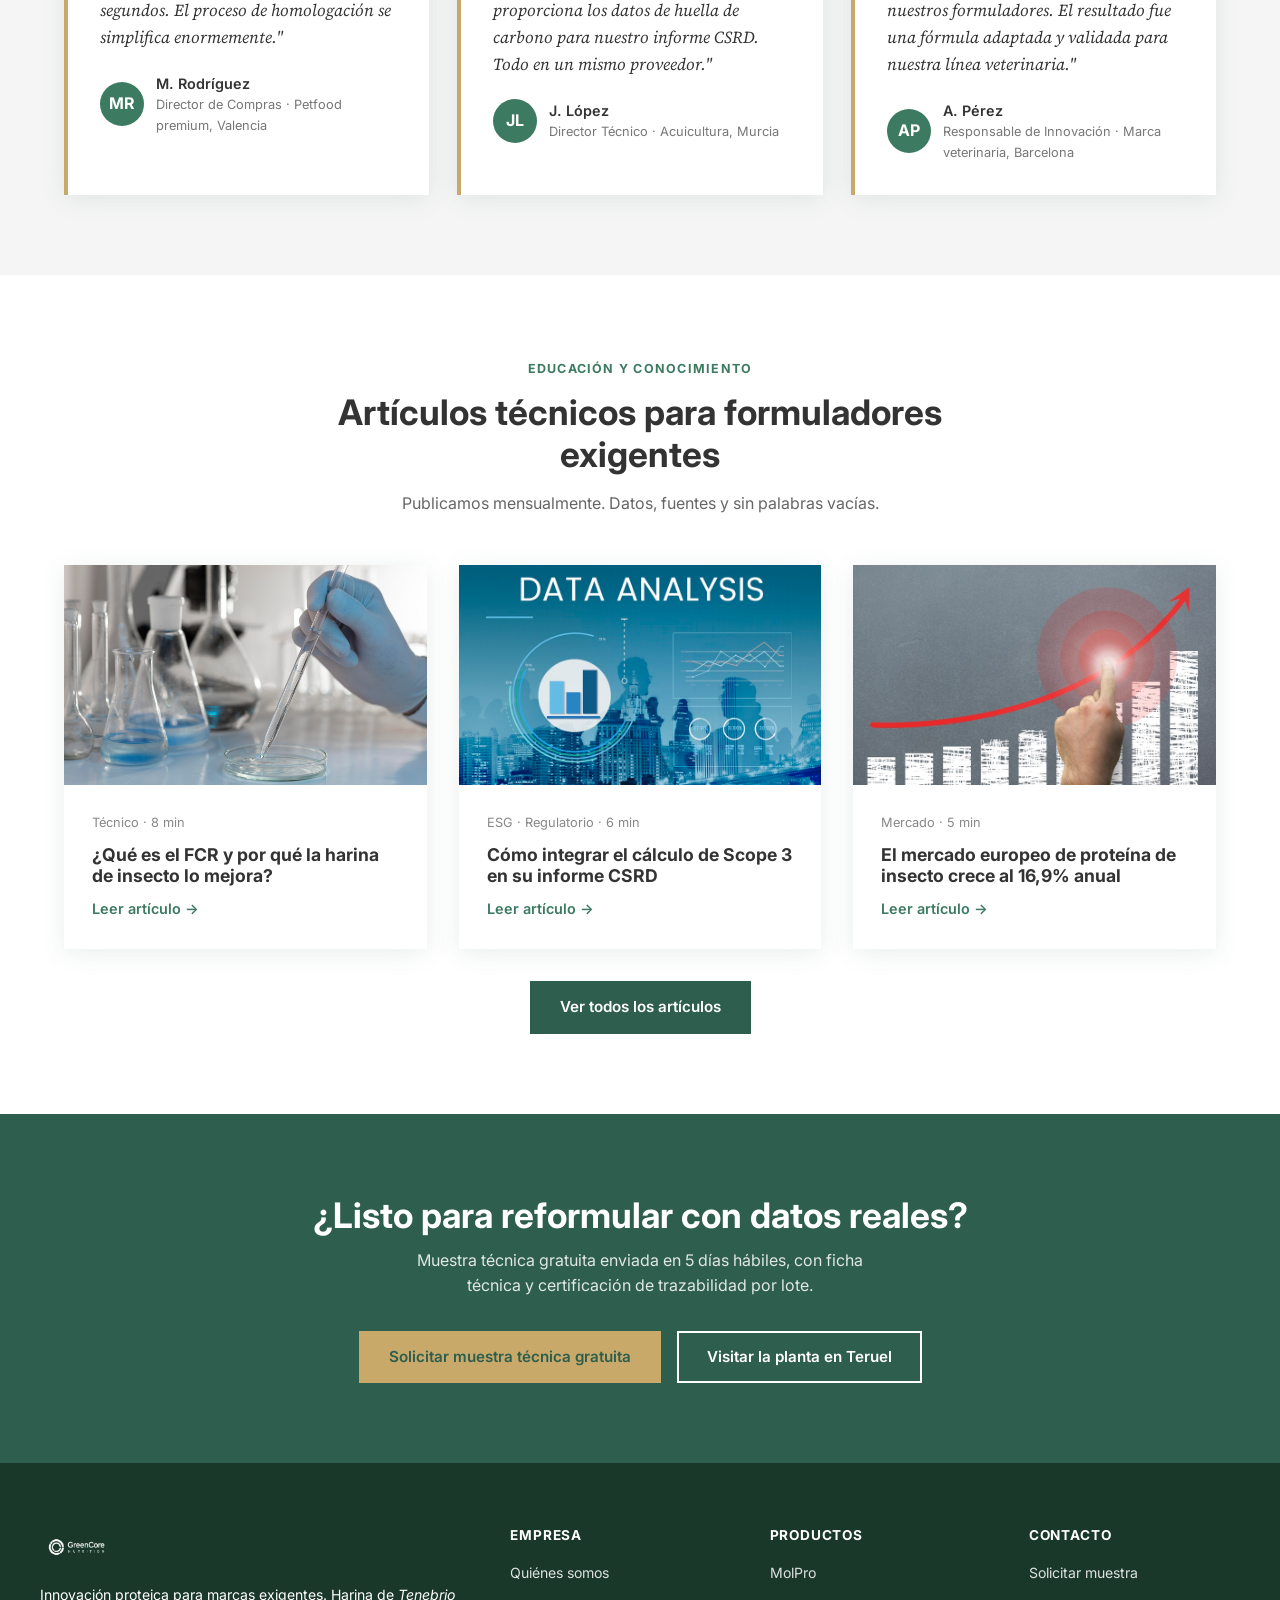
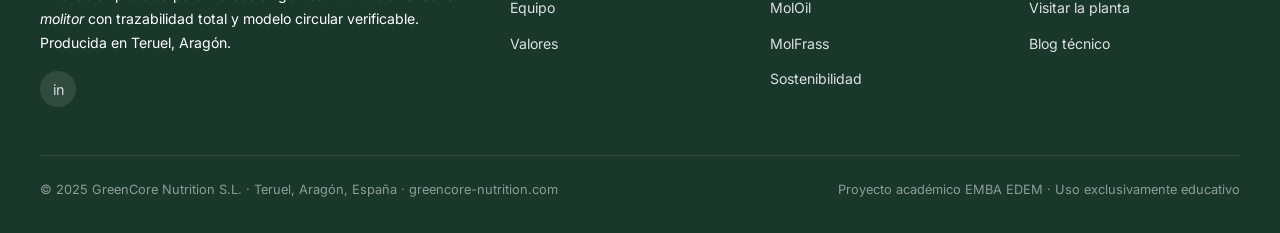
==== commit 851f0c24: "Add files via upload" ====
--- a/index.html
+++ b/index.html
@@ -42,7 +42,7 @@
         </div>
       </div>
       <div class="hero__image" style="position:relative;">
-        <div id="hero-slider" style="border-radius:16px;overflow:hidden;height:420px;position:relative;">
+        <div id="hero-slider" style="border-radius:0;overflow:hidden;height:420px;position:relative;">
           <div class="hero-slide" style="position:absolute;inset:0;transition:opacity 0.7s ease;opacity:1;">
             <img src="assets/img/hero-planta.jpg" alt="Planta de producción GreenCore" style="width:100%;height:100%;object-fit:cover;" />
           </div>
@@ -128,7 +128,7 @@
         <div>
           <img src="assets/img/protinova-harina.jpg"
                alt="MolPro — Harina de Tenebrio molitor"
-               style="border-radius:12px;width:100%;height:400px;object-fit:cover;box-shadow:0 8px 32px rgba(46,94,78,0.15);" />
+               style="border-radius:0;width:100%;height:400px;object-fit:cover;box-shadow:0 8px 32px rgba(46,94,78,0.15);" />
         </div>
         <div>
           <img src="assets/logos/MolPro_logo.png" alt="MolPro" style="height:44px;margin-bottom:20px;" />
--- a/assets/styles.css
+++ b/assets/styles.css
@@ -22,7 +22,7 @@
   --font-main: 'Inter', sans-serif;
   --font-serif: 'Source Serif 4', serif;
 
-  --radius: 8px;
+  --radius: 0px;
   --shadow: 0 4px 24px rgba(46,94,78,0.10);
   --transition: 0.25s ease;
 }
@@ -99,7 +99,7 @@
 }
 .navbar__cta:hover { background: var(--verde-protinova) !important; }
 .navbar__hamburger { display: none; cursor: pointer; flex-direction: column; gap: 5px; }
-.navbar__hamburger span { display: block; width: 24px; height: 2px; background: var(--gris-carbon); border-radius: 2px; }
+.navbar__hamburger span { display: block; width: 24px; height: 2px; background: var(--gris-carbon); border-radius: 0; }
 
 /* ── Buttons ── */
 .btn {
@@ -123,12 +123,7 @@
   padding: 100px 24px;
   position: relative; overflow: hidden;
 }
-.hero::after {
-  content: '';
-  position: absolute; inset: 0;
-  background: url('https://images.unsplash.com/photo-1464226184884-fa280b87c399?w=1600&q=80') center/cover;
-  opacity: 0.12;
-}
+/* hero::after texture removed */
 .hero__inner {
   position: relative; z-index: 1;
   max-width: 1200px; margin: 0 auto;
@@ -137,14 +132,25 @@
 .hero__label {
   display: inline-block; background: var(--beige-trigo);
   color: var(--verde-bosque); font-size: 0.8rem; font-weight: 700;
-  padding: 4px 12px; border-radius: 20px; margin-bottom: 16px;
+  padding: 4px 12px; border-radius: 0; margin-bottom: 16px;
   text-transform: uppercase; letter-spacing: 0.08em;
 }
 .hero h1 { color: var(--blanco); margin-bottom: 20px; }
 .hero p  { color: rgba(255,255,255,0.85); font-size: 1.1rem; margin-bottom: 32px; }
 .hero__actions { display: flex; gap: 16px; flex-wrap: wrap; }
-.hero__image { border-radius: 16px; overflow: hidden; box-shadow: var(--shadow); }
+.hero__image { border-radius: 0; overflow: hidden; box-shadow: var(--shadow); }
 .hero__image img { width: 100%; height: 420px; object-fit: cover; }
+
+/* ── Hero animations ── */
+@keyframes fadeUp {
+  from { opacity: 0; transform: translateY(24px); }
+  to   { opacity: 1; transform: translateY(0); }
+}
+.hero__label   { animation: fadeUp 0.6s ease both; }
+.hero h1       { animation: fadeUp 0.6s ease 0.12s both; }
+.hero p        { animation: fadeUp 0.6s ease 0.22s both; }
+.hero__actions { animation: fadeUp 0.6s ease 0.32s both; }
+.hero__image   { animation: fadeUp 0.7s ease 0.18s both; }
 
 /* ── Cards ── */
 .cards-grid {
@@ -177,7 +183,7 @@
   display: inline-block; font-size: 0.75rem; font-weight: 700;
   text-transform: uppercase; letter-spacing: 0.06em;
   background: #e8f2ee; color: var(--verde-bosque);
-  padding: 3px 10px; border-radius: 20px; margin-bottom: 12px;
+  padding: 3px 10px; border-radius: 0; margin-bottom: 12px;
 }
 .card__body h3 { margin-bottom: 10px; }
 .card__body p  { font-size: 0.9rem; }
@@ -198,7 +204,15 @@
   box-shadow: 0 8px 32px rgba(46,94,78,0.18);
   background: #f0f7f4;
 }
-.pillar__icon { font-size: 2.4rem; margin-bottom: 16px; }
+.pillar__stat {
+  font-size: 2.2rem; font-weight: 700;
+  color: var(--verde-bosque); line-height: 1; margin-bottom: 2px;
+}
+.pillar__stat-label {
+  font-size: 0.72rem; font-weight: 700;
+  text-transform: uppercase; letter-spacing: 0.08em;
+  color: var(--verde-protinova); margin-bottom: 14px;
+}
 .pillar h3 { margin-bottom: 12px; color: var(--verde-bosque); }
 
 /* ── Stats bar ── */
@@ -267,7 +281,7 @@
 .carousel__btn {
   position: absolute; top: 50%; transform: translateY(-50%);
   background: rgba(255,255,255,0.9); border: none; cursor: pointer;
-  width: 44px; height: 44px; border-radius: 50%;
+  width: 44px; height: 44px; border-radius: 0;
   font-size: 1.2rem; display: flex; align-items: center; justify-content: center;
   box-shadow: var(--shadow); transition: background var(--transition);
 }
@@ -276,7 +290,7 @@
 .carousel__btn--next { right: 16px; }
 .carousel__dots { display: flex; justify-content: center; gap: 8px; margin-top: 16px; }
 .carousel__dot {
-  width: 8px; height: 8px; border-radius: 50%;
+  width: 8px; height: 8px; border-radius: 0;
   background: var(--gris-medio); border: none; cursor: pointer;
   transition: background var(--transition);
 }
@@ -357,7 +371,7 @@
 .tag-esg {
   display: inline-block; background: #fdf0e6; color: var(--naranja-esg);
   font-size: 0.75rem; font-weight: 700; padding: 3px 10px;
-  border-radius: 20px; text-transform: uppercase; letter-spacing: 0.06em;
+  border-radius: 0; text-transform: uppercase; letter-spacing: 0.06em;
 }
 
 /* ── Utility ── */
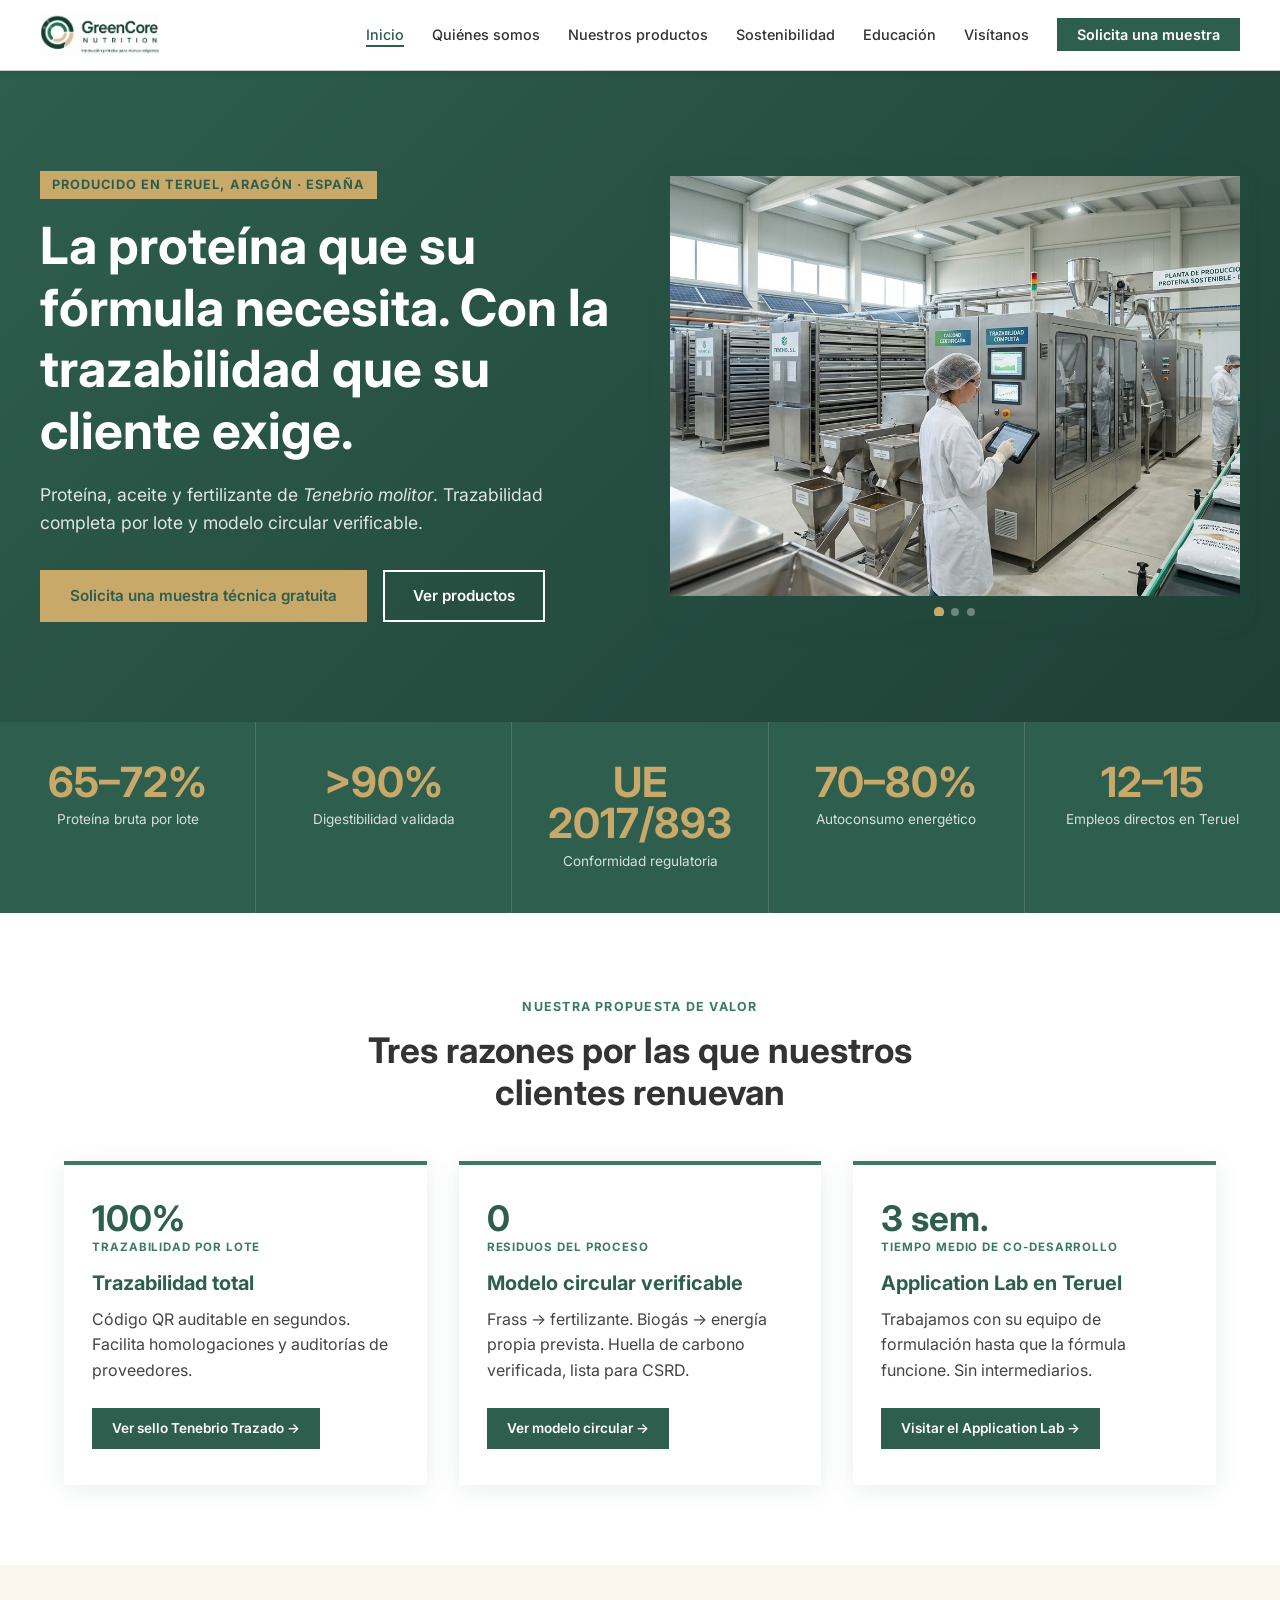
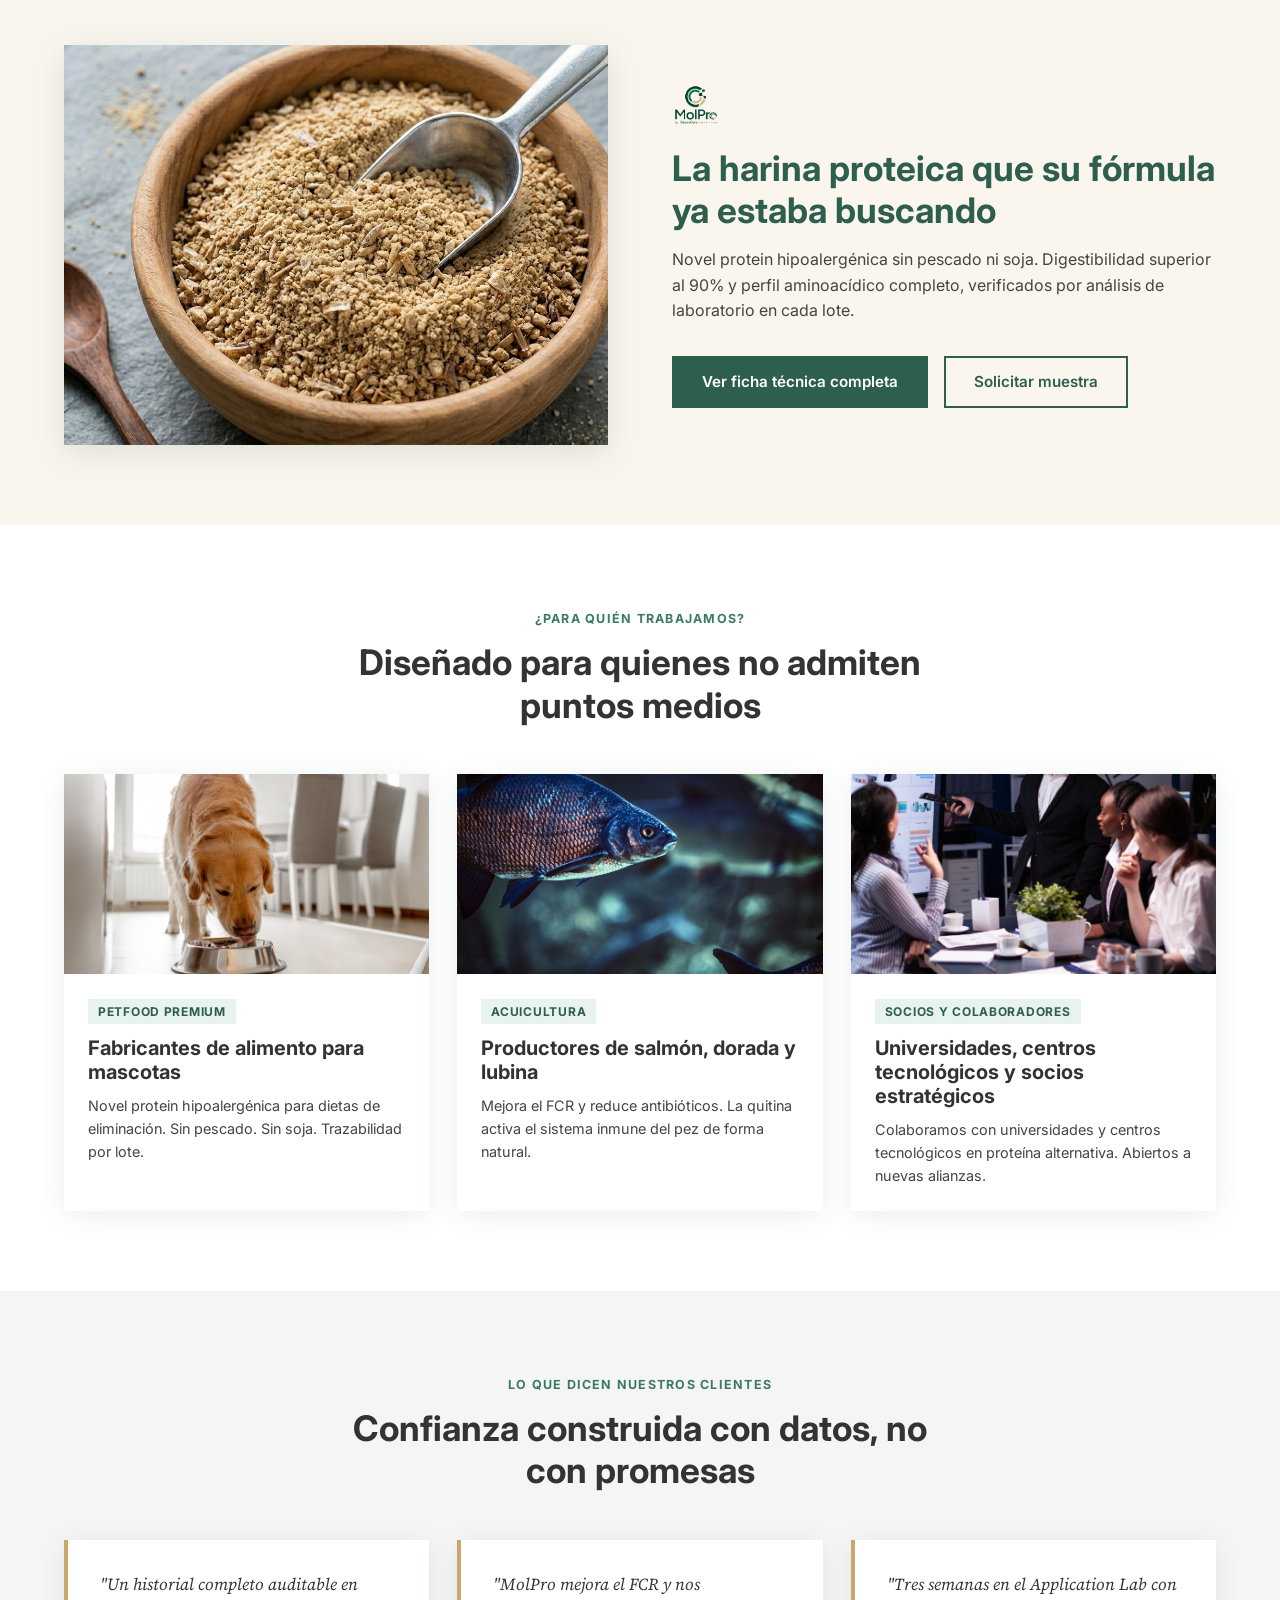
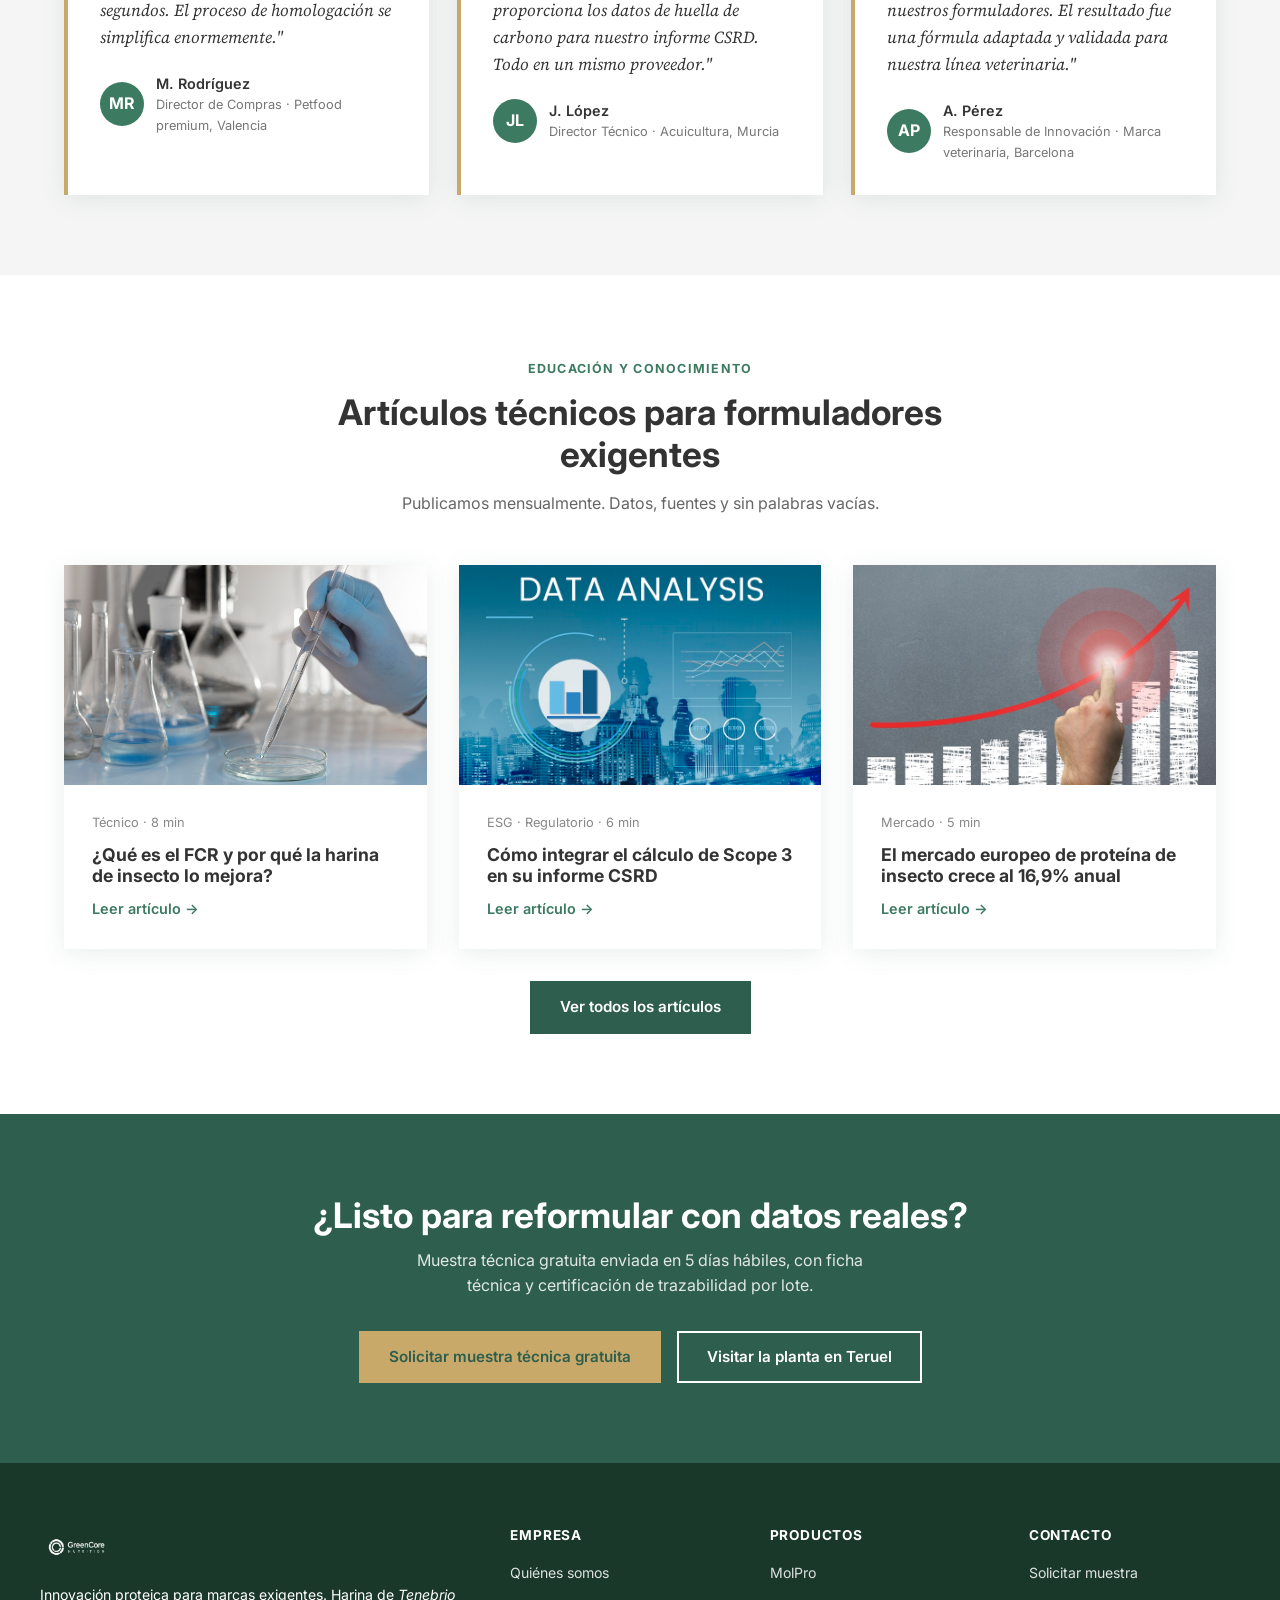
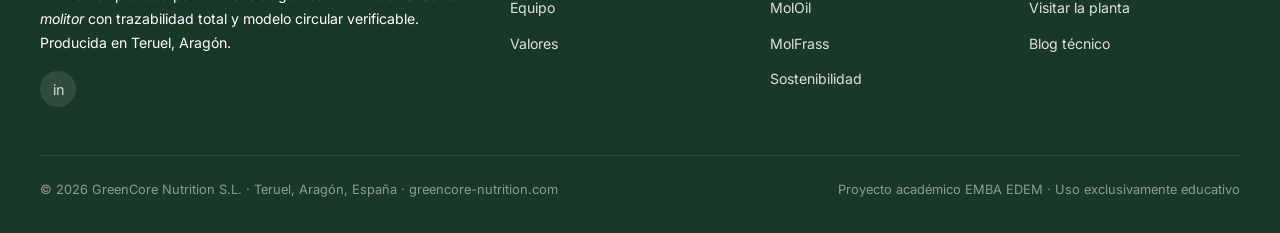
==== commit bec9d566: "Add files via upload" ====
--- a/index.html
+++ b/index.html
@@ -107,7 +107,7 @@
           <div class="pillar__stat">0</div>
           <div class="pillar__stat-label">residuos del proceso</div>
           <h3>Modelo circular verificable</h3>
-          <p>Frass → fertilizante. Biogás → energía propia. Huella de carbono verificada, lista para CSRD.</p>
+          <p>Frass → fertilizante. Biogás → energía propia prevista. Huella de carbono verificada, lista para CSRD.</p>
           <a href="pages/sostenibilidad.html" class="btn btn--primary mt-24" style="font-size:0.85rem;padding:8px 18px;">Ver modelo circular →</a>
         </div>
         <div class="pillar">
@@ -133,7 +133,7 @@
         <div>
           <img src="assets/logos/MolPro_logo.png" alt="MolPro" style="height:44px;margin-bottom:20px;" />
           <h2 style="color:var(--verde-bosque);">La harina proteica que su fórmula ya estaba buscando</h2>
-          <p style="margin-top:16px;">Novel protein hipoalergénica sin pescado ni soja. Digestibilidad superior al 90%, perfil aminoacídico completo, validado por la Universidad de Zaragoza y la UPV.</p>
+          <p style="margin-top:16px;">Novel protein hipoalergénica sin pescado ni soja. Digestibilidad superior al 90% y perfil aminoacídico completo, verificados por análisis de laboratorio en cada lote.</p>
           <div style="margin-top:32px;display:flex;gap:16px;flex-wrap:wrap;">
             <a href="pages/productos.html" class="btn btn--primary">Ver ficha técnica completa</a>
             <a href="pages/contacto.html" class="btn" style="border:2px solid var(--verde-bosque);color:var(--verde-bosque);">Solicitar muestra</a>
@@ -172,7 +172,7 @@
           <div class="card__body">
             <span class="card__tag">Socios y colaboradores</span>
             <h3>Universidades, centros tecnológicos y socios estratégicos</h3>
-            <p>Colaboramos con la Universidad de Zaragoza y la UPV. Abiertos a nuevas alianzas en proteína alternativa.</p>
+            <p>Colaboramos con universidades y centros tecnológicos en proteína alternativa. Abiertos a nuevas alianzas.</p>
           </div>
         </div>
       </div>
@@ -312,10 +312,12 @@
       </div>
     </div>
     <div class="footer__bottom">
-      <span>© 2025 GreenCore Nutrition S.L. · Teruel, Aragón, España · greencore-nutrition.com</span>
+      <span>© 2026 GreenCore Nutrition S.L. · Teruel, Aragón, España · greencore-nutrition.com</span>
       <span>Proyecto académico EMBA EDEM · Uso exclusivamente educativo</span>
     </div>
   </footer>
+
+  <script src="assets/main.js"></script>
 
   <style>
     .hero-dot {
--- a/assets/styles.css
+++ b/assets/styles.css
@@ -178,7 +178,11 @@
 .card:hover .card__body h3 { color: var(--verde-bosque); }
 .card__body h3 { transition: color var(--transition); }
 .card__img { width: 100%; height: 200px; object-fit: cover; }
+.card__img--person { height: 300px; object-fit: cover; object-position: 50% 20%; }
 .card__body { padding: 24px; }
+.product-tab:hover { transform: translateY(-4px); box-shadow: 0 8px 28px rgba(46,94,78,0.18); border-color: var(--verde-bosque) !important; }
+.product-tab:hover .product-tab__hint { opacity: 1; }
+.product-tab__hint { display: inline-block; opacity: 0; transition: opacity var(--transition); font-size: 0.78rem; font-weight: 700; color: var(--verde-bosque); margin-top: 8px; }
 .card__tag {
   display: inline-block; font-size: 0.75rem; font-weight: 700;
   text-transform: uppercase; letter-spacing: 0.06em;
